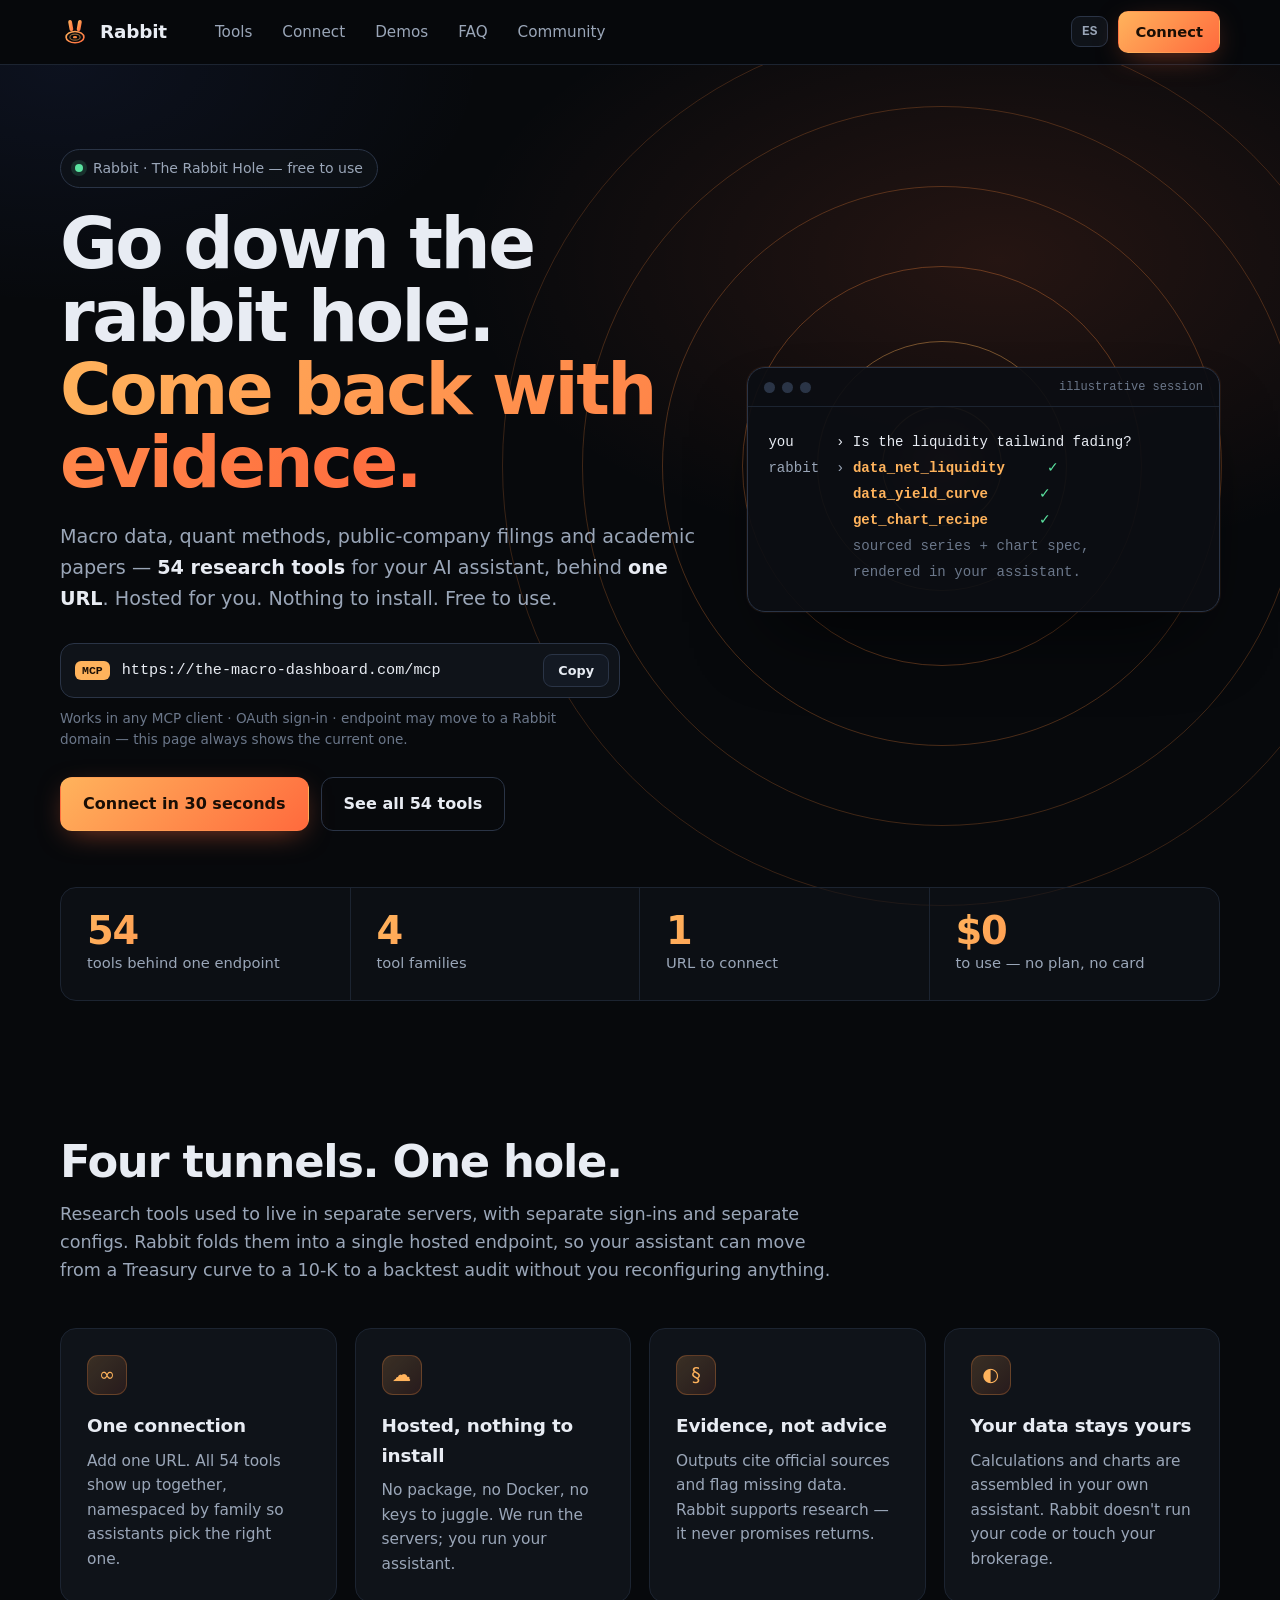
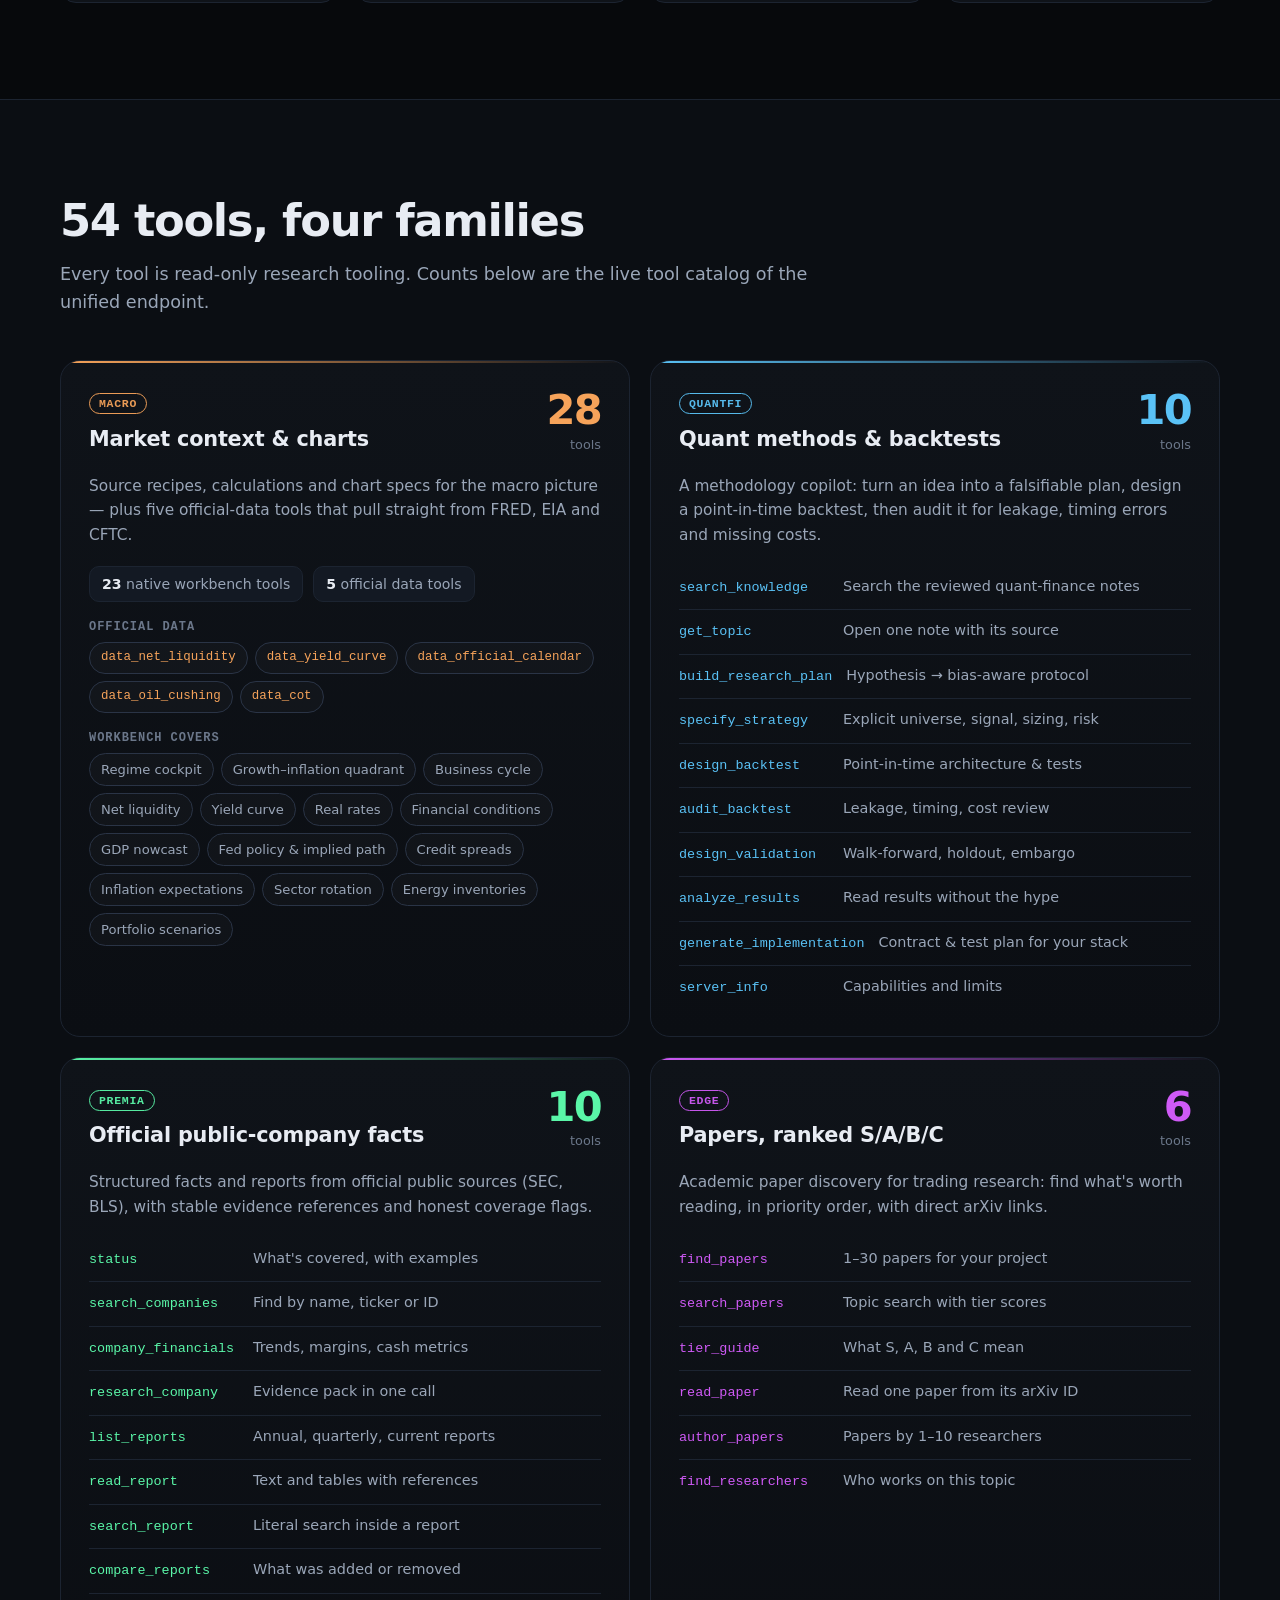
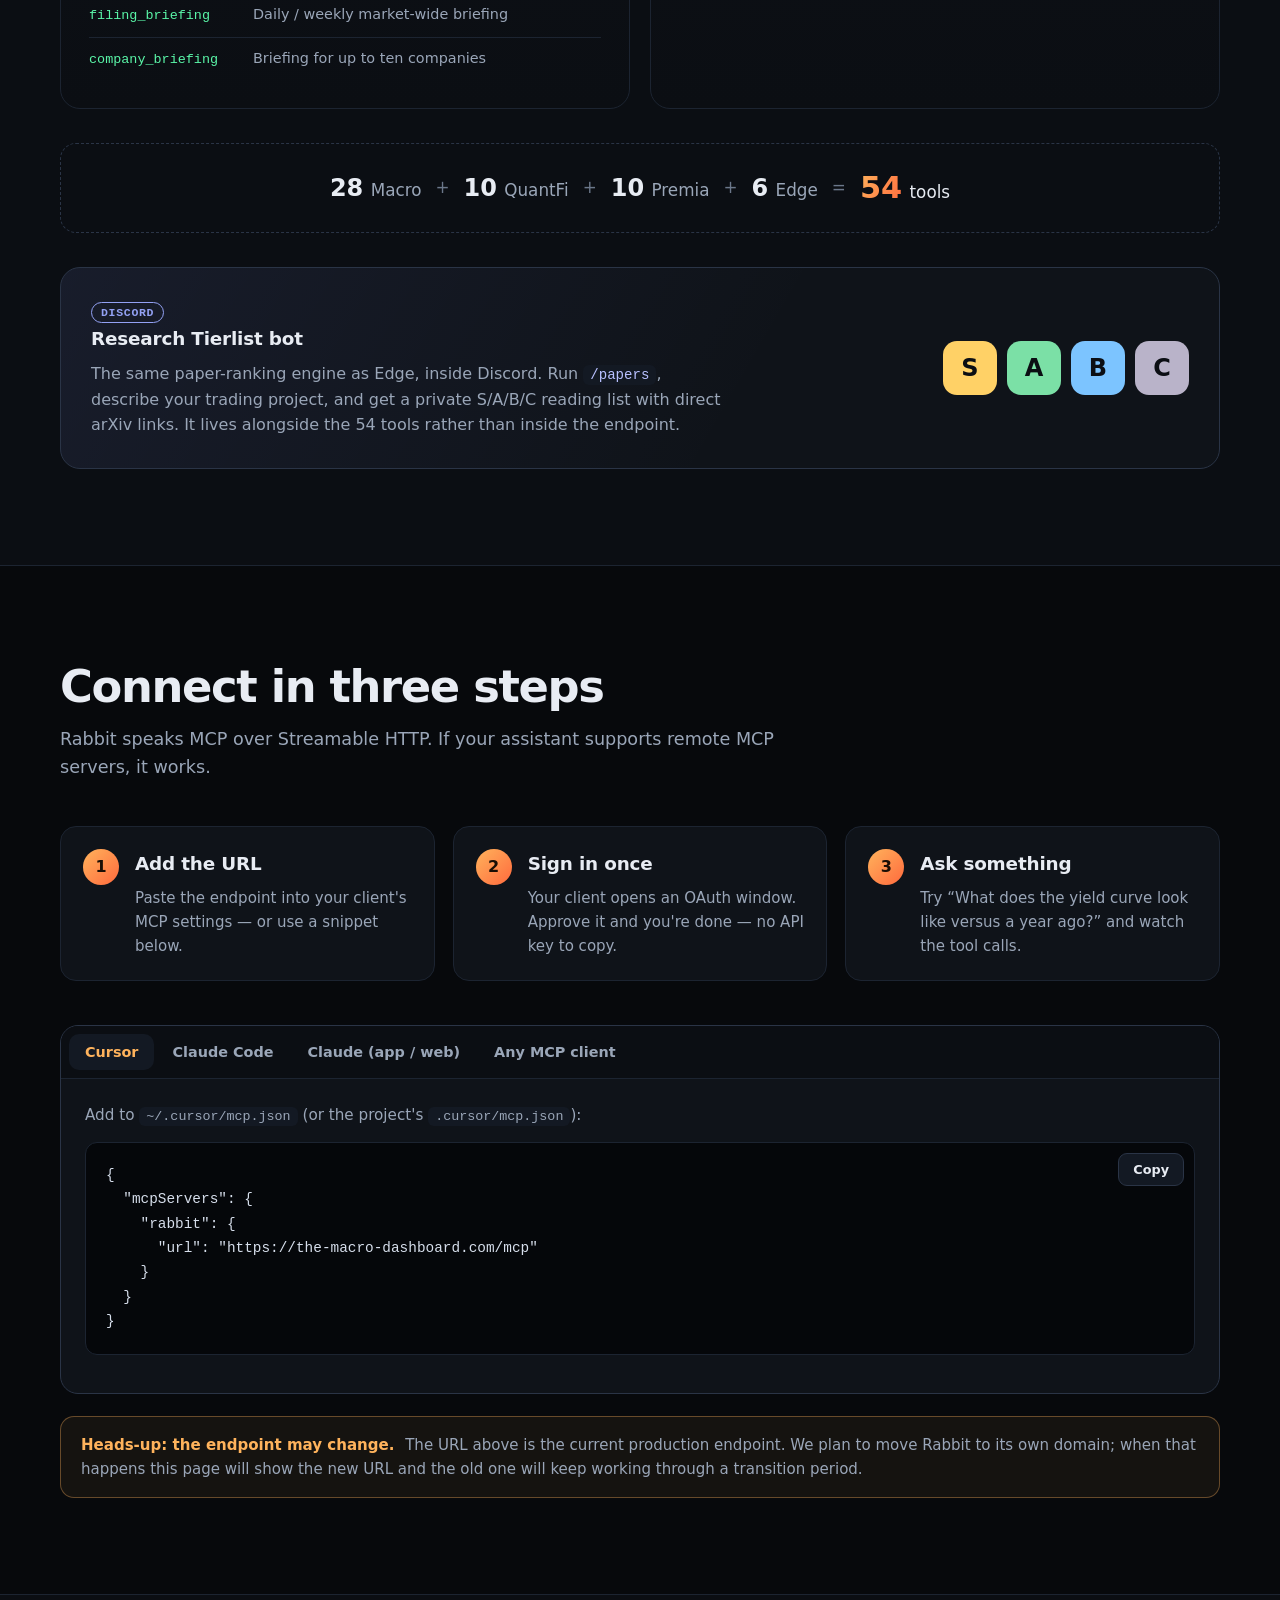
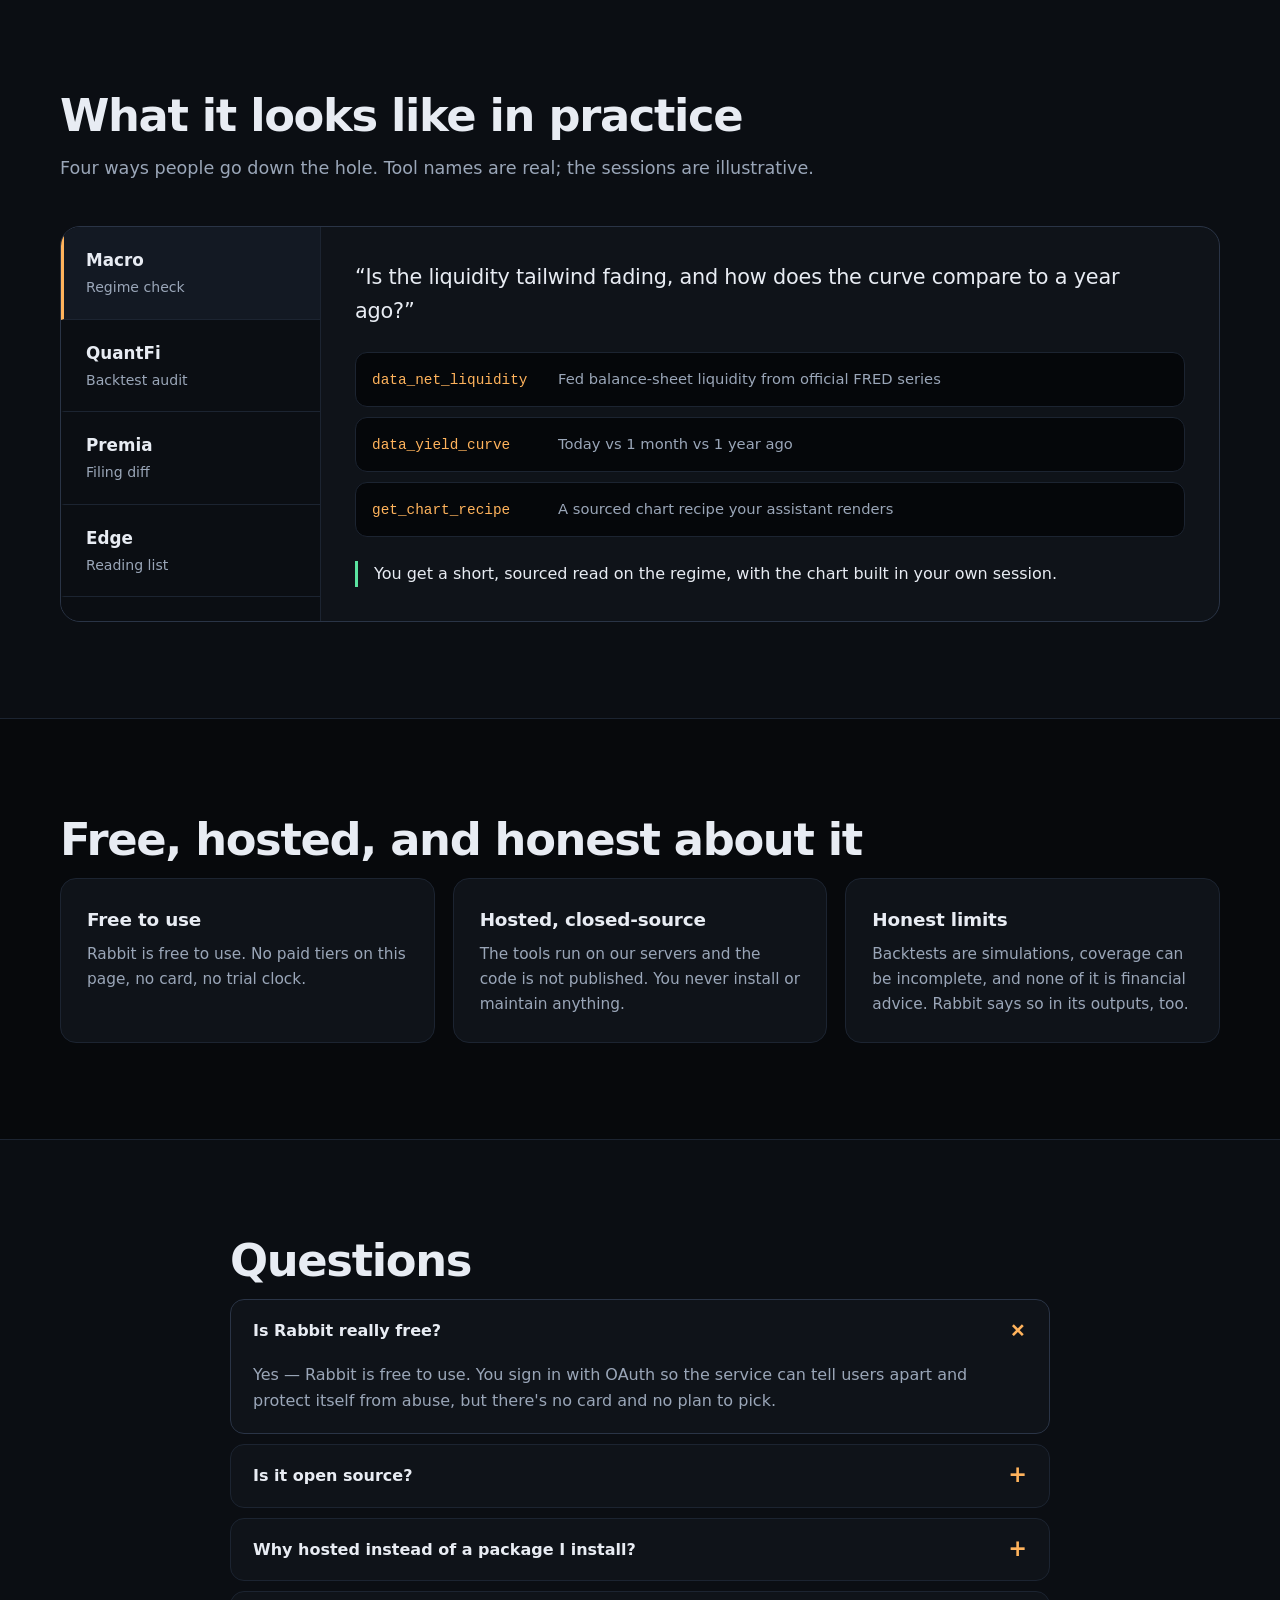
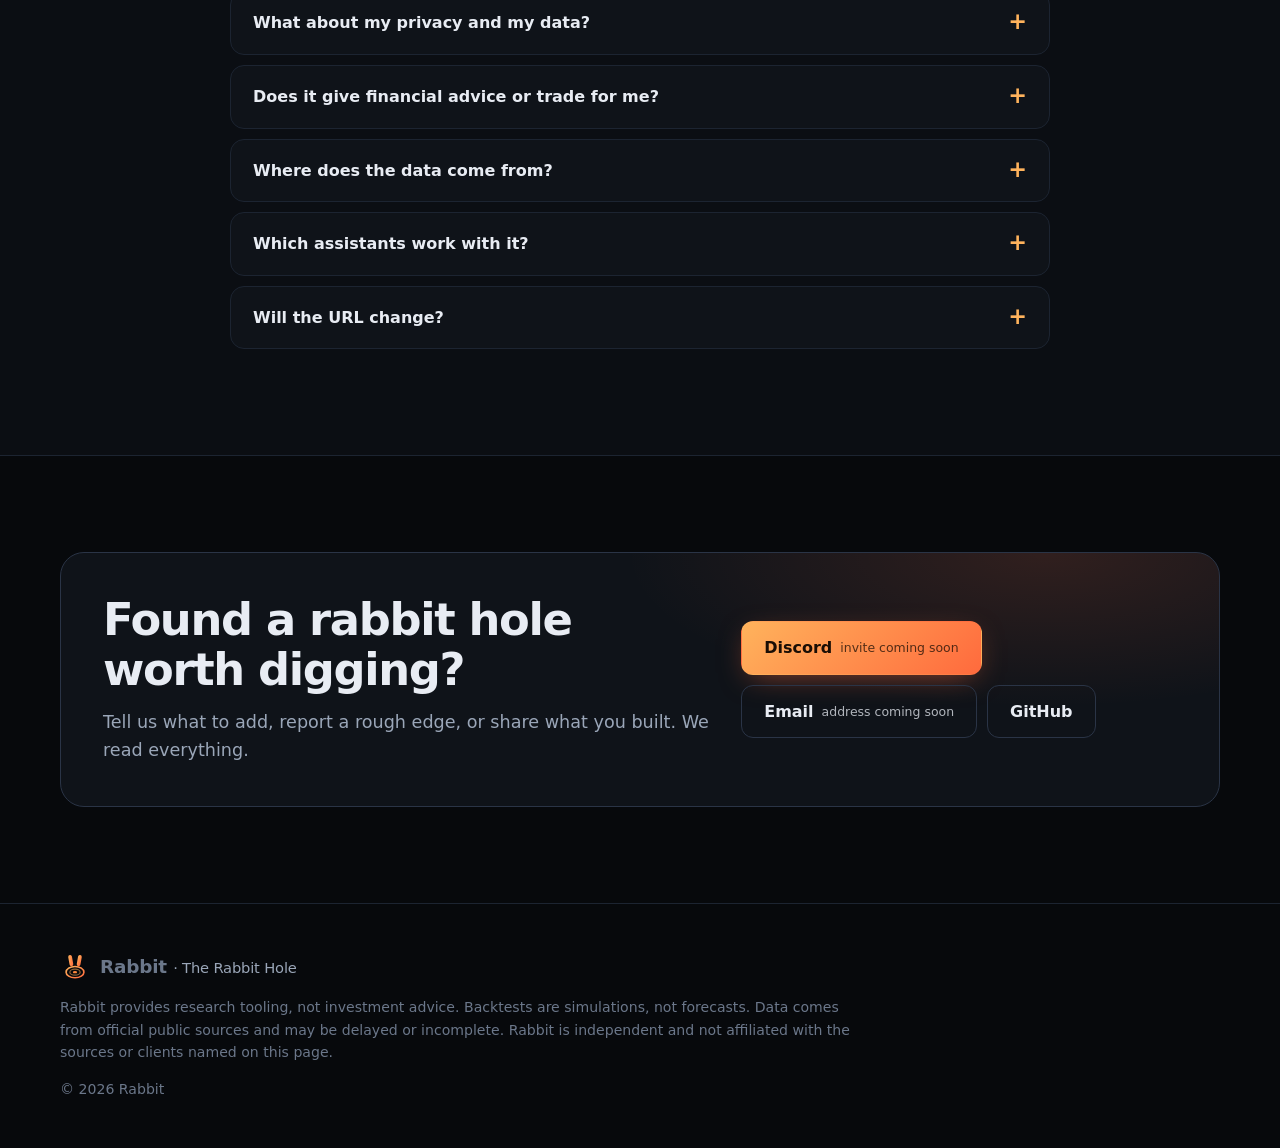
==== index.html @ e5136bd4 "Rabbit website" ====
<!doctype html>
<html lang="en">
<head>
<meta charset="utf-8">
<meta name="viewport" content="width=device-width, initial-scale=1">
<title>Rabbit — The Rabbit Hole · 54 free research tools for AI assistants</title>
<meta name="description" content="Rabbit (The Rabbit Hole) puts macro data, quant methods, public-company filings and academic papers behind one MCP URL. 54 tools. Free to use. Hosted — nothing to install.">
<meta name="theme-color" content="#07090c">
<meta property="og:title" content="Rabbit — The Rabbit Hole">
<meta property="og:description" content="54 research tools for AI assistants behind one MCP URL. Free to use. Hosted. Nothing to install.">
<meta property="og:type" content="website">
<meta name="twitter:card" content="summary">
<link rel="icon" href="assets/favicon.svg" type="image/svg+xml">
<link rel="stylesheet" href="assets/style.css">
</head>
<body>
<a class="skip" href="#main">Skip to content</a>

<header class="nav" id="top">
  <div class="wrap nav-in">
    <a class="brand" href="#top" aria-label="Rabbit — home">
      <svg class="mark" viewBox="0 0 64 64" aria-hidden="true"><use href="#rabbit-mark"/></svg>
      <span>Rabbit</span>
    </a>
    <nav class="links" aria-label="Primary">
      <a href="#tools" data-i18n="nav.tools">Tools</a>
      <a href="#connect" data-i18n="nav.connect">Connect</a>
      <a href="#demos" data-i18n="nav.demos">Demos</a>
      <a href="#faq" data-i18n="nav.faq">FAQ</a>
      <a href="#community" data-i18n="nav.community">Community</a>
    </nav>
    <div class="nav-right">
      <button class="lang" id="lang" type="button" aria-label="Switch language / Cambiar idioma">ES</button>
      <a class="btn btn-sm" href="#connect" data-i18n="nav.cta">Connect</a>
    </div>
  </div>
</header>

<main id="main">

<!-- HERO -->
<section class="hero">
  <div class="burrow" aria-hidden="true"><i></i><i></i><i></i><i></i><i></i><i></i></div>
  <div class="wrap hero-grid">
    <div class="hero-copy">
      <p class="eyebrow"><span class="dot"></span><span data-i18n="hero.eyebrow">Rabbit · The Rabbit Hole — free to use</span></p>
      <h1 data-i18n="hero.h1">Go down the rabbit hole.<br><em>Come back with evidence.</em></h1>
      <p class="lead" data-i18n="hero.lead">Macro data, quant methods, public-company filings and academic papers — <strong>54 research tools</strong> for your AI assistant, behind <strong>one URL</strong>. Hosted for you. Nothing to install. Free to use.</p>

      <div class="codebar" role="group" aria-label="MCP endpoint">
        <span class="codebar-label">MCP</span>
        <code id="endpoint">https://the-macro-dashboard.com/mcp</code>
        <button class="copy" type="button" data-copy="https://the-macro-dashboard.com/mcp" data-i18n="copy">Copy</button>
      </div>
      <p class="fine" data-i18n="hero.fine">Works in any MCP client · OAuth sign-in · endpoint may move to a Rabbit domain — this page always shows the current one.</p>

      <div class="cta-row">
        <a class="btn" href="#connect" data-i18n="hero.cta1">Connect in 30 seconds</a>
        <a class="btn btn-ghost" href="#tools" data-i18n="hero.cta2">See all 54 tools</a>
      </div>
    </div>

    <div class="hero-card" aria-label="Illustrative example of an assistant using Rabbit">
      <div class="term">
        <div class="term-bar"><span></span><span></span><span></span><b data-i18n="hero.term">illustrative session</b></div>
        <pre class="term-body" id="term"><span class="l you">you     › Is the liquidity tailwind fading?</span>
<span class="l">rabbit  › <b>data_net_liquidity</b>     <i class="ok">✓</i></span>
<span class="l">          <b>data_yield_curve</b>      <i class="ok">✓</i></span>
<span class="l">          <b>get_chart_recipe</b>      <i class="ok">✓</i></span>
<span class="l dim">          sourced series + chart spec,</span>
<span class="l dim">          rendered in your assistant.</span></pre>
      </div>
    </div>
  </div>

  <div class="wrap">
    <ul class="stats" aria-label="Rabbit at a glance">
      <li><b data-count="54">54</b><span data-i18n="stats.tools">tools behind one endpoint</span></li>
      <li><b data-count="4">4</b><span data-i18n="stats.fam">tool families</span></li>
      <li><b>1</b><span data-i18n="stats.url">URL to connect</span></li>
      <li><b>$0</b><span data-i18n="stats.free">to use — no plan, no card</span></li>
    </ul>
  </div>
</section>

<!-- WHY -->
<section class="section" id="why">
  <div class="wrap">
    <h2 data-i18n="why.h2">Four tunnels. One hole.</h2>
    <p class="sub" data-i18n="why.sub">Research tools used to live in separate servers, with separate sign-ins and separate configs. Rabbit folds them into a single hosted endpoint, so your assistant can move from a Treasury curve to a 10-K to a backtest audit without you reconfiguring anything.</p>
    <div class="grid g4">
      <article class="card reveal">
        <div class="ico">∞</div>
        <h3 data-i18n="why.c1h">One connection</h3>
        <p data-i18n="why.c1p">Add one URL. All 54 tools show up together, namespaced by family so assistants pick the right one.</p>
      </article>
      <article class="card reveal">
        <div class="ico">☁</div>
        <h3 data-i18n="why.c2h">Hosted, nothing to install</h3>
        <p data-i18n="why.c2p">No package, no Docker, no keys to juggle. We run the servers; you run your assistant.</p>
      </article>
      <article class="card reveal">
        <div class="ico">§</div>
        <h3 data-i18n="why.c3h">Evidence, not advice</h3>
        <p data-i18n="why.c3p">Outputs cite official sources and flag missing data. Rabbit supports research — it never promises returns.</p>
      </article>
      <article class="card reveal">
        <div class="ico">◐</div>
        <h3 data-i18n="why.c4h">Your data stays yours</h3>
        <p data-i18n="why.c4p">Calculations and charts are assembled in your own assistant. Rabbit doesn't run your code or touch your brokerage.</p>
      </article>
    </div>
  </div>
</section>

<!-- TOOLS -->
<section class="section alt" id="tools">
  <div class="wrap">
    <h2 data-i18n="tools.h2">54 tools, four families</h2>
    <p class="sub" data-i18n="tools.sub">Every tool is read-only research tooling. Counts below are the live tool catalog of the unified endpoint.</p>

    <div class="families">

      <article class="family reveal" style="--hue:28">
        <header>
          <div><span class="tag">Macro</span><h3 data-i18n="f.macro.h">Market context &amp; charts</h3></div>
          <div class="count"><b>28</b><span data-i18n="tools.word">tools</span></div>
        </header>
        <p data-i18n="f.macro.p">Source recipes, calculations and chart specs for the macro picture — plus five official-data tools that pull straight from FRED, EIA and CFTC.</p>
        <div class="split">
          <div><b>23</b> <span data-i18n="f.macro.native">native workbench tools</span></div>
          <div><b>5</b> <span data-i18n="f.macro.data">official data tools</span></div>
        </div>
        <h4 data-i18n="f.macro.data.h">Official data</h4>
        <ul class="chips mono">
          <li>data_net_liquidity</li><li>data_yield_curve</li><li>data_official_calendar</li><li>data_oil_cushing</li><li>data_cot</li>
        </ul>
        <h4 data-i18n="f.macro.cov">Workbench covers</h4>
        <ul class="chips">
          <li>Regime cockpit</li><li>Growth–inflation quadrant</li><li>Business cycle</li><li>Net liquidity</li><li>Yield curve</li><li>Real rates</li><li>Financial conditions</li><li>GDP nowcast</li><li>Fed policy &amp; implied path</li><li>Credit spreads</li><li>Inflation expectations</li><li>Sector rotation</li><li>Energy inventories</li><li>Portfolio scenarios</li>
        </ul>
      </article>

      <article class="family reveal" style="--hue:200">
        <header>
          <div><span class="tag">QuantFi</span><h3 data-i18n="f.qf.h">Quant methods &amp; backtests</h3></div>
          <div class="count"><b>10</b><span data-i18n="tools.word">tools</span></div>
        </header>
        <p data-i18n="f.qf.p">A methodology copilot: turn an idea into a falsifiable plan, design a point-in-time backtest, then audit it for leakage, timing errors and missing costs.</p>
        <ul class="toollist">
          <li><code>search_knowledge</code><span data-i18n="t.qf1">Search the reviewed quant-finance notes</span></li>
          <li><code>get_topic</code><span data-i18n="t.qf2">Open one note with its source</span></li>
          <li><code>build_research_plan</code><span data-i18n="t.qf3">Hypothesis → bias-aware protocol</span></li>
          <li><code>specify_strategy</code><span data-i18n="t.qf4">Explicit universe, signal, sizing, risk</span></li>
          <li><code>design_backtest</code><span data-i18n="t.qf5">Point-in-time architecture &amp; tests</span></li>
          <li><code>audit_backtest</code><span data-i18n="t.qf6">Leakage, timing, cost review</span></li>
          <li><code>design_validation</code><span data-i18n="t.qf7">Walk-forward, holdout, embargo</span></li>
          <li><code>analyze_results</code><span data-i18n="t.qf8">Read results without the hype</span></li>
          <li><code>generate_implementation</code><span data-i18n="t.qf9">Contract &amp; test plan for your stack</span></li>
          <li><code>server_info</code><span data-i18n="t.qf10">Capabilities and limits</span></li>
        </ul>
      </article>

      <article class="family reveal" style="--hue:150">
        <header>
          <div><span class="tag">Premia</span><h3 data-i18n="f.pr.h">Official public-company facts</h3></div>
          <div class="count"><b>10</b><span data-i18n="tools.word">tools</span></div>
        </header>
        <p data-i18n="f.pr.p">Structured facts and reports from official public sources (SEC, BLS), with stable evidence references and honest coverage flags.</p>
        <ul class="toollist">
          <li><code>status</code><span data-i18n="t.pr1">What's covered, with examples</span></li>
          <li><code>search_companies</code><span data-i18n="t.pr2">Find by name, ticker or ID</span></li>
          <li><code>company_financials</code><span data-i18n="t.pr3">Trends, margins, cash metrics</span></li>
          <li><code>research_company</code><span data-i18n="t.pr4">Evidence pack in one call</span></li>
          <li><code>list_reports</code><span data-i18n="t.pr5">Annual, quarterly, current reports</span></li>
          <li><code>read_report</code><span data-i18n="t.pr6">Text and tables with references</span></li>
          <li><code>search_report</code><span data-i18n="t.pr7">Literal search inside a report</span></li>
          <li><code>compare_reports</code><span data-i18n="t.pr8">What was added or removed</span></li>
          <li><code>filing_briefing</code><span data-i18n="t.pr9">Daily / weekly market-wide briefing</span></li>
          <li><code>company_briefing</code><span data-i18n="t.pr10">Briefing for up to ten companies</span></li>
        </ul>
      </article>

      <article class="family reveal" style="--hue:285">
        <header>
          <div><span class="tag">Edge</span><h3 data-i18n="f.ed.h">Papers, ranked S/A/B/C</h3></div>
          <div class="count"><b>6</b><span data-i18n="tools.word">tools</span></div>
        </header>
        <p data-i18n="f.ed.p">Academic paper discovery for trading research: find what's worth reading, in priority order, with direct arXiv links.</p>
        <ul class="toollist">
          <li><code>find_papers</code><span data-i18n="t.ed1">1–30 papers for your project</span></li>
          <li><code>search_papers</code><span data-i18n="t.ed2">Topic search with tier scores</span></li>
          <li><code>tier_guide</code><span data-i18n="t.ed3">What S, A, B and C mean</span></li>
          <li><code>read_paper</code><span data-i18n="t.ed4">Read one paper from its arXiv ID</span></li>
          <li><code>author_papers</code><span data-i18n="t.ed5">Papers by 1–10 researchers</span></li>
          <li><code>find_researchers</code><span data-i18n="t.ed6">Who works on this topic</span></li>
        </ul>
      </article>
    </div>

    <div class="sumrow reveal" aria-label="Tool count summary">
      <span><b>28</b> Macro</span><i>+</i><span><b>10</b> QuantFi</span><i>+</i><span><b>10</b> Premia</span><i>+</i><span><b>6</b> Edge</span><i>=</i><span class="total"><b>54</b> <em data-i18n="tools.word">tools</em></span>
    </div>

    <article class="discord reveal">
      <div>
        <span class="tag">Discord</span>
        <h3 data-i18n="dc.h">Research Tierlist bot</h3>
        <p data-i18n="dc.p">The same paper-ranking engine as Edge, inside Discord. Run <code>/papers</code>, describe your trading project, and get a private S/A/B/C reading list with direct arXiv links. It lives alongside the 54 tools rather than inside the endpoint.</p>
      </div>
      <div class="tiers" aria-label="S, A, B and C tiers"><b class="s">S</b><b class="a">A</b><b class="b">B</b><b class="c">C</b></div>
    </article>
  </div>
</section>

<!-- CONNECT -->
<section class="section" id="connect">
  <div class="wrap">
    <h2 data-i18n="con.h2">Connect in three steps</h2>
    <p class="sub" data-i18n="con.sub">Rabbit speaks MCP over Streamable HTTP. If your assistant supports remote MCP servers, it works.</p>

    <ol class="steps">
      <li class="reveal"><span class="n">1</span><div><h3 data-i18n="con.s1h">Add the URL</h3><p data-i18n="con.s1p">Paste the endpoint into your client's MCP settings — or use a snippet below.</p></div></li>
      <li class="reveal"><span class="n">2</span><div><h3 data-i18n="con.s2h">Sign in once</h3><p data-i18n="con.s2p">Your client opens an OAuth window. Approve it and you're done — no API key to copy.</p></div></li>
      <li class="reveal"><span class="n">3</span><div><h3 data-i18n="con.s3h">Ask something</h3><p data-i18n="con.s3p">Try “What does the yield curve look like versus a year ago?” and watch the tool calls.</p></div></li>
    </ol>

    <div class="tabs" data-tabs>
      <div class="tablist" role="tablist" aria-label="Client">
        <button role="tab" aria-selected="true" data-tab="cursor">Cursor</button>
        <button role="tab" aria-selected="false" data-tab="claude-code">Claude Code</button>
        <button role="tab" aria-selected="false" data-tab="claude-desktop">Claude (app / web)</button>
        <button role="tab" aria-selected="false" data-tab="generic" data-i18n="con.any">Any MCP client</button>
      </div>

      <div class="tabpanel" data-panel="cursor">
        <p class="hint"><span data-i18n="con.cursor">Add to</span> <code>~/.cursor/mcp.json</code> <span data-i18n="con.cursor2">(or the project's</span> <code>.cursor/mcp.json</code>):</p>
        <div class="code"><button class="copy" type="button" data-copy-target="#c-cursor" data-i18n="copy">Copy</button>
<pre id="c-cursor">{
  "mcpServers": {
    "rabbit": {
      "url": "https://the-macro-dashboard.com/mcp"
    }
  }
}</pre></div>
      </div>

      <div class="tabpanel" data-panel="claude-code" hidden>
        <p class="hint" data-i18n="con.cc">Run once in your terminal:</p>
        <div class="code"><button class="copy" type="button" data-copy-target="#c-cc" data-i18n="copy">Copy</button>
<pre id="c-cc">claude mcp add --transport http rabbit https://the-macro-dashboard.com/mcp</pre></div>
        <p class="hint" data-i18n="con.cc2">Then run <code>/mcp</code> inside Claude Code and choose “Authenticate” for rabbit.</p>
      </div>

      <div class="tabpanel" data-panel="claude-desktop" hidden>
        <p class="hint" data-i18n="con.cd">In Settings → Connectors, choose “Add custom connector”, then enter:</p>
        <div class="code"><button class="copy" type="button" data-copy-target="#c-cd" data-i18n="copy">Copy</button>
<pre id="c-cd">Name: Rabbit
URL:  https://the-macro-dashboard.com/mcp</pre></div>
        <p class="hint" data-i18n="con.cd2">Menu names vary by plan and version. Any client with remote-MCP support follows the same pattern.</p>
      </div>

      <div class="tabpanel" data-panel="generic" hidden>
        <p class="hint" data-i18n="con.gen">Point any Streamable-HTTP MCP client at the endpoint. To poke around first, use the MCP Inspector:</p>
        <div class="code"><button class="copy" type="button" data-copy-target="#c-gen" data-i18n="copy">Copy</button>
<pre id="c-gen">npx @modelcontextprotocol/inspector@latest
# transport: Streamable HTTP
# URL: https://the-macro-dashboard.com/mcp</pre></div>
      </div>
    </div>

    <div class="notice reveal">
      <b data-i18n="con.noteh">Heads-up: the endpoint may change.</b>
      <span data-i18n="con.note">The URL above is the current production endpoint. We plan to move Rabbit to its own domain; when that happens this page will show the new URL and the old one will keep working through a transition period.</span>
    </div>
  </div>
</section>

<!-- DEMOS -->
<section class="section alt" id="demos">
  <div class="wrap">
    <h2 data-i18n="demo.h2">What it looks like in practice</h2>
    <p class="sub" data-i18n="demo.sub">Four ways people go down the hole. Tool names are real; the sessions are illustrative.</p>

    <div class="demo" data-demo>
      <div class="demo-tabs" role="tablist" aria-label="Demos">
        <button role="tab" aria-selected="true" data-d="0"><b>Macro</b><span data-i18n="demo.t0">Regime check</span></button>
        <button role="tab" aria-selected="false" data-d="1"><b>QuantFi</b><span data-i18n="demo.t1">Backtest audit</span></button>
        <button role="tab" aria-selected="false" data-d="2"><b>Premia</b><span data-i18n="demo.t2">Filing diff</span></button>
        <button role="tab" aria-selected="false" data-d="3"><b>Edge</b><span data-i18n="demo.t3">Reading list</span></button>
      </div>

      <div class="demo-body">
        <div class="demo-pane" data-p="0">
          <p class="ask" data-i18n="demo.a0">“Is the liquidity tailwind fading, and how does the curve compare to a year ago?”</p>
          <ol class="calls">
            <li><code>data_net_liquidity</code><span data-i18n="demo.c00">Fed balance-sheet liquidity from official FRED series</span></li>
            <li><code>data_yield_curve</code><span data-i18n="demo.c01">Today vs 1 month vs 1 year ago</span></li>
            <li><code>get_chart_recipe</code><span data-i18n="demo.c02">A sourced chart recipe your assistant renders</span></li>
          </ol>
          <p class="out" data-i18n="demo.o0">You get a short, sourced read on the regime, with the chart built in your own session.</p>
        </div>
        <div class="demo-pane" data-p="1" hidden>
          <p class="ask" data-i18n="demo.a1">“Here's my momentum backtest. Is it lying to me?”</p>
          <ol class="calls">
            <li><code>audit_backtest</code><span data-i18n="demo.c10">Static review for look-ahead, leakage and timing errors</span></li>
            <li><code>design_validation</code><span data-i18n="demo.c11">Walk-forward, purging and embargo plan</span></li>
            <li><code>analyze_results</code><span data-i18n="demo.c12">Reads your numbers and lists the missing evidence</span></li>
          </ol>
          <p class="out" data-i18n="demo.o1">You get findings and evidence gaps — never a profitability promise.</p>
        </div>
        <div class="demo-pane" data-p="2" hidden>
          <p class="ask" data-i18n="demo.a2">“What changed between this company's last two annual reports?”</p>
          <ol class="calls">
            <li><code>search_companies</code><span data-i18n="demo.c20">Resolve the company</span></li>
            <li><code>list_reports</code><span data-i18n="demo.c21">Find the two filings</span></li>
            <li><code>compare_reports</code><span data-i18n="demo.c22">Additions and removals in business, results, outlook</span></li>
          </ol>
          <p class="out" data-i18n="demo.o2">You get a diff with evidence references back to the source filing.</p>
        </div>
        <div class="demo-pane" data-p="3" hidden>
          <p class="ask" data-i18n="demo.a3">“I'm building a pairs-trading strategy. What should I read first?”</p>
          <ol class="calls">
            <li><code>find_papers</code><span data-i18n="demo.c30">Ranks relevant papers into S/A/B/C tiers</span></li>
            <li><code>tier_guide</code><span data-i18n="demo.c31">Explains what each tier means — and its limits</span></li>
            <li><code>read_paper</code><span data-i18n="demo.c32">Reads the top pick from its arXiv ID</span></li>
          </ol>
          <p class="out" data-i18n="demo.o3">You get a prioritized reading list with direct links and a summary of the first paper.</p>
        </div>
      </div>
    </div>
  </div>
</section>

<!-- PRINCIPLES -->
<section class="section" id="principles">
  <div class="wrap">
    <h2 data-i18n="pr.h2">Free, hosted, and honest about it</h2>
    <div class="grid g3">
      <article class="card reveal"><h3 data-i18n="pr.c1h">Free to use</h3><p data-i18n="pr.c1p">Rabbit is free to use. No paid tiers on this page, no card, no trial clock.</p></article>
      <article class="card reveal"><h3 data-i18n="pr.c2h">Hosted, closed-source</h3><p data-i18n="pr.c2p">The tools run on our servers and the code is not published. You never install or maintain anything.</p></article>
      <article class="card reveal"><h3 data-i18n="pr.c3h">Honest limits</h3><p data-i18n="pr.c3p">Backtests are simulations, coverage can be incomplete, and none of it is financial advice. Rabbit says so in its outputs, too.</p></article>
    </div>
  </div>
</section>

<!-- FAQ -->
<section class="section alt" id="faq">
  <div class="wrap narrow">
    <h2 data-i18n="faq.h2">Questions</h2>

    <details class="reveal" open>
      <summary data-i18n="faq.q1">Is Rabbit really free?</summary>
      <p data-i18n="faq.a1">Yes — Rabbit is free to use. You sign in with OAuth so the service can tell users apart and protect itself from abuse, but there's no card and no plan to pick.</p>
    </details>
    <details class="reveal">
      <summary data-i18n="faq.q2">Is it open source?</summary>
      <p data-i18n="faq.a2">No. Rabbit is a free, hosted service and its code is closed. This website's repository contains only the static pages you're reading — no server code.</p>
    </details>
    <details class="reveal">
      <summary data-i18n="faq.q3">Why hosted instead of a package I install?</summary>
      <p data-i18n="faq.a3">Because the tools lean on live official data and curated knowledge that would be painful to run yourself. One URL means no dependencies, no updates to chase, and every client gets the same catalog.</p>
    </details>
    <details class="reveal">
      <summary data-i18n="faq.q4">What about my privacy and my data?</summary>
      <p data-i18n="faq.a4">Rabbit doesn't ask for brokerage credentials, doesn't place orders and doesn't execute your code. Charts and calculations are assembled in your own assistant. Like any hosted service it handles operational basics (who is signed in, which tool ran, how long it took). Don't paste secrets into prompts.</p>
    </details>
    <details class="reveal">
      <summary data-i18n="faq.q5">Does it give financial advice or trade for me?</summary>
      <p data-i18n="faq.a5">No. Rabbit is research tooling: it surfaces data, methods and evidence. Decisions — and risk — stay with you.</p>
    </details>
    <details class="reveal">
      <summary data-i18n="faq.q6">Where does the data come from?</summary>
      <p data-i18n="faq.a6">Official and primary sources: FRED, EIA and CFTC for macro series; SEC and BLS for public-company and labor facts; arXiv for papers. Attribution and coverage caveats are preserved in outputs.</p>
    </details>
    <details class="reveal">
      <summary data-i18n="faq.q7">Which assistants work with it?</summary>
      <p data-i18n="faq.a7">Anything that supports remote MCP over Streamable HTTP with OAuth — Cursor, Claude Code, Claude's app and web, and other MCP clients.</p>
    </details>
    <details class="reveal">
      <summary data-i18n="faq.q8">Will the URL change?</summary>
      <p data-i18n="faq.a8">Possibly. We intend to move to a dedicated Rabbit domain. This site will always list the current endpoint, and we'll keep the old one alive during the transition.</p>
    </details>
  </div>
</section>

<!-- COMMUNITY -->
<section class="section" id="community">
  <div class="wrap">
    <div class="community reveal">
      <div>
        <h2 data-i18n="com.h2">Found a rabbit hole worth digging?</h2>
        <p class="sub" data-i18n="com.sub">Tell us what to add, report a rough edge, or share what you built. We read everything.</p>
      </div>
      <div class="com-links">
        <a class="btn" href="#" aria-disabled="true" data-placeholder="discord">Discord <small data-i18n="com.soon">invite coming soon</small></a>
        <a class="btn btn-ghost" href="#" aria-disabled="true" data-placeholder="email">Email <small data-i18n="com.soon2">address coming soon</small></a>
        <a class="btn btn-ghost" href="https://github.com/nqmaikel" rel="noopener">GitHub</a>
      </div>
    </div>
  </div>
</section>

</main>

<footer class="footer">
  <div class="wrap foot-in">
    <div class="brand"><svg class="mark" viewBox="0 0 64 64" aria-hidden="true"><use href="#rabbit-mark"/></svg><span>Rabbit <small>· The Rabbit Hole</small></span></div>
    <p class="legal" data-i18n="foot.legal">Rabbit provides research tooling, not investment advice. Backtests are simulations, not forecasts. Data comes from official public sources and may be delayed or incomplete. Rabbit is independent and not affiliated with the sources or clients named on this page.</p>
    <p class="legal">© <span id="year">2026</span> Rabbit</p>
  </div>
</footer>

<svg width="0" height="0" style="position:absolute" aria-hidden="true">
  <defs>
    <linearGradient id="rg" x1="0" y1="0" x2="1" y2="1"><stop offset="0" stop-color="#ffb35c"/><stop offset="1" stop-color="#ff6a3d"/></linearGradient>
    <symbol id="rabbit-mark" viewBox="0 0 64 64">
      <rect x="21" y="6" width="8" height="24" rx="4" fill="url(#rg)" transform="rotate(-10 25 30)"/>
      <rect x="35" y="6" width="8" height="24" rx="4" fill="url(#rg)" transform="rotate(10 39 30)"/>
      <ellipse cx="32" cy="43" rx="19" ry="12" fill="none" stroke="url(#rg)" stroke-width="3.5"/>
      <ellipse cx="32" cy="43" rx="11" ry="6.5" fill="none" stroke="#ffb35c" stroke-opacity=".55" stroke-width="2.5"/>
      <ellipse cx="32" cy="43" rx="4.5" ry="2.5" fill="#ff8a3d"/>
    </symbol>
  </defs>
</svg>

<script src="assets/app.js"></script>
</body>
</html>
---- assets/style.css ----
:root{
  --bg:#07090c; --bg2:#0b0e13; --panel:#0f1319; --panel2:#131923; --line:#1c2431; --line2:#2a3446;
  --text:#e8ecf3; --mut:#9aa6b8; --dim:#6b778a;
  --a1:#ffb35c; --a2:#ff6a3d; --ok:#5be3a0;
  --r:16px; --mono:ui-monospace,SFMono-Regular,Menlo,Consolas,"Liberation Mono",monospace;
  --sans:ui-sans-serif,system-ui,-apple-system,"Segoe UI",Roboto,"Helvetica Neue",Arial,sans-serif;
}
*{box-sizing:border-box}
html{scroll-behavior:smooth;scroll-padding-top:76px}
body{margin:0;background:var(--bg);color:var(--text);font:16px/1.6 var(--sans);-webkit-font-smoothing:antialiased}
a{color:inherit;text-decoration:none}
code,pre{font-family:var(--mono)}
.wrap{width:min(1160px,100% - 40px);margin-inline:auto}
.narrow{width:min(820px,100% - 40px)}
.skip{position:absolute;left:-999px}.skip:focus{left:12px;top:12px;background:#fff;color:#000;padding:8px 12px;border-radius:8px;z-index:99}

/* nav */
.nav{position:sticky;top:0;z-index:50;background:rgba(7,9,12,.72);backdrop-filter:blur(14px);border-bottom:1px solid var(--line)}
.nav-in{display:flex;align-items:center;gap:24px;height:64px}
.brand{display:flex;align-items:center;gap:10px;font-weight:700;letter-spacing:-.01em;font-size:1.15rem}
.brand small{color:var(--mut);font-weight:500;font-size:.8em}
.mark{width:30px;height:30px}
.links{display:flex;gap:6px;margin-left:12px}
.links a{padding:8px 12px;border-radius:10px;color:var(--mut);font-size:.95rem;transition:.15s}
.links a:hover{color:var(--text);background:var(--panel)}
.nav-right{margin-left:auto;display:flex;gap:10px;align-items:center}
.lang{font:600 .8rem var(--mono);background:var(--panel);color:var(--mut);border:1px solid var(--line2);padding:7px 10px;border-radius:9px;cursor:pointer}
.lang:hover{color:var(--text);border-color:var(--a1)}

/* buttons */
.btn{display:inline-flex;align-items:center;gap:8px;padding:13px 22px;border-radius:12px;font-weight:600;background:linear-gradient(135deg,var(--a1),var(--a2));color:#1a0e05;border:1px solid transparent;cursor:pointer;transition:transform .15s,box-shadow .15s;box-shadow:0 8px 30px -10px rgba(255,106,61,.6)}
.btn:hover{transform:translateY(-2px);box-shadow:0 12px 34px -10px rgba(255,106,61,.8)}
.btn small{font-weight:500;opacity:.75;font-size:.78em}
.btn-sm{padding:8px 16px;font-size:.92rem;border-radius:10px}
.btn-ghost{background:transparent;color:var(--text);border-color:var(--line2);box-shadow:none}
.btn-ghost:hover{border-color:var(--a1);box-shadow:none}
.btn[aria-disabled=true]{cursor:not-allowed}

/* hero */
.hero{position:relative;overflow:hidden;padding:84px 0 40px;isolation:isolate}
.burrow{position:absolute;right:-8%;top:-4%;width:880px;height:880px;z-index:-1;pointer-events:none;opacity:.9}
.burrow i{position:absolute;inset:0;margin:auto;border-radius:50%;border:1px solid rgba(255,138,61,.22);animation:pulse 9s ease-in-out infinite}
.burrow i:nth-child(1){width:880px;height:880px;animation-delay:0s}
.burrow i:nth-child(2){width:720px;height:720px;animation-delay:-1.5s;border-color:rgba(255,138,61,.26)}
.burrow i:nth-child(3){width:560px;height:560px;animation-delay:-3s;border-color:rgba(255,138,61,.3)}
.burrow i:nth-child(4){width:400px;height:400px;animation-delay:-4.5s;border-color:rgba(255,138,61,.36)}
.burrow i:nth-child(5){width:250px;height:250px;animation-delay:-6s;border-color:rgba(255,179,92,.45)}
.burrow i:nth-child(6){width:120px;height:120px;animation-delay:-7.5s;border-color:rgba(255,179,92,.6);background:radial-gradient(circle,rgba(255,106,61,.28),transparent 70%)}
@keyframes pulse{0%,100%{transform:scale(1);opacity:1}50%{transform:scale(.94);opacity:.55}}
.hero::before{content:"";position:absolute;inset:0;z-index:-2;background:radial-gradient(900px 500px at 78% 20%,rgba(255,106,61,.12),transparent 60%),radial-gradient(700px 400px at 5% 0%,rgba(80,120,255,.08),transparent 60%)}
.hero-copy,.hero-card{min-width:0}
.hero-grid{display:grid;grid-template-columns:minmax(0,1.15fr) minmax(0,.85fr);gap:48px;align-items:center}
.eyebrow{display:inline-flex;align-items:center;gap:10px;margin:0 0 20px;padding:7px 14px;border:1px solid var(--line2);border-radius:99px;background:rgba(15,19,25,.7);color:var(--mut);font-size:.88rem}
.dot{width:8px;height:8px;border-radius:50%;background:var(--ok);box-shadow:0 0 0 4px rgba(91,227,160,.15)}
h1{font-size:clamp(2.4rem,5.6vw,4.4rem);line-height:1.04;letter-spacing:-.035em;margin:0 0 22px;font-weight:750}
h1 em{font-style:normal;background:linear-gradient(120deg,var(--a1),var(--a2));-webkit-background-clip:text;background-clip:text;color:transparent}
.lead{font-size:1.2rem;color:var(--mut);max-width:60ch;margin:0 0 28px}
.lead strong{color:var(--text);font-weight:600}
.codebar{display:flex;align-items:center;gap:12px;max-width:560px;padding:10px 10px 10px 14px;background:var(--panel);border:1px solid var(--line2);border-radius:14px}
.codebar-label{font:700 .72rem var(--mono);color:#1a0e05;background:var(--a1);padding:3px 7px;border-radius:6px}
.codebar code{flex:1;overflow-x:auto;white-space:nowrap;font-size:.95rem;color:var(--text);scrollbar-width:none}
.copy{font:600 .8rem var(--sans);background:var(--panel2);color:var(--text);border:1px solid var(--line2);padding:8px 14px;border-radius:9px;cursor:pointer;transition:.15s}
.copy:hover{border-color:var(--a1)}
.copy.done{background:var(--ok);color:#04230f;border-color:var(--ok)}
.fine{color:var(--dim);font-size:.85rem;margin:10px 0 26px;max-width:60ch}
.cta-row{display:flex;gap:12px;flex-wrap:wrap}

.term{background:rgba(11,14,19,.92);border:1px solid var(--line2);border-radius:18px;overflow:hidden;box-shadow:0 40px 80px -30px rgba(0,0,0,.8),0 0 0 1px rgba(255,138,61,.08)}
.term-bar{display:flex;align-items:center;gap:7px;padding:12px 16px;border-bottom:1px solid var(--line)}
.term-bar span{width:11px;height:11px;border-radius:50%;background:#2a3446}
.term-bar b{margin-left:auto;font:500 .75rem var(--mono);color:var(--dim)}
.term-body{white-space:normal;margin:0;padding:22px 20px 26px;font-size:.88rem;line-height:1.85;color:var(--mut);overflow-x:auto}
.term-body .l{white-space:pre;display:block;opacity:0;transform:translateY(4px);animation:line .5s forwards}
.term-body .l:nth-child(1){animation-delay:.3s}.term-body .l:nth-child(2){animation-delay:1s}.term-body .l:nth-child(3){animation-delay:1.5s}.term-body .l:nth-child(4){animation-delay:2s}.term-body .l:nth-child(5){animation-delay:2.7s}.term-body .l:nth-child(6){animation-delay:3s}
@keyframes line{to{opacity:1;transform:none}}
.term-body .you{color:var(--text)}.term-body b{color:var(--a1);font-weight:600}.term-body .ok{color:var(--ok);font-style:normal}.term-body .dim{color:var(--dim)}

.stats{list-style:none;margin:56px 0 0;padding:0;display:grid;grid-template-columns:repeat(4,1fr);border:1px solid var(--line);border-radius:var(--r);background:rgba(15,19,25,.6);overflow:hidden}
.stats li{padding:24px 26px;border-right:1px solid var(--line)}
.stats li:last-child{border:0}
.stats b{display:block;font-size:2.4rem;line-height:1;letter-spacing:-.03em;background:linear-gradient(120deg,var(--a1),var(--a2));-webkit-background-clip:text;background-clip:text;color:transparent}
.stats span{color:var(--mut);font-size:.92rem}

/* sections */
.section{padding:96px 0}
.section.alt{background:var(--bg2);border-block:1px solid var(--line)}
h2{font-size:clamp(1.9rem,3.6vw,2.8rem);letter-spacing:-.03em;line-height:1.1;margin:0 0 14px}
.sub{color:var(--mut);font-size:1.1rem;max-width:70ch;margin:0 0 44px}
h3{margin:0 0 8px;font-size:1.15rem;letter-spacing:-.01em}
.grid{display:grid;gap:18px}.g4{grid-template-columns:repeat(4,1fr)}.g3{grid-template-columns:repeat(3,1fr)}
.card{padding:26px;border:1px solid var(--line);border-radius:var(--r);background:var(--panel);transition:.2s}
.card:hover{border-color:var(--line2);transform:translateY(-3px)}
.card p{margin:0;color:var(--mut);font-size:.96rem}
.ico{width:40px;height:40px;display:grid;place-items:center;border-radius:11px;background:linear-gradient(135deg,rgba(255,179,92,.18),rgba(255,106,61,.1));color:var(--a1);font-size:1.2rem;margin-bottom:16px;border:1px solid rgba(255,138,61,.25)}

/* families */
.families{display:grid;grid-template-columns:1fr 1fr;gap:20px}
.family{--c:hsl(var(--hue) 90% 66%);padding:28px;border:1px solid var(--line);border-radius:20px;background:linear-gradient(180deg,var(--panel),var(--bg2));position:relative;overflow:hidden}
.family::before{content:"";position:absolute;inset:0 0 auto 0;height:2px;background:linear-gradient(90deg,var(--c),transparent)}
.family header{display:flex;justify-content:space-between;align-items:flex-start;gap:16px;margin-bottom:10px}
.family h3{font-size:1.3rem;margin-top:8px}
.tag{display:inline-block;font:700 .72rem var(--mono);letter-spacing:.06em;text-transform:uppercase;color:var(--c,var(--a1));padding:3px 9px;border:1px solid currentColor;border-radius:99px;opacity:.95}
.discord .tag{color:#9aa9ff}
.count{text-align:right}.count b{display:block;font-size:2.6rem;line-height:1;letter-spacing:-.04em;color:var(--c)}.count span{font-size:.8rem;color:var(--dim)}
.family>p{color:var(--mut);margin:0 0 18px;font-size:.96rem}
.split{display:flex;gap:10px;margin-bottom:6px;flex-wrap:wrap}
.split div{padding:6px 12px;border-radius:10px;background:var(--panel2);border:1px solid var(--line);font-size:.88rem;color:var(--mut)}.split b{color:var(--text)}
.family h4{margin:18px 0 8px;font:600 .75rem var(--mono);color:var(--dim);text-transform:uppercase;letter-spacing:.08em}
.chips{list-style:none;margin:0;padding:0;display:flex;flex-wrap:wrap;gap:7px}
.chips li{padding:5px 11px;font-size:.82rem;border-radius:99px;border:1px solid var(--line2);color:var(--mut);background:rgba(255,255,255,.02)}
.chips.mono li{font-family:var(--mono);font-size:.78rem;color:var(--c)}
.toollist{list-style:none;margin:0;padding:0;display:grid;gap:2px}
.toollist li{display:grid;grid-template-columns:minmax(150px,auto) 1fr;gap:14px;padding:9px 0;border-top:1px solid var(--line);font-size:.9rem;align-items:baseline}
.toollist li:first-child{border-top:0}
.toollist code{color:var(--c);font-size:.84rem}
.toollist span{color:var(--mut)}
.sumrow{display:flex;flex-wrap:wrap;gap:14px;align-items:center;justify-content:center;margin:34px 0;padding:20px;border:1px dashed var(--line2);border-radius:var(--r);color:var(--mut);font-size:1.05rem}
.sumrow b{color:var(--text);font-size:1.5rem;margin-right:2px}.sumrow i{font-style:normal;color:var(--dim)}
.sumrow .total b{background:linear-gradient(120deg,var(--a1),var(--a2));-webkit-background-clip:text;background-clip:text;color:transparent;font-size:1.9rem}
.sumrow em{font-style:normal;color:var(--text)}
.discord{display:flex;gap:28px;justify-content:space-between;align-items:center;padding:30px;border:1px solid var(--line2);border-radius:20px;background:linear-gradient(120deg,rgba(130,140,255,.08),transparent 60%),var(--panel)}
.discord p{margin:8px 0 0;color:var(--mut);max-width:62ch}
.discord code{color:#b8c0ff}
.tiers{display:flex;gap:10px}
.tiers b{width:54px;height:54px;display:grid;place-items:center;border-radius:14px;font-size:1.5rem;color:#0b0e13}
.tiers .s{background:#ffd166}.tiers .a{background:#7be0a6}.tiers .b{background:#7cc4ff}.tiers .c{background:#b9b3c9}

/* connect */
.steps{list-style:none;margin:0 0 44px;padding:0;display:grid;grid-template-columns:repeat(3,1fr);gap:18px}
.steps li{display:flex;gap:16px;padding:22px;border:1px solid var(--line);border-radius:var(--r);background:var(--panel)}
.steps .n{flex:none;width:36px;height:36px;border-radius:50%;display:grid;place-items:center;font-weight:700;background:linear-gradient(135deg,var(--a1),var(--a2));color:#1a0e05}
.steps p{margin:0;color:var(--mut);font-size:.94rem}
.tabs{border:1px solid var(--line2);border-radius:18px;background:var(--panel);overflow:hidden}
.tablist{display:flex;gap:2px;padding:8px;border-bottom:1px solid var(--line);background:var(--bg2);overflow-x:auto}
.tablist button{font:600 .9rem var(--sans);color:var(--mut);background:none;border:0;padding:10px 16px;border-radius:10px;cursor:pointer;white-space:nowrap}
.tablist button:hover{color:var(--text)}
.tablist button[aria-selected=true]{background:var(--panel2);color:var(--a1)}
.tabpanel{padding:24px}
.hint{color:var(--mut);margin:0 0 14px;font-size:.95rem}
.hint code,.faq code,.discord code{background:var(--panel2);padding:2px 7px;border-radius:6px;font-size:.88em}
.code{position:relative;background:#05070a;border:1px solid var(--line);border-radius:12px;margin-bottom:14px}
.code pre{margin:0;padding:20px 100px 20px 20px;overflow-x:auto;font-size:.9rem;line-height:1.7;color:#d6deeb}
.code .copy{position:absolute;right:10px;top:10px}
.notice{margin-top:22px;padding:16px 20px;border-radius:14px;border:1px solid rgba(255,179,92,.35);background:rgba(255,179,92,.06);color:var(--mut);font-size:.94rem}
.notice b{color:var(--a1);margin-right:6px}

/* demos */
.demo{display:grid;grid-template-columns:260px 1fr;border:1px solid var(--line2);border-radius:20px;overflow:hidden;background:var(--panel)}
.demo-tabs{display:flex;flex-direction:column;background:var(--bg2);border-right:1px solid var(--line)}
.demo-tabs button{text-align:left;padding:20px 22px;background:none;border:0;border-bottom:1px solid var(--line);color:var(--mut);cursor:pointer;font:inherit;display:flex;flex-direction:column;gap:2px;border-left:3px solid transparent}
.demo-tabs button b{color:var(--text);font-size:1.05rem}
.demo-tabs button span{font-size:.88rem}
.demo-tabs button:hover{background:var(--panel)}
.demo-tabs button[aria-selected=true]{background:var(--panel2);border-left-color:var(--a1)}
.demo-body{padding:34px}
.ask{font-size:1.3rem;letter-spacing:-.01em;margin:0 0 24px;color:var(--text)}
.calls{list-style:none;margin:0 0 24px;padding:0;display:grid;gap:10px}
.calls li{display:grid;grid-template-columns:minmax(170px,auto) 1fr;gap:16px;align-items:baseline;padding:14px 16px;border-radius:12px;background:#05070a;border:1px solid var(--line);opacity:0;transform:translateY(6px);animation:line .5s forwards}
.calls li:nth-child(1){animation-delay:.1s}.calls li:nth-child(2){animation-delay:.45s}.calls li:nth-child(3){animation-delay:.8s}
.calls code{color:var(--a1);font-size:.9rem}.calls li span{color:var(--mut);font-size:.92rem}
.out{margin:0;padding-left:16px;border-left:3px solid var(--ok);color:var(--text)}

/* faq */
details{border:1px solid var(--line);border-radius:14px;background:var(--panel);margin-bottom:10px;transition:.2s}
details[open]{border-color:var(--line2)}
summary{cursor:pointer;padding:18px 22px;font-weight:600;list-style:none;display:flex;justify-content:space-between;gap:14px}
summary::-webkit-details-marker{display:none}
summary::after{content:"+";color:var(--a1);font-size:1.4rem;line-height:1;transition:.2s}
details[open] summary::after{transform:rotate(45deg)}
details p{margin:0;padding:0 22px 20px;color:var(--mut)}

/* community */
.community{display:flex;justify-content:space-between;gap:30px;align-items:center;padding:42px;border-radius:24px;border:1px solid var(--line2);background:radial-gradient(600px 220px at 85% 0%,rgba(255,106,61,.14),transparent 70%),var(--panel)}
.community .sub{margin:0}
.com-links{display:flex;gap:10px;flex-wrap:wrap}

.footer{padding:48px 0;border-top:1px solid var(--line);color:var(--dim);font-size:.88rem}
.foot-in{display:grid;gap:14px}
.legal{margin:0;max-width:90ch}

/* reveal */
.reveal{opacity:0;transform:translateY(16px);transition:opacity .6s,transform .6s}
.reveal.in{opacity:1;transform:none}
.no-js .reveal{opacity:1;transform:none}

@media (max-width:980px){
  .hero-grid{grid-template-columns:minmax(0,1fr)}.burrow{right:-40%;opacity:.6}
  .g4{grid-template-columns:1fr 1fr}.g3{grid-template-columns:1fr}.families{grid-template-columns:1fr}
  .steps{grid-template-columns:1fr}.demo{grid-template-columns:1fr}.demo-tabs{flex-direction:row;overflow-x:auto;border-right:0;border-bottom:1px solid var(--line)}
  .demo-tabs button{border-bottom:0;border-left:0;border-bottom:3px solid transparent;min-width:150px}.demo-tabs button[aria-selected=true]{border-bottom-color:var(--a1)}
  .links{display:none}.community,.discord{flex-direction:column;align-items:flex-start}
  .stats{grid-template-columns:1fr 1fr}.stats li:nth-child(2){border-right:0}.stats li:nth-child(-n+2){border-bottom:1px solid var(--line)}
}
@media (max-width:560px){
  .hero{padding-top:48px}.g4{grid-template-columns:1fr}.toollist li,.calls li{grid-template-columns:1fr;gap:2px}
  .demo-body{padding:22px}.community{padding:26px}.codebar{flex-wrap:wrap}.section{padding:64px 0}
}
@media (prefers-reduced-motion:reduce){*{animation:none!important;transition:none!important}.reveal,.term-body .l,.calls li{opacity:1;transform:none}}
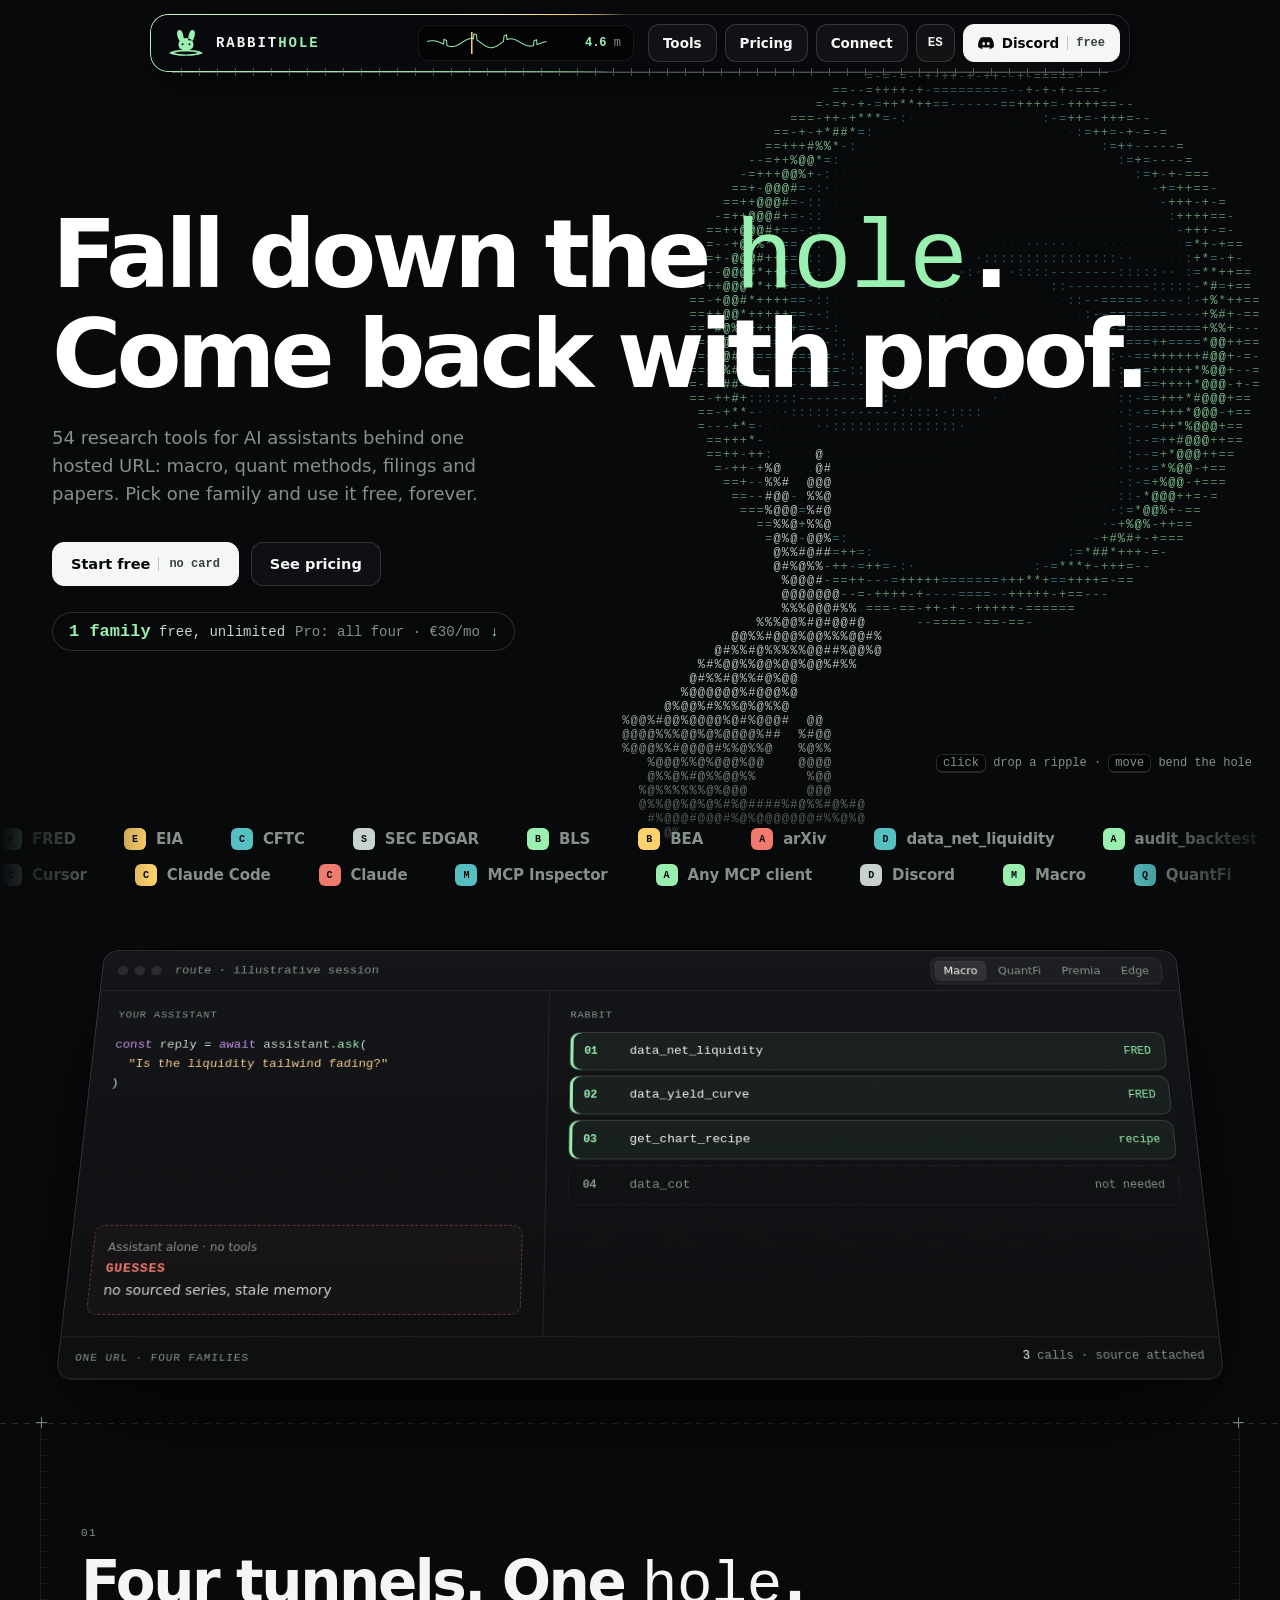
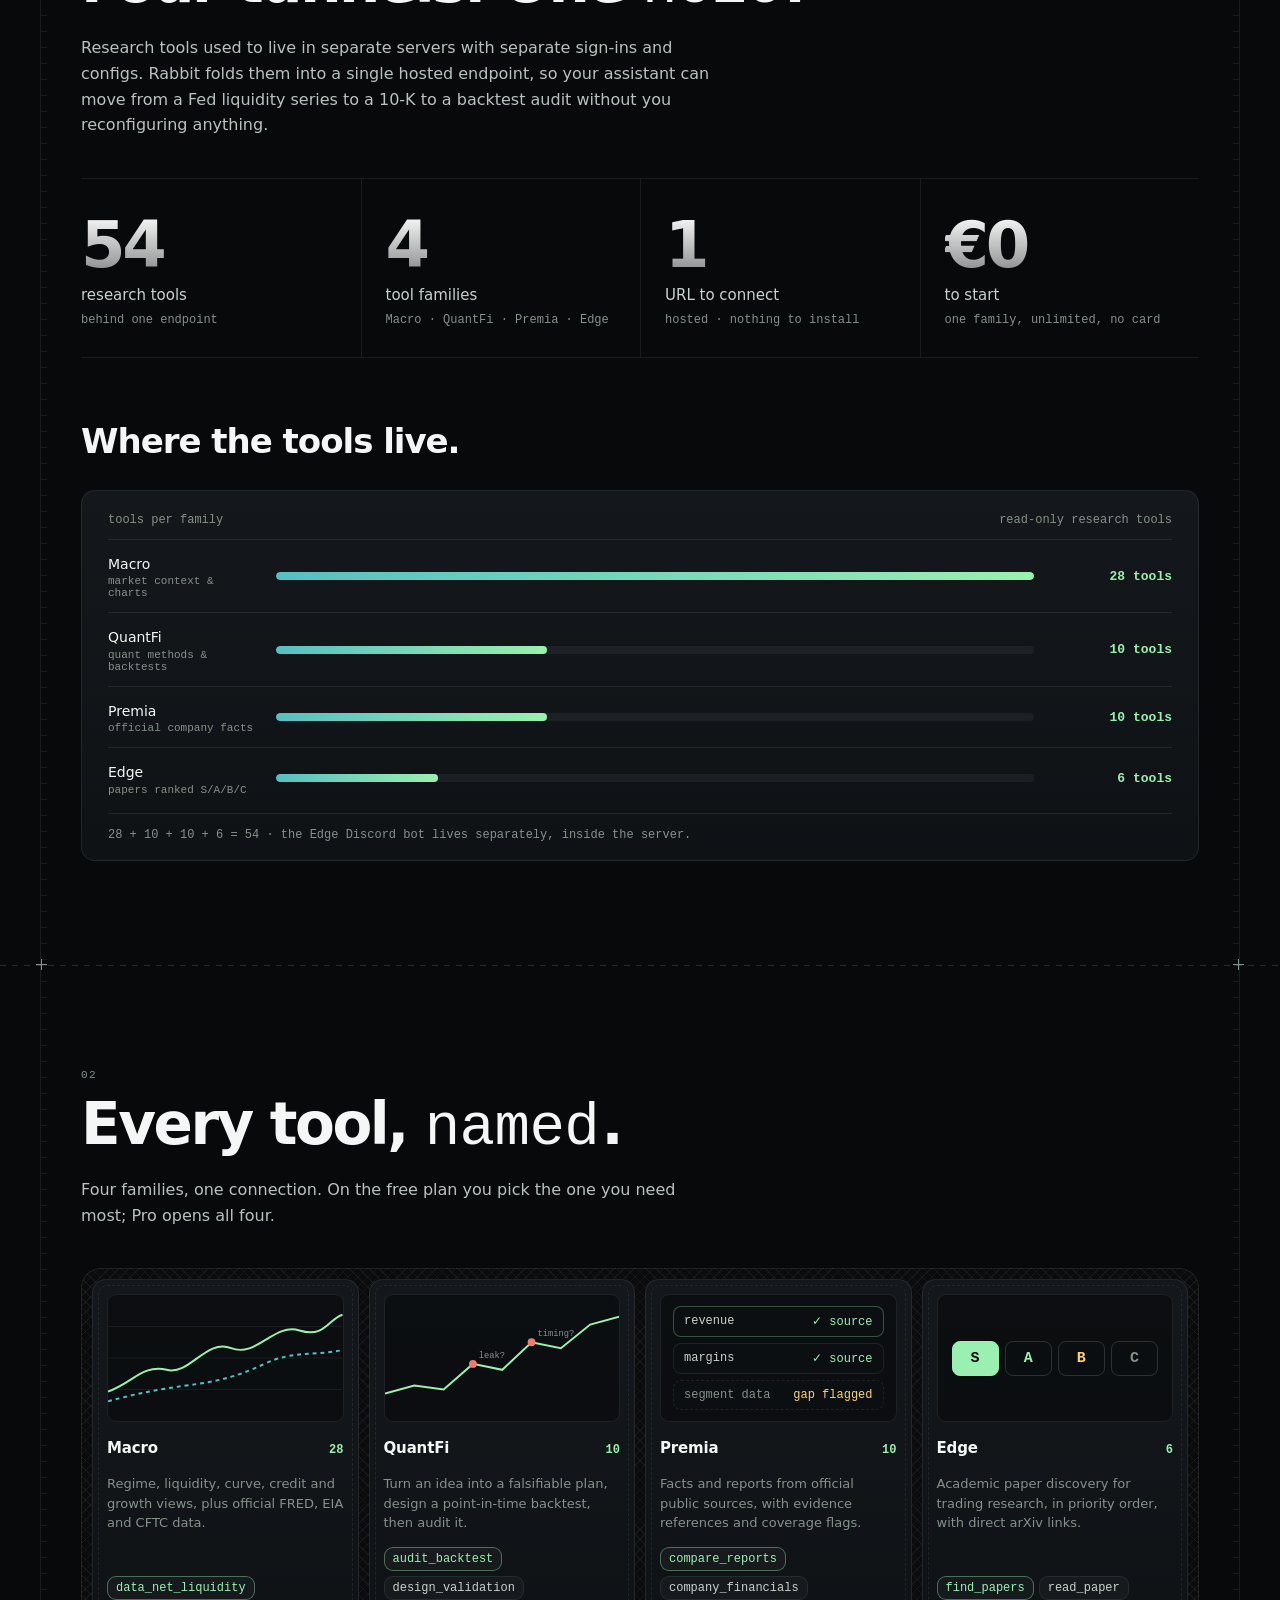
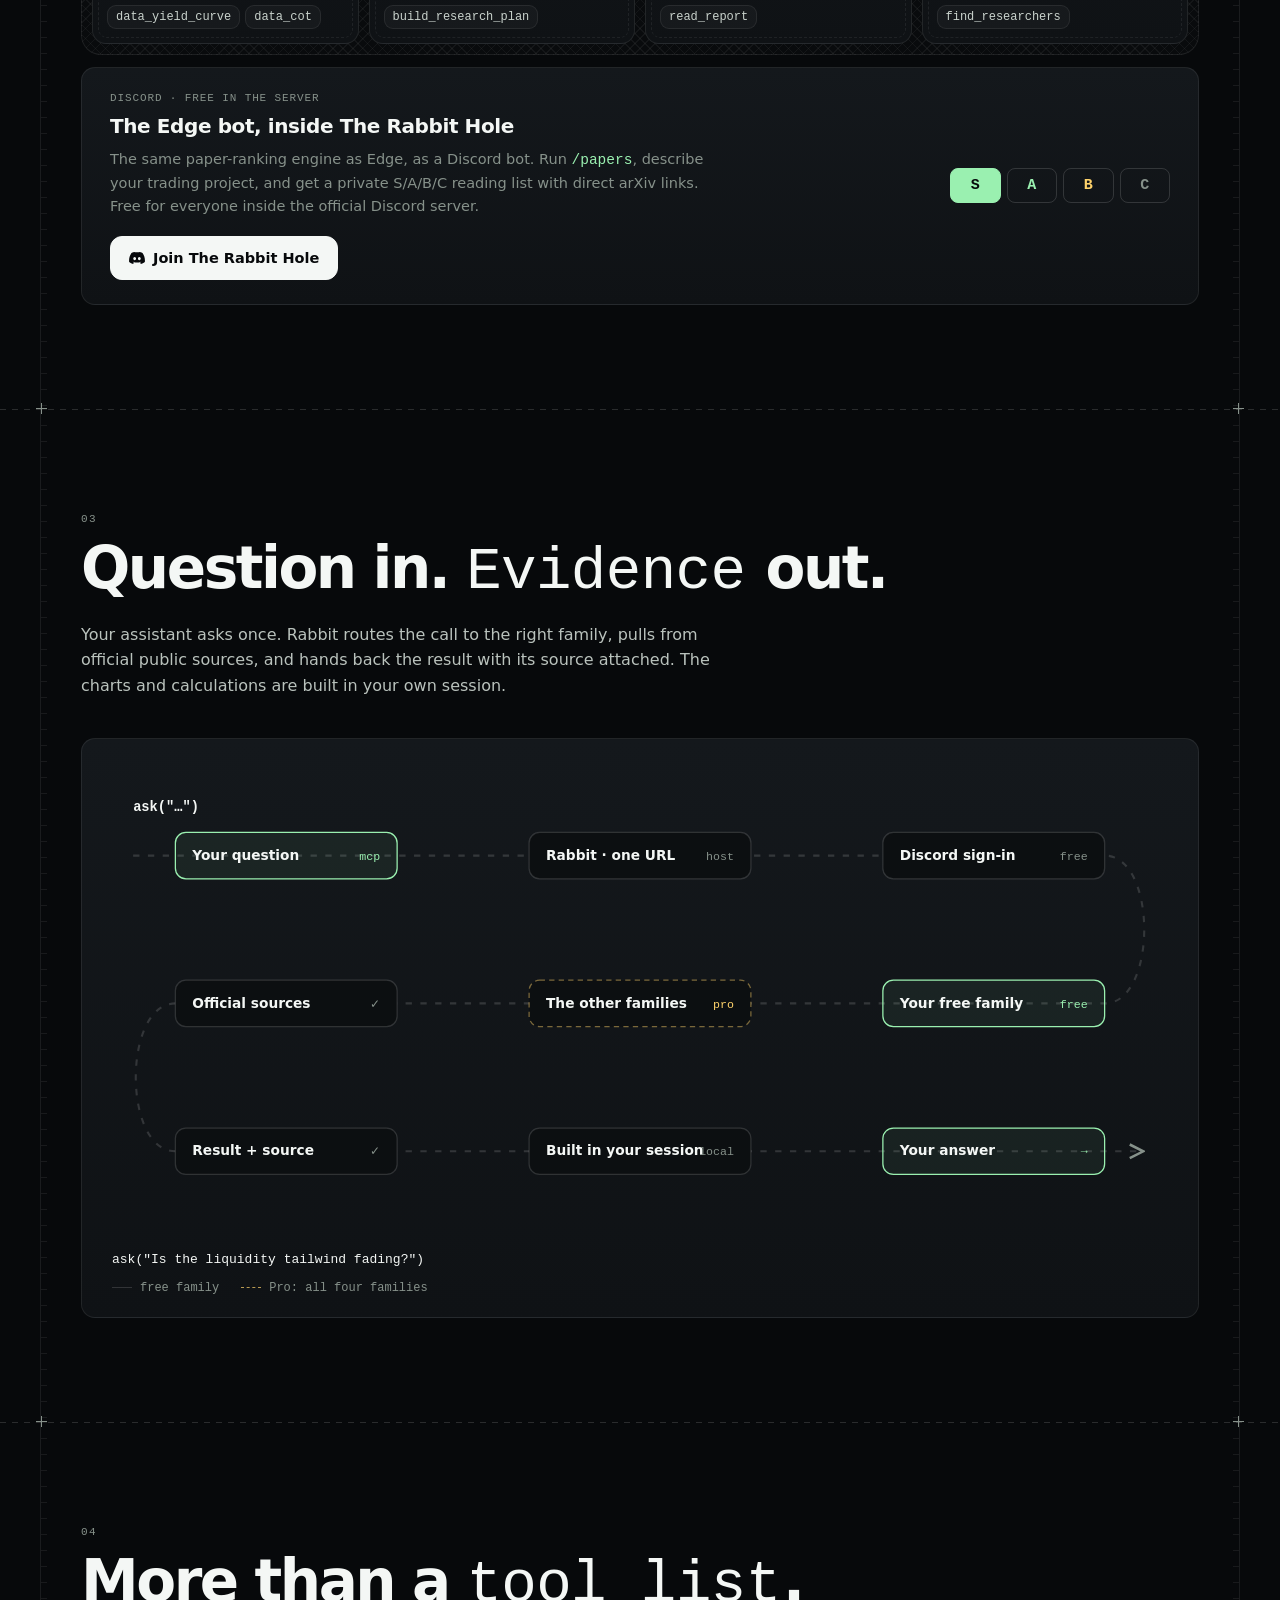
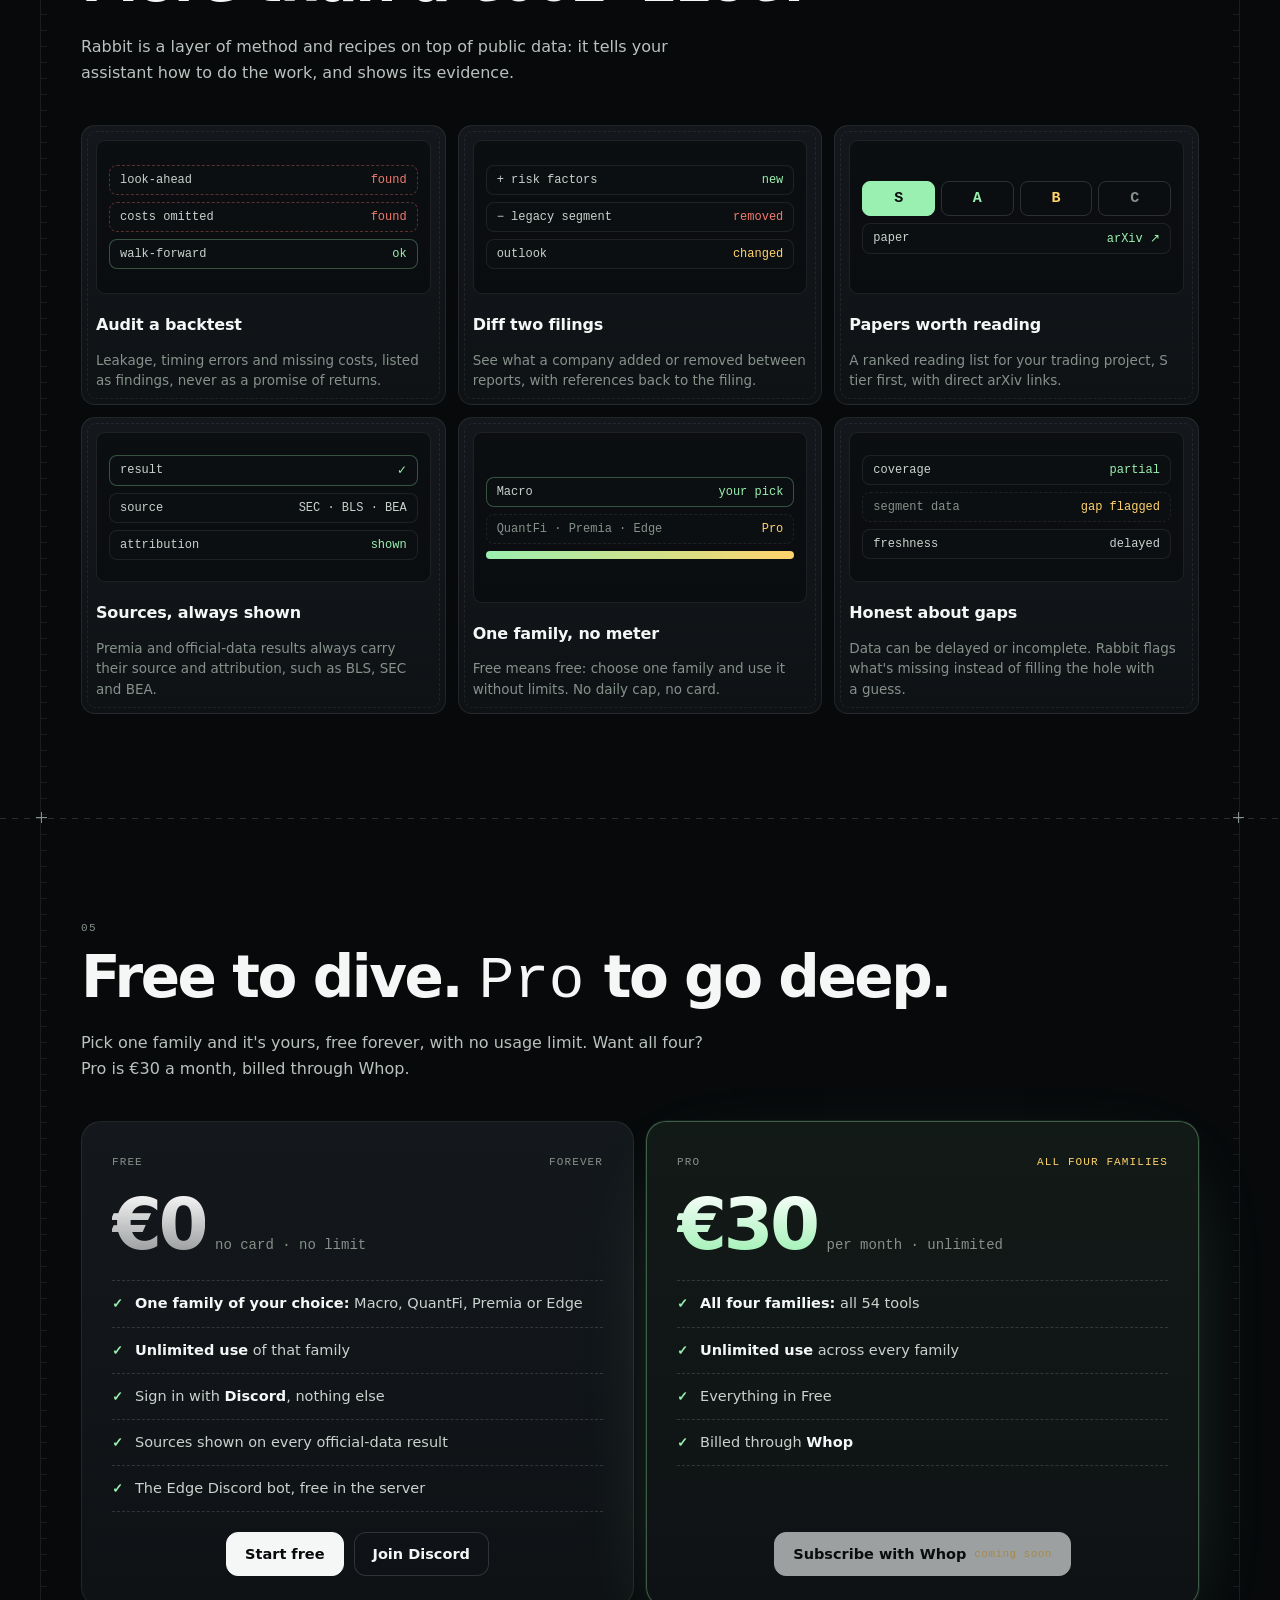
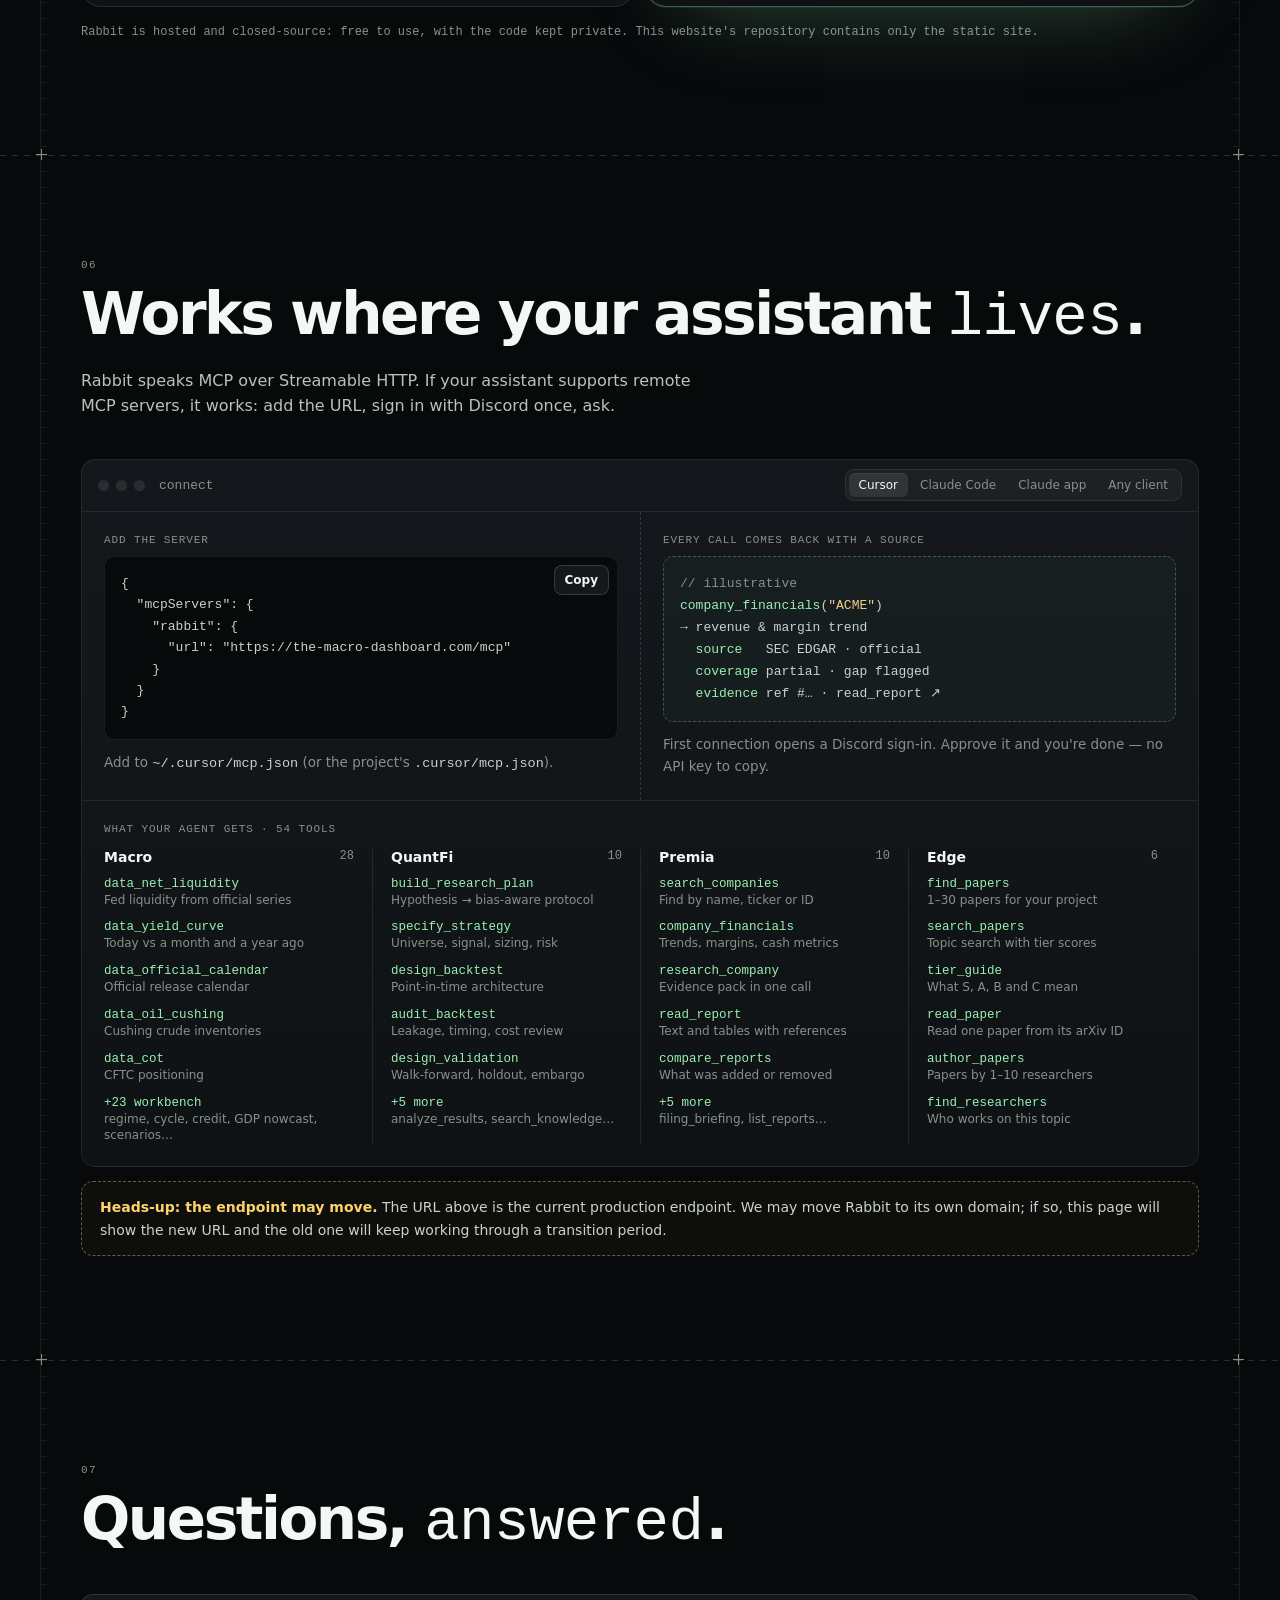
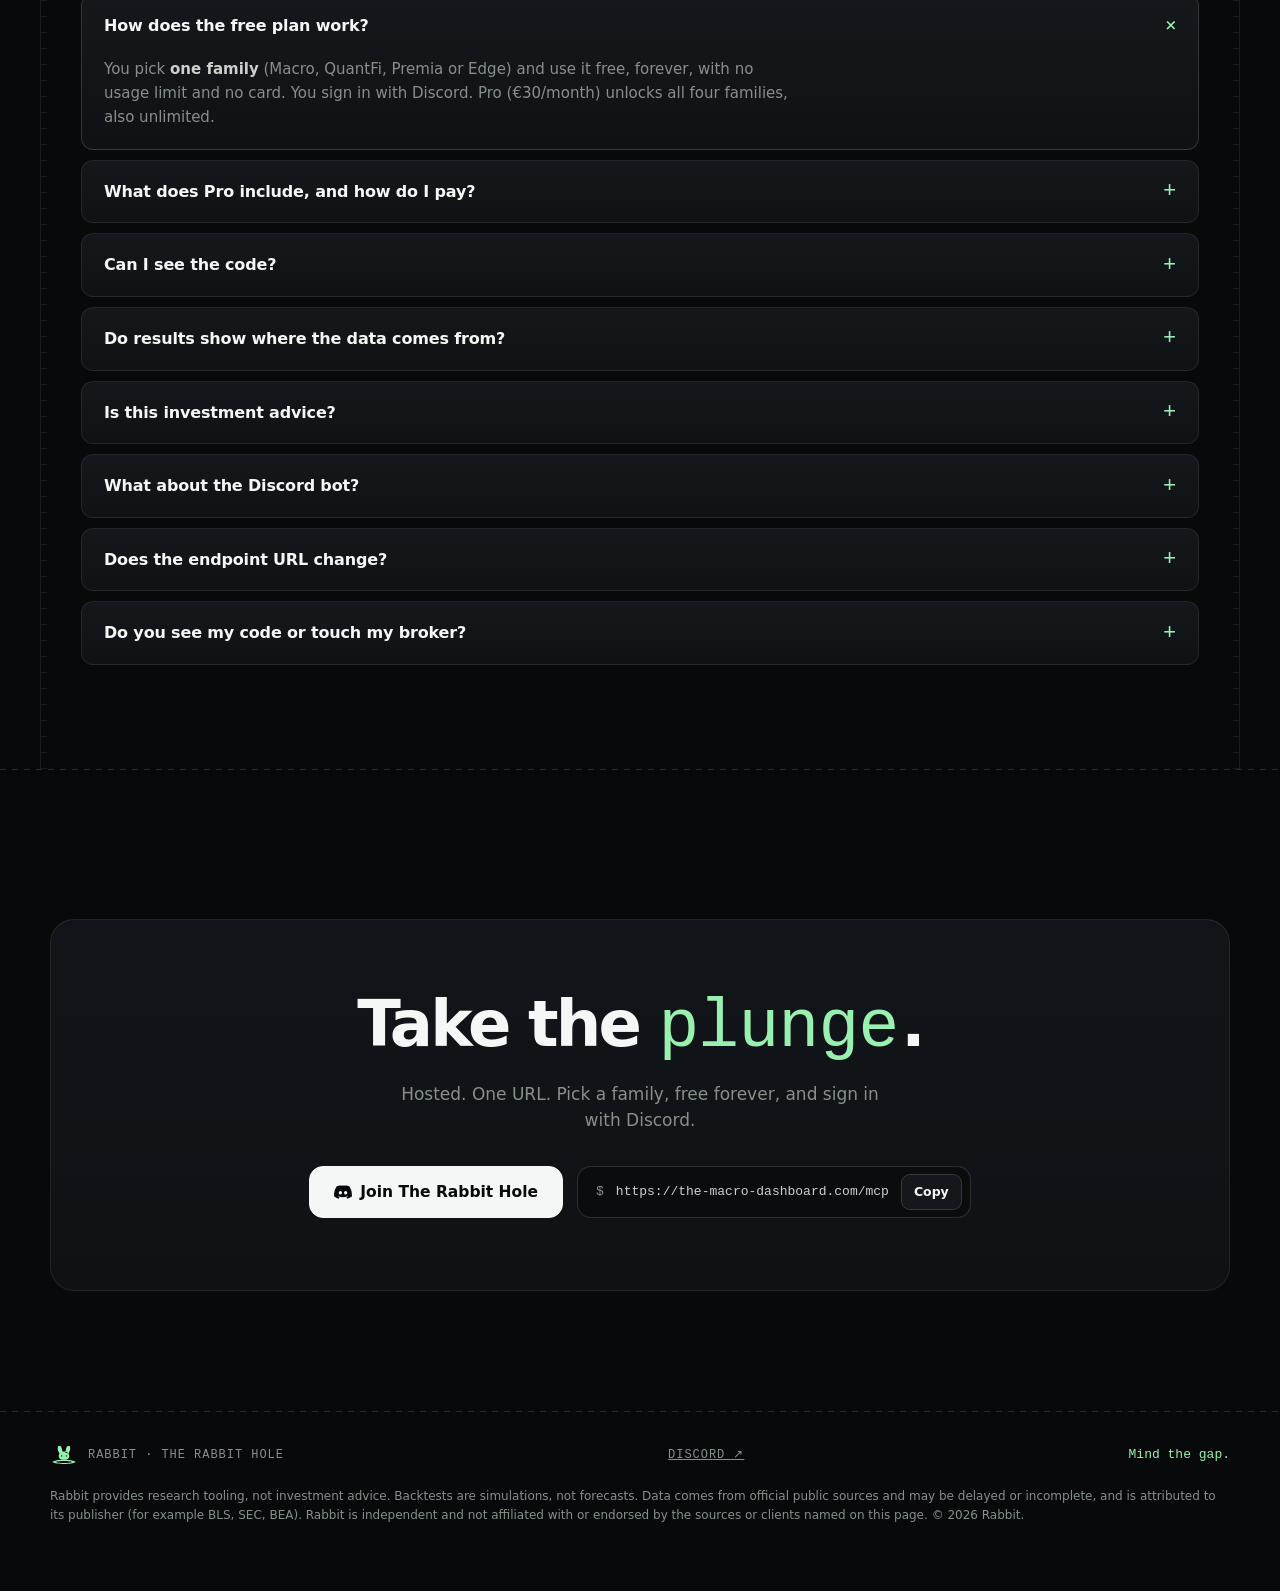
==== commit 19190aa4: "Redesign site in FrankenSurf-inspired style; freemium pricing, Whop, Discord invite" ====
--- a/index.html
+++ b/index.html
@@ -3,427 +3,362 @@
 <head>
 <meta charset="utf-8">
 <meta name="viewport" content="width=device-width, initial-scale=1">
-<title>Rabbit — The Rabbit Hole · 54 free research tools for AI assistants</title>
-<meta name="description" content="Rabbit (The Rabbit Hole) puts macro data, quant methods, public-company filings and academic papers behind one MCP URL. 54 tools. Free to use. Hosted — nothing to install.">
-<meta name="theme-color" content="#07090c">
+<title>Rabbit — The Rabbit Hole · 54 research tools for AI assistants, one free family forever</title>
+<meta name="description" content="Rabbit (The Rabbit Hole): macro data, quant methods, public-company filings and academic papers — 54 hosted tools behind one MCP URL. Pick one family free forever, or go Pro for €30/month.">
+<meta name="theme-color" content="#07090b">
 <meta property="og:title" content="Rabbit — The Rabbit Hole">
-<meta property="og:description" content="54 research tools for AI assistants behind one MCP URL. Free to use. Hosted. Nothing to install.">
+<meta property="og:description" content="54 research tools for AI assistants behind one MCP URL. One family free forever. Hosted — nothing to install.">
 <meta property="og:type" content="website">
-<meta name="twitter:card" content="summary">
+<meta property="og:image" content="https://nqmaikel.github.io/assets/og.png">
+<meta name="twitter:card" content="summary_large_image">
 <link rel="icon" href="assets/favicon.svg" type="image/svg+xml">
+<link rel="preload" href="assets/fonts/geist-latin-wght-normal.woff2" as="font" type="font/woff2" crossorigin>
 <link rel="stylesheet" href="assets/style.css">
+<script>document.documentElement.classList.add('js')</script>
 </head>
 <body>
-<a class="skip" href="#main">Skip to content</a>
-
-<header class="nav" id="top">
-  <div class="wrap nav-in">
+<a class="skip-link" href="#main">Skip to content</a>
+
+<svg width="0" height="0" style="position:absolute" aria-hidden="true"><defs>
+  <symbol id="rabbit-mark" viewBox="0 0 64 44">
+    <mask id="rm"><rect width="64" height="44" fill="#fff"/><circle cx="26.5" cy="24" r="1.6" fill="#000"/><circle cx="37.5" cy="24" r="1.6" fill="#000"/></mask>
+    <g fill="currentColor"><path mask="url(#rm)" d="M21 18C16 8 17 1 21.5 1 26 1 28.5 9 28.5 17.5ZM43 18C48 8 47 1 42.5 1 38 1 35.5 9 35.5 17.5ZM32 14c8 0 12 5 12 11 0 4-3 7-7 8H27c-4-1-7-4-7-8 0-6 4-11 12-11Z"/><path d="M5 38c9-7 45-7 54 0-9 6-45 6-54 0Zm8 0c7 3 31 3 38 0-7-3-31-3-38 0Z" fill-rule="evenodd"/></g>
+  </symbol>
+  <symbol id="discord" viewBox="0 0 24 24"><path d="M20.3 4.4A19.8 19.8 0 0 0 15.4 3l-.2.5a18.300 18.300 0 0 0-6.400 0L8.600 3a19.700 19.700 0 0 0-4.900 1.400C.600 9 -.200 13.500.200 18a19.900 19.900 0 0 0 6 3l1.300-2.100a12.900 12.900 0 0 1-2-1l.5-.4a14.200 14.200 0 0 0 12 0l.5.4c-.6.400-1.300.7-2 1L17.800 21a19.800 19.800 0 0 0 6-3c.5-5.200-.8-9.700-3.500-13.600ZM8.500 15.300c-1.200 0-2.100-1.100-2.100-2.400s.9-2.400 2.100-2.400 2.100 1.100 2.100 2.400-.9 2.400-2.100 2.400Zm7 0c-1.200 0-2.100-1.100-2.100-2.400s.9-2.400 2.100-2.400 2.100 1.100 2.100 2.400-.9 2.400-2.100 2.400Z"/></symbol>
+</defs></svg>
+
+<header class="nav" id="nav">
+  <div class="nav-shell">
     <a class="brand" href="#top" aria-label="Rabbit — home">
-      <svg class="mark" viewBox="0 0 64 64" aria-hidden="true"><use href="#rabbit-mark"/></svg>
-      <span>Rabbit</span>
+      <svg class="brand-mark" viewBox="0 0 64 44" aria-hidden="true"><use href="#rabbit-mark"/></svg>
+      <span class="brand-word">RABBIT<span>HOLE</span></span>
     </a>
-    <nav class="links" aria-label="Primary">
-      <a href="#tools" data-i18n="nav.tools">Tools</a>
-      <a href="#connect" data-i18n="nav.connect">Connect</a>
-      <a href="#demos" data-i18n="nav.demos">Demos</a>
-      <a href="#faq" data-i18n="nav.faq">FAQ</a>
-      <a href="#community" data-i18n="nav.community">Community</a>
+    <div class="depth" aria-label="Scroll depth"><canvas id="ekg" width="240" height="56" aria-hidden="true"></canvas><span class="depth-read"><b id="depth">0.0</b> m</span></div>
+    <nav class="nav-actions" aria-label="Primary">
+      <a class="nl" href="#tools" data-i18n="nav.tools">Tools</a>
+      <a class="nl hide-s" href="#pricing" data-i18n="nav.pricing">Pricing</a>
+      <a class="nl hide-s" href="#connect" data-i18n="nav.connect">Connect</a>
+      <button class="nl lang" id="lang" type="button" aria-label="Switch language / Cambiar idioma">ES</button>
+      <a class="gh" href="https://discord.gg/rFHFdbQ2xA" data-discord rel="noopener" aria-label="Join the Discord server">
+        <svg width="16" height="16" fill="currentColor" aria-hidden="true"><use href="#discord"/></svg><span data-i18n="nav.discord">Discord</span><span class="badge" data-i18n="nav.free">free</span>
+      </a>
     </nav>
-    <div class="nav-right">
-      <button class="lang" id="lang" type="button" aria-label="Switch language / Cambiar idioma">ES</button>
-      <a class="btn btn-sm" href="#connect" data-i18n="nav.cta">Connect</a>
-    </div>
   </div>
 </header>
 
+<p class="sr-only" id="status" role="status"></p>
+
 <main id="main">
 
 <!-- HERO -->
-<section class="hero">
-  <div class="burrow" aria-hidden="true"><i></i><i></i><i></i><i></i><i></i><i></i></div>
-  <div class="wrap hero-grid">
-    <div class="hero-copy">
-      <p class="eyebrow"><span class="dot"></span><span data-i18n="hero.eyebrow">Rabbit · The Rabbit Hole — free to use</span></p>
-      <h1 data-i18n="hero.h1">Go down the rabbit hole.<br><em>Come back with evidence.</em></h1>
-      <p class="lead" data-i18n="hero.lead">Macro data, quant methods, public-company filings and academic papers — <strong>54 research tools</strong> for your AI assistant, behind <strong>one URL</strong>. Hosted for you. Nothing to install. Free to use.</p>
-
-      <div class="codebar" role="group" aria-label="MCP endpoint">
-        <span class="codebar-label">MCP</span>
-        <code id="endpoint">https://the-macro-dashboard.com/mcp</code>
-        <button class="copy" type="button" data-copy="https://the-macro-dashboard.com/mcp" data-i18n="copy">Copy</button>
-      </div>
-      <p class="fine" data-i18n="hero.fine">Works in any MCP client · OAuth sign-in · endpoint may move to a Rabbit domain — this page always shows the current one.</p>
-
+<section class="hero" id="top">
+  <canvas id="hole" aria-label="ASCII art: a rabbit sitting at the lip of a spiralling hole"></canvas>
+  <div class="hero-copy">
+    <h1 data-i18n="hero.h1">Fall down the <em class="horror">hole</em>.<br>Come back with proof.</h1>
+    <p class="sub" data-i18n="hero.sub">{total} research tools for AI assistants behind one hosted URL: macro, quant methods, filings and papers. Pick one family and use it free, forever.</p>
+    <div class="actions">
+      <a class="btn primary" href="#connect"><span data-i18n="hero.cta1">Start free</span><span class="stars" data-i18n="hero.cta1b">no card</span></a>
+      <a class="btn" href="#pricing" data-i18n="hero.cta2">See pricing</a>
+    </div>
+    <a class="proof" href="#pricing"><span class="claim" data-i18n="hero.proof1"><b>1 family</b> free, unlimited</span><span data-i18n="hero.proof2">Pro: all four · €{price}/mo</span><span class="arrow" aria-hidden="true">↓</span></a>
+  </div>
+  <p class="hint" aria-hidden="true"><kbd data-i18n="hero.k1">click</kbd> <span data-i18n="hero.h1t">drop a ripple</span> · <kbd data-i18n="hero.k2">move</kbd> <span data-i18n="hero.h2t">bend the hole</span></p>
+</section>
+
+<section class="marquee-sec" aria-label="Sources and clients">
+  <div class="marquee">
+    <div class="track" data-marq="FRED|#9af0b0,EIA|#ffd36b,CFTC|#56bfc2,SEC EDGAR|#c9d2cc,BLS|#9af0b0,BEA|#ffd36b,arXiv|#f07a6e,data_net_liquidity|#56bfc2,audit_backtest|#9af0b0,compare_reports|#ffd36b,find_papers|#c9d2cc,data_yield_curve|#9af0b0,company_financials|#56bfc2"></div>
+    <div class="track rev" data-marq="Cursor|#c9d2cc,Claude Code|#ffd36b,Claude|#f07a6e,MCP Inspector|#56bfc2,Any MCP client|#9af0b0,Discord|#c9d2cc,Macro|#9af0b0,QuantFi|#56bfc2,Premia|#ffd36b,Edge|#f07a6e,Streamable HTTP|#c9d2cc"></div>
+  </div>
+</section>
+
+<!-- WINDOW -->
+<div class="container">
+  <div class="window-wrap" id="demo">
+    <div class="window">
+      <div class="w-bar">
+        <div class="w-dots"><i></i><i></i><i></i></div>
+        <span class="w-title" data-i18n="win.title">route · illustrative session</span>
+        <div class="seg" id="scen" role="group" aria-label="Scenarios">
+          <button type="button" aria-pressed="true" data-s="0">Macro</button>
+          <button type="button" aria-pressed="false" data-s="1">QuantFi</button>
+          <button type="button" aria-pressed="false" data-s="2">Premia</button>
+          <button type="button" aria-pressed="false" data-s="3">Edge</button>
+        </div>
+      </div>
+      <div class="w-body">
+        <div class="w-left">
+          <div class="label" data-i18n="win.you">Your assistant</div>
+          <pre class="code" id="w-code"></pre>
+          <div class="native"><span class="n-label" id="w-nl"></span><span class="n-bad" id="w-nb"></span><span class="n-why" id="w-nw"></span></div>
+        </div>
+        <div class="w-right">
+          <div class="label">Rabbit</div>
+          <ol class="ladder" id="w-ladder"></ol>
+        </div>
+      </div>
+      <div class="w-foot"><div class="label" data-i18n="win.foot">One URL · four families</div><div class="summary" id="w-sum"></div></div>
+    </div>
+  </div>
+</div>
+
+<!-- 01 -->
+<section class="sec" id="why">
+  <div class="sec-head" data-reveal>
+    <h2 data-i18n="why.h2">Four tunnels. One <em class="horror">hole</em>.</h2>
+    <p class="lede" data-i18n="why.lede">Research tools used to live in separate servers with separate sign-ins and configs. Rabbit folds them into a single hosted endpoint, so your assistant can move from a Fed liquidity series to a 10-K to a backtest audit without you reconfiguring anything.</p>
+  </div>
+  <div class="stats" data-reveal>
+    <div class="stat"><span class="v" data-count="{total}">54</span><span class="l" data-i18n="st.1">research tools</span><span class="n" data-i18n="st.1n">behind one endpoint</span></div>
+    <div class="stat"><span class="v">4</span><span class="l" data-i18n="st.2">tool families</span><span class="n" data-i18n="st.2n">Macro · QuantFi · Premia · Edge</span></div>
+    <div class="stat"><span class="v">1</span><span class="l" data-i18n="st.3">URL to connect</span><span class="n" data-i18n="st.3n">hosted · nothing to install</span></div>
+    <div class="stat"><span class="v">€0</span><span class="l" data-i18n="st.4">to start</span><span class="n" data-i18n="st.4n">one family, unlimited, no card</span></div>
+  </div>
+  <h3 class="sec-h3" data-reveal data-i18n="why.h3">Where the tools live.</h3>
+  <div class="panel bars" data-reveal style="margin-top:22px">
+    <div class="bars-head"><span data-i18n="bars.l">tools per family</span><span data-i18n="bars.r">read-only research tools</span></div>
+    <div class="bar-row"><div class="nm">Macro<small data-i18n="bars.macro">market context &amp; charts</small></div><div class="tr"><i data-w="macro"></i></div><div class="ct"><span data-n="macro">28</span> <span data-i18n="bars.t">tools</span></div></div>
+    <div class="bar-row"><div class="nm">QuantFi<small data-i18n="bars.qf">quant methods &amp; backtests</small></div><div class="tr"><i data-w="quantfi"></i></div><div class="ct"><span data-n="quantfi">10</span> <span data-i18n="bars.t">tools</span></div></div>
+    <div class="bar-row"><div class="nm">Premia<small data-i18n="bars.pr">official company facts</small></div><div class="tr"><i data-w="premia"></i></div><div class="ct"><span data-n="premia">10</span> <span data-i18n="bars.t">tools</span></div></div>
+    <div class="bar-row"><div class="nm">Edge<small data-i18n="bars.ed">papers ranked S/A/B/C</small></div><div class="tr"><i data-w="edge"></i></div><div class="ct"><span data-n="edge">6</span> <span data-i18n="bars.t">tools</span></div></div>
+    <div class="bar-foot" data-i18n="bars.foot">28 + 10 + 10 + 6 = {total} · the Edge Discord bot lives separately, inside the server.</div>
+  </div>
+</section>
+
+<!-- 02 -->
+<section class="sec" id="tools">
+  <div class="sec-head" data-reveal>
+    <h2 data-i18n="tools.h2">Every tool, <em class="horror">named</em>.</h2>
+    <p class="lede" data-i18n="tools.lede">Four families, one connection. On the free plan you pick the one you need most; Pro opens all four.</p>
+  </div>
+  <div class="bento" data-reveal>
+    <article class="panel patch">
+      <div class="viz"><svg viewBox="0 0 240 128" preserveAspectRatio="none" aria-hidden="true"><g stroke="#ffffff10"><path d="M0 32H240M0 64H240M0 96H240"/></g><path d="M0 98C24 90 36 70 60 76S100 44 126 54 170 28 196 36 226 24 240 20" fill="none" stroke="#9af0b0" stroke-width="2"/><path d="M0 108C30 100 50 96 80 92S130 84 160 70 210 62 240 56" fill="none" stroke="#56bfc2" stroke-width="2" stroke-dasharray="4 4"/></svg></div>
+      <div class="fam"><h3>Macro</h3><b>28</b></div>
+      <p data-i18n="b.macro">Regime, liquidity, curve, credit and growth views, plus official FRED, EIA and CFTC data.</p>
+      <div class="chips"><span class="chip hl">data_net_liquidity</span><span class="chip">data_yield_curve</span><span class="chip">data_cot</span></div>
+    </article>
+    <article class="panel patch">
+      <div class="viz"><svg viewBox="0 0 240 128" preserveAspectRatio="none" aria-hidden="true"><path d="M0 100L30 92 60 96 90 70 120 76 150 48 180 54 210 30 240 22" fill="none" stroke="#9af0b0" stroke-width="2"/><g fill="#f07a6e"><circle cx="90" cy="70" r="4"/><circle cx="150" cy="48" r="4"/></g><g font-family="monospace" font-size="9" fill="#86918a"><text x="96" y="64">leak?</text><text x="156" y="42">timing?</text></g></svg></div>
+      <div class="fam"><h3>QuantFi</h3><b>10</b></div>
+      <p data-i18n="b.qf">Turn an idea into a falsifiable plan, design a point-in-time backtest, then audit it.</p>
+      <div class="chips"><span class="chip hl">audit_backtest</span><span class="chip">design_validation</span><span class="chip">build_research_plan</span></div>
+    </article>
+    <article class="panel patch">
+      <div class="viz" style="padding:12px;display:flex;flex-direction:column;gap:6px;justify-content:center"><div class="mini ok"><span>revenue</span><span class="g">✓ source</span></div><div class="mini"><span>margins</span><span class="g">✓ source</span></div><div class="mini miss"><span>segment data</span><span class="y">gap flagged</span></div></div>
+      <div class="fam"><h3>Premia</h3><b>10</b></div>
+      <p data-i18n="b.pr">Facts and reports from official public sources, with evidence references and coverage flags.</p>
+      <div class="chips"><span class="chip hl">compare_reports</span><span class="chip">company_financials</span><span class="chip">read_report</span></div>
+    </article>
+    <article class="panel patch">
+      <div class="viz" style="padding:14px;display:flex;align-items:center"><div class="tier" style="width:100%"><b class="s">S</b><b class="a">A</b><b class="b">B</b><b class="c">C</b></div></div>
+      <div class="fam"><h3>Edge</h3><b>6</b></div>
+      <p data-i18n="b.ed">Academic paper discovery for trading research, in priority order, with direct arXiv links.</p>
+      <div class="chips"><span class="chip hl">find_papers</span><span class="chip">read_paper</span><span class="chip">find_researchers</span></div>
+    </article>
+  </div>
+  <article class="panel bot" data-reveal>
+    <div>
+      <div class="label" data-i18n="bot.l">Discord · free in the server</div>
+      <h3 data-i18n="bot.h">The Edge bot, inside The Rabbit Hole</h3>
+      <p data-i18n="bot.p">The same paper-ranking engine as Edge, as a Discord bot. Run <code>/papers</code>, describe your trading project, and get a private S/A/B/C reading list with direct arXiv links. Free for everyone inside the official Discord server.</p>
+      <div class="actions" style="margin-top:18px"><a class="btn primary" href="https://discord.gg/rFHFdbQ2xA" data-discord rel="noopener"><svg width="16" height="16" fill="currentColor" aria-hidden="true"><use href="#discord"/></svg><span data-i18n="bot.cta">Join The Rabbit Hole</span></a></div>
+    </div>
+    <div class="tier" aria-label="S, A, B and C tiers"><b class="s">S</b><b class="a">A</b><b class="b">B</b><b class="c">C</b></div>
+  </article>
+</section>
+
+<!-- 03 -->
+<section class="sec" id="flow">
+  <div class="sec-head" data-reveal>
+    <h2 data-i18n="flow.h2">Question in. <em class="horror">Evidence</em> out.</h2>
+    <p class="lede" data-i18n="flow.lede">Your assistant asks once. Rabbit routes the call to the right family, pulls from official public sources, and hands back the result with its source attached. The charts and calculations are built in your own session.</p>
+  </div>
+  <div class="panel flow" data-reveal>
+    <svg viewBox="0 0 1000 440" role="img" aria-label="Flow from your question through Rabbit to sourced evidence">
+      <defs><marker id="arr" viewBox="0 0 10 10" refX="8" refY="5" markerWidth="8" markerHeight="8" orient="auto"><path d="M1 1L9 5 1 9" fill="none" stroke="#86918a" stroke-width="1.5"/></marker></defs>
+      <path class="path" marker-end="url(#arr)" d="M20 82H940C990 82 990 222 940 222H60C10 222 10 362 60 362H975"/>
+      <text x="20" y="40" font-family="Geist Mono,monospace" font-size="13" font-weight="600" fill="#f4f7f5">ask("…")</text>
+      <g class="fnode hot"><rect x="60" y="60" width="210" height="44" rx="10"/><text x="76" y="86" data-i18n="fl.1">Your question</text><text class="tg" x="254" y="86" text-anchor="end">mcp</text></g>
+      <g class="fnode"><rect x="395" y="60" width="210" height="44" rx="10"/><text x="411" y="86" data-i18n="fl.2">Rabbit · one URL</text><text class="tg" x="589" y="86" text-anchor="end">host</text></g>
+      <g class="fnode"><rect x="730" y="60" width="210" height="44" rx="10"/><text x="746" y="86" data-i18n="fl.3">Discord sign-in</text><text class="tg" x="924" y="86" text-anchor="end">free</text></g>
+      <g class="fnode hot"><rect x="730" y="200" width="210" height="44" rx="10"/><text x="746" y="226" data-i18n="fl.4">Your free family</text><text class="tg" x="924" y="226" text-anchor="end">free</text></g>
+      <g class="fnode dash"><rect x="395" y="200" width="210" height="44" rx="10"/><text x="411" y="226" data-i18n="fl.5">The other families</text><text class="tg" x="589" y="226" text-anchor="end">pro</text></g>
+      <g class="fnode"><rect x="60" y="200" width="210" height="44" rx="10"/><text x="76" y="226" data-i18n="fl.6">Official sources</text><text class="tg" x="254" y="226" text-anchor="end">✓</text></g>
+      <g class="fnode"><rect x="60" y="340" width="210" height="44" rx="10"/><text x="76" y="366" data-i18n="fl.7">Result + source</text><text class="tg" x="254" y="366" text-anchor="end">✓</text></g>
+      <g class="fnode"><rect x="395" y="340" width="210" height="44" rx="10"/><text x="411" y="366" data-i18n="fl.8">Built in your session</text><text class="tg" x="589" y="366" text-anchor="end">local</text></g>
+      <g class="fnode hot"><rect x="730" y="340" width="210" height="44" rx="10"/><text x="746" y="366" data-i18n="fl.9">Your answer</text><text class="tg" x="924" y="366" text-anchor="end">→</text></g>
+    </svg>
+    <div class="flow-code">ask("Is the liquidity tailwind fading?")</div>
+    <div class="flow-leg"><span data-i18n="leg.free">free family</span><span class="lg-cap" data-i18n="leg.pro">Pro: all four families</span></div>
+  </div>
+</section>
+
+<!-- 04 -->
+<section class="sec" id="more">
+  <div class="sec-head" data-reveal>
+    <h2 data-i18n="more.h2">More than a <em class="horror">tool list</em>.</h2>
+    <p class="lede" data-i18n="more.lede">Rabbit is a layer of method and recipes on top of public data: it tells your assistant how to do the work, and shows its evidence.</p>
+  </div>
+  <div class="cards" data-reveal>
+    <article class="panel patch card"><div class="viz"><div class="mini bad"><span>look-ahead</span><span class="r">found</span></div><div class="mini bad"><span>costs omitted</span><span class="r">found</span></div><div class="mini ok"><span>walk-forward</span><span class="g">ok</span></div></div><h3 data-i18n="m1.h">Audit a backtest</h3><p data-i18n="m1.p">Leakage, timing errors and missing costs, listed as findings, never as a promise of returns.</p></article>
+    <article class="panel patch card"><div class="viz"><div class="mini"><span>+ risk factors</span><span class="g">new</span></div><div class="mini"><span>− legacy segment</span><span class="r">removed</span></div><div class="mini"><span>outlook</span><span class="y">changed</span></div></div><h3 data-i18n="m2.h">Diff two filings</h3><p data-i18n="m2.p">See what a company added or removed between reports, with references back to the filing.</p></article>
+    <article class="panel patch card"><div class="viz"><div class="tier"><b class="s">S</b><b class="a">A</b><b class="b">B</b><b class="c">C</b></div><div class="mini"><span>paper</span><span class="g">arXiv ↗</span></div></div><h3 data-i18n="m3.h">Papers worth reading</h3><p data-i18n="m3.p">A ranked reading list for your trading project, S tier first, with direct arXiv links.</p></article>
+    <article class="panel patch card"><div class="viz"><div class="mini ok"><span>result</span><span class="g">✓</span></div><div class="mini"><span>source</span><span>SEC · BLS · BEA</span></div><div class="mini"><span>attribution</span><span class="g">shown</span></div></div><h3 data-i18n="m4.h">Sources, always shown</h3><p data-i18n="m4.p">Premia and official-data results always carry their source and attribution, such as BLS, SEC and BEA.</p></article>
+    <article class="panel patch card"><div class="viz"><div class="mini ok"><span>Macro</span><span class="g">your pick</span></div><div class="mini miss"><span>QuantFi · Premia · Edge</span><span class="y">Pro</span></div><div class="meter"><i style="width:100%"></i></div></div><h3 data-i18n="m5.h">One family, no meter</h3><p data-i18n="m5.p">Free means free: choose one family and use it without limits. No daily cap, no card.</p></article>
+    <article class="panel patch card"><div class="viz"><div class="mini"><span>coverage</span><span class="g">partial</span></div><div class="mini miss"><span>segment data</span><span class="y">gap flagged</span></div><div class="mini"><span>freshness</span><span>delayed</span></div></div><h3 data-i18n="m6.h">Honest about gaps</h3><p data-i18n="m6.p">Data can be delayed or incomplete. Rabbit flags what's missing instead of filling the hole with a guess.</p></article>
+  </div>
+</section>
+
+<!-- 05 -->
+<section class="sec" id="pricing">
+  <div class="sec-head" data-reveal>
+    <h2 data-i18n="pr.h2">Free to dive. <em class="horror">Pro</em> to go deep.</h2>
+    <p class="lede" data-i18n="pr.lede">Pick one family and it's yours, free forever, with no usage limit. Want all four? Pro is €{price} a month, billed through Whop.</p>
+  </div>
+  <div class="plans" data-reveal>
+    <article class="panel plan">
+      <div class="tag"><span data-i18n="pr.f.tag">Free</span><span data-i18n="pr.f.tag2">forever</span></div>
+      <p class="price"><b>€0</b><span data-i18n="pr.f.per">no card · no limit</span></p>
+      <ul>
+        <li data-i18n="pr.f.1"><span><b>One family of your choice:</b> Macro, QuantFi, Premia or Edge</span></li>
+        <li data-i18n="pr.f.2"><span><b>Unlimited use</b> of that family</span></li>
+        <li data-i18n="pr.f.3"><span>Sign in with <b>Discord</b>, nothing else</span></li>
+        <li data-i18n="pr.f.4"><span>Sources shown on every official-data result</span></li>
+        <li data-i18n="pr.f.5"><span>The Edge Discord bot, free in the server</span></li>
+      </ul>
       <div class="cta-row">
-        <a class="btn" href="#connect" data-i18n="hero.cta1">Connect in 30 seconds</a>
-        <a class="btn btn-ghost" href="#tools" data-i18n="hero.cta2">See all 54 tools</a>
-      </div>
-    </div>
-
-    <div class="hero-card" aria-label="Illustrative example of an assistant using Rabbit">
-      <div class="term">
-        <div class="term-bar"><span></span><span></span><span></span><b data-i18n="hero.term">illustrative session</b></div>
-        <pre class="term-body" id="term"><span class="l you">you     › Is the liquidity tailwind fading?</span>
-<span class="l">rabbit  › <b>data_net_liquidity</b>     <i class="ok">✓</i></span>
-<span class="l">          <b>data_yield_curve</b>      <i class="ok">✓</i></span>
-<span class="l">          <b>get_chart_recipe</b>      <i class="ok">✓</i></span>
-<span class="l dim">          sourced series + chart spec,</span>
-<span class="l dim">          rendered in your assistant.</span></pre>
-      </div>
-    </div>
-  </div>
-
-  <div class="wrap">
-    <ul class="stats" aria-label="Rabbit at a glance">
-      <li><b data-count="54">54</b><span data-i18n="stats.tools">tools behind one endpoint</span></li>
-      <li><b data-count="4">4</b><span data-i18n="stats.fam">tool families</span></li>
-      <li><b>1</b><span data-i18n="stats.url">URL to connect</span></li>
-      <li><b>$0</b><span data-i18n="stats.free">to use — no plan, no card</span></li>
-    </ul>
-  </div>
-</section>
-
-<!-- WHY -->
-<section class="section" id="why">
-  <div class="wrap">
-    <h2 data-i18n="why.h2">Four tunnels. One hole.</h2>
-    <p class="sub" data-i18n="why.sub">Research tools used to live in separate servers, with separate sign-ins and separate configs. Rabbit folds them into a single hosted endpoint, so your assistant can move from a Treasury curve to a 10-K to a backtest audit without you reconfiguring anything.</p>
-    <div class="grid g4">
-      <article class="card reveal">
-        <div class="ico">∞</div>
-        <h3 data-i18n="why.c1h">One connection</h3>
-        <p data-i18n="why.c1p">Add one URL. All 54 tools show up together, namespaced by family so assistants pick the right one.</p>
-      </article>
-      <article class="card reveal">
-        <div class="ico">☁</div>
-        <h3 data-i18n="why.c2h">Hosted, nothing to install</h3>
-        <p data-i18n="why.c2p">No package, no Docker, no keys to juggle. We run the servers; you run your assistant.</p>
-      </article>
-      <article class="card reveal">
-        <div class="ico">§</div>
-        <h3 data-i18n="why.c3h">Evidence, not advice</h3>
-        <p data-i18n="why.c3p">Outputs cite official sources and flag missing data. Rabbit supports research — it never promises returns.</p>
-      </article>
-      <article class="card reveal">
-        <div class="ico">◐</div>
-        <h3 data-i18n="why.c4h">Your data stays yours</h3>
-        <p data-i18n="why.c4p">Calculations and charts are assembled in your own assistant. Rabbit doesn't run your code or touch your brokerage.</p>
-      </article>
-    </div>
-  </div>
-</section>
-
-<!-- TOOLS -->
-<section class="section alt" id="tools">
-  <div class="wrap">
-    <h2 data-i18n="tools.h2">54 tools, four families</h2>
-    <p class="sub" data-i18n="tools.sub">Every tool is read-only research tooling. Counts below are the live tool catalog of the unified endpoint.</p>
-
-    <div class="families">
-
-      <article class="family reveal" style="--hue:28">
-        <header>
-          <div><span class="tag">Macro</span><h3 data-i18n="f.macro.h">Market context &amp; charts</h3></div>
-          <div class="count"><b>28</b><span data-i18n="tools.word">tools</span></div>
-        </header>
-        <p data-i18n="f.macro.p">Source recipes, calculations and chart specs for the macro picture — plus five official-data tools that pull straight from FRED, EIA and CFTC.</p>
-        <div class="split">
-          <div><b>23</b> <span data-i18n="f.macro.native">native workbench tools</span></div>
-          <div><b>5</b> <span data-i18n="f.macro.data">official data tools</span></div>
-        </div>
-        <h4 data-i18n="f.macro.data.h">Official data</h4>
-        <ul class="chips mono">
-          <li>data_net_liquidity</li><li>data_yield_curve</li><li>data_official_calendar</li><li>data_oil_cushing</li><li>data_cot</li>
-        </ul>
-        <h4 data-i18n="f.macro.cov">Workbench covers</h4>
-        <ul class="chips">
-          <li>Regime cockpit</li><li>Growth–inflation quadrant</li><li>Business cycle</li><li>Net liquidity</li><li>Yield curve</li><li>Real rates</li><li>Financial conditions</li><li>GDP nowcast</li><li>Fed policy &amp; implied path</li><li>Credit spreads</li><li>Inflation expectations</li><li>Sector rotation</li><li>Energy inventories</li><li>Portfolio scenarios</li>
-        </ul>
-      </article>
-
-      <article class="family reveal" style="--hue:200">
-        <header>
-          <div><span class="tag">QuantFi</span><h3 data-i18n="f.qf.h">Quant methods &amp; backtests</h3></div>
-          <div class="count"><b>10</b><span data-i18n="tools.word">tools</span></div>
-        </header>
-        <p data-i18n="f.qf.p">A methodology copilot: turn an idea into a falsifiable plan, design a point-in-time backtest, then audit it for leakage, timing errors and missing costs.</p>
-        <ul class="toollist">
-          <li><code>search_knowledge</code><span data-i18n="t.qf1">Search the reviewed quant-finance notes</span></li>
-          <li><code>get_topic</code><span data-i18n="t.qf2">Open one note with its source</span></li>
-          <li><code>build_research_plan</code><span data-i18n="t.qf3">Hypothesis → bias-aware protocol</span></li>
-          <li><code>specify_strategy</code><span data-i18n="t.qf4">Explicit universe, signal, sizing, risk</span></li>
-          <li><code>design_backtest</code><span data-i18n="t.qf5">Point-in-time architecture &amp; tests</span></li>
-          <li><code>audit_backtest</code><span data-i18n="t.qf6">Leakage, timing, cost review</span></li>
-          <li><code>design_validation</code><span data-i18n="t.qf7">Walk-forward, holdout, embargo</span></li>
-          <li><code>analyze_results</code><span data-i18n="t.qf8">Read results without the hype</span></li>
-          <li><code>generate_implementation</code><span data-i18n="t.qf9">Contract &amp; test plan for your stack</span></li>
-          <li><code>server_info</code><span data-i18n="t.qf10">Capabilities and limits</span></li>
-        </ul>
-      </article>
-
-      <article class="family reveal" style="--hue:150">
-        <header>
-          <div><span class="tag">Premia</span><h3 data-i18n="f.pr.h">Official public-company facts</h3></div>
-          <div class="count"><b>10</b><span data-i18n="tools.word">tools</span></div>
-        </header>
-        <p data-i18n="f.pr.p">Structured facts and reports from official public sources (SEC, BLS), with stable evidence references and honest coverage flags.</p>
-        <ul class="toollist">
-          <li><code>status</code><span data-i18n="t.pr1">What's covered, with examples</span></li>
-          <li><code>search_companies</code><span data-i18n="t.pr2">Find by name, ticker or ID</span></li>
-          <li><code>company_financials</code><span data-i18n="t.pr3">Trends, margins, cash metrics</span></li>
-          <li><code>research_company</code><span data-i18n="t.pr4">Evidence pack in one call</span></li>
-          <li><code>list_reports</code><span data-i18n="t.pr5">Annual, quarterly, current reports</span></li>
-          <li><code>read_report</code><span data-i18n="t.pr6">Text and tables with references</span></li>
-          <li><code>search_report</code><span data-i18n="t.pr7">Literal search inside a report</span></li>
-          <li><code>compare_reports</code><span data-i18n="t.pr8">What was added or removed</span></li>
-          <li><code>filing_briefing</code><span data-i18n="t.pr9">Daily / weekly market-wide briefing</span></li>
-          <li><code>company_briefing</code><span data-i18n="t.pr10">Briefing for up to ten companies</span></li>
-        </ul>
-      </article>
-
-      <article class="family reveal" style="--hue:285">
-        <header>
-          <div><span class="tag">Edge</span><h3 data-i18n="f.ed.h">Papers, ranked S/A/B/C</h3></div>
-          <div class="count"><b>6</b><span data-i18n="tools.word">tools</span></div>
-        </header>
-        <p data-i18n="f.ed.p">Academic paper discovery for trading research: find what's worth reading, in priority order, with direct arXiv links.</p>
-        <ul class="toollist">
-          <li><code>find_papers</code><span data-i18n="t.ed1">1–30 papers for your project</span></li>
-          <li><code>search_papers</code><span data-i18n="t.ed2">Topic search with tier scores</span></li>
-          <li><code>tier_guide</code><span data-i18n="t.ed3">What S, A, B and C mean</span></li>
-          <li><code>read_paper</code><span data-i18n="t.ed4">Read one paper from its arXiv ID</span></li>
-          <li><code>author_papers</code><span data-i18n="t.ed5">Papers by 1–10 researchers</span></li>
-          <li><code>find_researchers</code><span data-i18n="t.ed6">Who works on this topic</span></li>
-        </ul>
-      </article>
-    </div>
-
-    <div class="sumrow reveal" aria-label="Tool count summary">
-      <span><b>28</b> Macro</span><i>+</i><span><b>10</b> QuantFi</span><i>+</i><span><b>10</b> Premia</span><i>+</i><span><b>6</b> Edge</span><i>=</i><span class="total"><b>54</b> <em data-i18n="tools.word">tools</em></span>
-    </div>
-
-    <article class="discord reveal">
+        <a class="btn primary" href="#connect" data-i18n="pr.f.b1">Start free</a>
+        <a class="btn" href="https://discord.gg/rFHFdbQ2xA" data-discord rel="noopener" data-i18n="pr.f.b2">Join Discord</a>
+      </div>
+    </article>
+    <article class="panel plan pro">
+      <div class="tag"><span>Pro</span><span data-i18n="pr.p.tag2">all four families</span></div>
+      <p class="price"><b data-price-eur>€30</b><span data-i18n="pr.p.per">per month · unlimited</span></p>
+      <ul>
+        <li data-i18n="pr.p.1"><span><b>All four families:</b> all {total} tools</span></li>
+        <li data-i18n="pr.p.2"><span><b>Unlimited use</b> across every family</span></li>
+        <li data-i18n="pr.p.3"><span>Everything in Free</span></li>
+        <li data-i18n="pr.p.4"><span>Billed through <b>Whop</b></span></li>
+      </ul>
+      <div class="cta-row">
+        <a class="btn primary" href="#" id="whop" aria-disabled="true"><span data-i18n="pr.p.b1">Subscribe with Whop</span> <small data-i18n="soon">coming soon</small></a>
+      </div>
+    </article>
+  </div>
+  <p class="plan-note" data-i18n="pr.note">Rabbit is hosted and closed-source: free to use, with the code kept private. This website's repository contains only the static site.</p>
+</section>
+
+<!-- 06 -->
+<section class="sec" id="connect">
+  <div class="sec-head" data-reveal>
+    <h2 data-i18n="con.h2">Works where your assistant <em class="horror">lives</em>.</h2>
+    <p class="lede" data-i18n="con.lede">Rabbit speaks MCP over Streamable HTTP. If your assistant supports remote MCP servers, it works: add the URL, sign in with Discord once, ask.</p>
+  </div>
+  <div class="panel tabs-window" data-reveal>
+    <div class="w-bar"><div class="w-dots"><i></i><i></i><i></i></div><span class="w-title" data-i18n="con.title">connect</span>
+      <div class="seg" id="ctabs" role="tablist" aria-label="Client">
+        <button type="button" role="tab" aria-selected="true" data-c="cursor">Cursor</button>
+        <button type="button" role="tab" aria-selected="false" data-c="cc">Claude Code</button>
+        <button type="button" role="tab" aria-selected="false" data-c="cd">Claude app</button>
+        <button type="button" role="tab" aria-selected="false" data-c="gen" data-i18n="con.any">Any client</button>
+      </div>
+    </div>
+    <div class="conn">
       <div>
-        <span class="tag">Discord</span>
-        <h3 data-i18n="dc.h">Research Tierlist bot</h3>
-        <p data-i18n="dc.p">The same paper-ranking engine as Edge, inside Discord. Run <code>/papers</code>, describe your trading project, and get a private S/A/B/C reading list with direct arXiv links. It lives alongside the 54 tools rather than inside the endpoint.</p>
-      </div>
-      <div class="tiers" aria-label="S, A, B and C tiers"><b class="s">S</b><b class="a">A</b><b class="b">B</b><b class="c">C</b></div>
-    </article>
-  </div>
-</section>
-
-<!-- CONNECT -->
-<section class="section" id="connect">
-  <div class="wrap">
-    <h2 data-i18n="con.h2">Connect in three steps</h2>
-    <p class="sub" data-i18n="con.sub">Rabbit speaks MCP over Streamable HTTP. If your assistant supports remote MCP servers, it works.</p>
-
-    <ol class="steps">
-      <li class="reveal"><span class="n">1</span><div><h3 data-i18n="con.s1h">Add the URL</h3><p data-i18n="con.s1p">Paste the endpoint into your client's MCP settings — or use a snippet below.</p></div></li>
-      <li class="reveal"><span class="n">2</span><div><h3 data-i18n="con.s2h">Sign in once</h3><p data-i18n="con.s2p">Your client opens an OAuth window. Approve it and you're done — no API key to copy.</p></div></li>
-      <li class="reveal"><span class="n">3</span><div><h3 data-i18n="con.s3h">Ask something</h3><p data-i18n="con.s3p">Try “What does the yield curve look like versus a year ago?” and watch the tool calls.</p></div></li>
-    </ol>
-
-    <div class="tabs" data-tabs>
-      <div class="tablist" role="tablist" aria-label="Client">
-        <button role="tab" aria-selected="true" data-tab="cursor">Cursor</button>
-        <button role="tab" aria-selected="false" data-tab="claude-code">Claude Code</button>
-        <button role="tab" aria-selected="false" data-tab="claude-desktop">Claude (app / web)</button>
-        <button role="tab" aria-selected="false" data-tab="generic" data-i18n="con.any">Any MCP client</button>
-      </div>
-
-      <div class="tabpanel" data-panel="cursor">
-        <p class="hint"><span data-i18n="con.cursor">Add to</span> <code>~/.cursor/mcp.json</code> <span data-i18n="con.cursor2">(or the project's</span> <code>.cursor/mcp.json</code>):</p>
-        <div class="code"><button class="copy" type="button" data-copy-target="#c-cursor" data-i18n="copy">Copy</button>
-<pre id="c-cursor">{
-  "mcpServers": {
-    "rabbit": {
-      "url": "https://the-macro-dashboard.com/mcp"
-    }
-  }
-}</pre></div>
-      </div>
-
-      <div class="tabpanel" data-panel="claude-code" hidden>
-        <p class="hint" data-i18n="con.cc">Run once in your terminal:</p>
-        <div class="code"><button class="copy" type="button" data-copy-target="#c-cc" data-i18n="copy">Copy</button>
-<pre id="c-cc">claude mcp add --transport http rabbit https://the-macro-dashboard.com/mcp</pre></div>
-        <p class="hint" data-i18n="con.cc2">Then run <code>/mcp</code> inside Claude Code and choose “Authenticate” for rabbit.</p>
-      </div>
-
-      <div class="tabpanel" data-panel="claude-desktop" hidden>
-        <p class="hint" data-i18n="con.cd">In Settings → Connectors, choose “Add custom connector”, then enter:</p>
-        <div class="code"><button class="copy" type="button" data-copy-target="#c-cd" data-i18n="copy">Copy</button>
-<pre id="c-cd">Name: Rabbit
-URL:  https://the-macro-dashboard.com/mcp</pre></div>
-        <p class="hint" data-i18n="con.cd2">Menu names vary by plan and version. Any client with remote-MCP support follows the same pattern.</p>
-      </div>
-
-      <div class="tabpanel" data-panel="generic" hidden>
-        <p class="hint" data-i18n="con.gen">Point any Streamable-HTTP MCP client at the endpoint. To poke around first, use the MCP Inspector:</p>
-        <div class="code"><button class="copy" type="button" data-copy-target="#c-gen" data-i18n="copy">Copy</button>
-<pre id="c-gen">npx @modelcontextprotocol/inspector@latest
-# transport: Streamable HTTP
-# URL: https://the-macro-dashboard.com/mcp</pre></div>
-      </div>
-    </div>
-
-    <div class="notice reveal">
-      <b data-i18n="con.noteh">Heads-up: the endpoint may change.</b>
-      <span data-i18n="con.note">The URL above is the current production endpoint. We plan to move Rabbit to its own domain; when that happens this page will show the new URL and the old one will keep working through a transition period.</span>
-    </div>
-  </div>
-</section>
-
-<!-- DEMOS -->
-<section class="section alt" id="demos">
-  <div class="wrap">
-    <h2 data-i18n="demo.h2">What it looks like in practice</h2>
-    <p class="sub" data-i18n="demo.sub">Four ways people go down the hole. Tool names are real; the sessions are illustrative.</p>
-
-    <div class="demo" data-demo>
-      <div class="demo-tabs" role="tablist" aria-label="Demos">
-        <button role="tab" aria-selected="true" data-d="0"><b>Macro</b><span data-i18n="demo.t0">Regime check</span></button>
-        <button role="tab" aria-selected="false" data-d="1"><b>QuantFi</b><span data-i18n="demo.t1">Backtest audit</span></button>
-        <button role="tab" aria-selected="false" data-d="2"><b>Premia</b><span data-i18n="demo.t2">Filing diff</span></button>
-        <button role="tab" aria-selected="false" data-d="3"><b>Edge</b><span data-i18n="demo.t3">Reading list</span></button>
-      </div>
-
-      <div class="demo-body">
-        <div class="demo-pane" data-p="0">
-          <p class="ask" data-i18n="demo.a0">“Is the liquidity tailwind fading, and how does the curve compare to a year ago?”</p>
-          <ol class="calls">
-            <li><code>data_net_liquidity</code><span data-i18n="demo.c00">Fed balance-sheet liquidity from official FRED series</span></li>
-            <li><code>data_yield_curve</code><span data-i18n="demo.c01">Today vs 1 month vs 1 year ago</span></li>
-            <li><code>get_chart_recipe</code><span data-i18n="demo.c02">A sourced chart recipe your assistant renders</span></li>
-          </ol>
-          <p class="out" data-i18n="demo.o0">You get a short, sourced read on the regime, with the chart built in your own session.</p>
-        </div>
-        <div class="demo-pane" data-p="1" hidden>
-          <p class="ask" data-i18n="demo.a1">“Here's my momentum backtest. Is it lying to me?”</p>
-          <ol class="calls">
-            <li><code>audit_backtest</code><span data-i18n="demo.c10">Static review for look-ahead, leakage and timing errors</span></li>
-            <li><code>design_validation</code><span data-i18n="demo.c11">Walk-forward, purging and embargo plan</span></li>
-            <li><code>analyze_results</code><span data-i18n="demo.c12">Reads your numbers and lists the missing evidence</span></li>
-          </ol>
-          <p class="out" data-i18n="demo.o1">You get findings and evidence gaps — never a profitability promise.</p>
-        </div>
-        <div class="demo-pane" data-p="2" hidden>
-          <p class="ask" data-i18n="demo.a2">“What changed between this company's last two annual reports?”</p>
-          <ol class="calls">
-            <li><code>search_companies</code><span data-i18n="demo.c20">Resolve the company</span></li>
-            <li><code>list_reports</code><span data-i18n="demo.c21">Find the two filings</span></li>
-            <li><code>compare_reports</code><span data-i18n="demo.c22">Additions and removals in business, results, outlook</span></li>
-          </ol>
-          <p class="out" data-i18n="demo.o2">You get a diff with evidence references back to the source filing.</p>
-        </div>
-        <div class="demo-pane" data-p="3" hidden>
-          <p class="ask" data-i18n="demo.a3">“I'm building a pairs-trading strategy. What should I read first?”</p>
-          <ol class="calls">
-            <li><code>find_papers</code><span data-i18n="demo.c30">Ranks relevant papers into S/A/B/C tiers</span></li>
-            <li><code>tier_guide</code><span data-i18n="demo.c31">Explains what each tier means — and its limits</span></li>
-            <li><code>read_paper</code><span data-i18n="demo.c32">Reads the top pick from its arXiv ID</span></li>
-          </ol>
-          <p class="out" data-i18n="demo.o3">You get a prioritized reading list with direct links and a summary of the first paper.</p>
-        </div>
-      </div>
-    </div>
-  </div>
-</section>
-
-<!-- PRINCIPLES -->
-<section class="section" id="principles">
-  <div class="wrap">
-    <h2 data-i18n="pr.h2">Free, hosted, and honest about it</h2>
-    <div class="grid g3">
-      <article class="card reveal"><h3 data-i18n="pr.c1h">Free to use</h3><p data-i18n="pr.c1p">Rabbit is free to use. No paid tiers on this page, no card, no trial clock.</p></article>
-      <article class="card reveal"><h3 data-i18n="pr.c2h">Hosted, closed-source</h3><p data-i18n="pr.c2p">The tools run on our servers and the code is not published. You never install or maintain anything.</p></article>
-      <article class="card reveal"><h3 data-i18n="pr.c3h">Honest limits</h3><p data-i18n="pr.c3p">Backtests are simulations, coverage can be incomplete, and none of it is financial advice. Rabbit says so in its outputs, too.</p></article>
-    </div>
-  </div>
-</section>
-
-<!-- FAQ -->
-<section class="section alt" id="faq">
-  <div class="wrap narrow">
-    <h2 data-i18n="faq.h2">Questions</h2>
-
-    <details class="reveal" open>
-      <summary data-i18n="faq.q1">Is Rabbit really free?</summary>
-      <p data-i18n="faq.a1">Yes — Rabbit is free to use. You sign in with OAuth so the service can tell users apart and protect itself from abuse, but there's no card and no plan to pick.</p>
-    </details>
-    <details class="reveal">
-      <summary data-i18n="faq.q2">Is it open source?</summary>
-      <p data-i18n="faq.a2">No. Rabbit is a free, hosted service and its code is closed. This website's repository contains only the static pages you're reading — no server code.</p>
-    </details>
-    <details class="reveal">
-      <summary data-i18n="faq.q3">Why hosted instead of a package I install?</summary>
-      <p data-i18n="faq.a3">Because the tools lean on live official data and curated knowledge that would be painful to run yourself. One URL means no dependencies, no updates to chase, and every client gets the same catalog.</p>
-    </details>
-    <details class="reveal">
-      <summary data-i18n="faq.q4">What about my privacy and my data?</summary>
-      <p data-i18n="faq.a4">Rabbit doesn't ask for brokerage credentials, doesn't place orders and doesn't execute your code. Charts and calculations are assembled in your own assistant. Like any hosted service it handles operational basics (who is signed in, which tool ran, how long it took). Don't paste secrets into prompts.</p>
-    </details>
-    <details class="reveal">
-      <summary data-i18n="faq.q5">Does it give financial advice or trade for me?</summary>
-      <p data-i18n="faq.a5">No. Rabbit is research tooling: it surfaces data, methods and evidence. Decisions — and risk — stay with you.</p>
-    </details>
-    <details class="reveal">
-      <summary data-i18n="faq.q6">Where does the data come from?</summary>
-      <p data-i18n="faq.a6">Official and primary sources: FRED, EIA and CFTC for macro series; SEC and BLS for public-company and labor facts; arXiv for papers. Attribution and coverage caveats are preserved in outputs.</p>
-    </details>
-    <details class="reveal">
-      <summary data-i18n="faq.q7">Which assistants work with it?</summary>
-      <p data-i18n="faq.a7">Anything that supports remote MCP over Streamable HTTP with OAuth — Cursor, Claude Code, Claude's app and web, and other MCP clients.</p>
-    </details>
-    <details class="reveal">
-      <summary data-i18n="faq.q8">Will the URL change?</summary>
-      <p data-i18n="faq.a8">Possibly. We intend to move to a dedicated Rabbit domain. This site will always list the current endpoint, and we'll keep the old one alive during the transition.</p>
-    </details>
-  </div>
-</section>
-
-<!-- COMMUNITY -->
-<section class="section" id="community">
-  <div class="wrap">
-    <div class="community reveal">
+        <div class="label" data-i18n="con.plugin">Add the server</div>
+        <div class="codeblk"><button class="copy" type="button" id="ccopy" data-i18n="copy">Copy</button><pre id="cpre"></pre></div>
+        <p class="hintp" id="chint"></p>
+      </div>
       <div>
-        <h2 data-i18n="com.h2">Found a rabbit hole worth digging?</h2>
-        <p class="sub" data-i18n="com.sub">Tell us what to add, report a rough edge, or share what you built. We read everything.</p>
-      </div>
-      <div class="com-links">
-        <a class="btn" href="#" aria-disabled="true" data-placeholder="discord">Discord <small data-i18n="com.soon">invite coming soon</small></a>
-        <a class="btn btn-ghost" href="#" aria-disabled="true" data-placeholder="email">Email <small data-i18n="com.soon2">address coming soon</small></a>
-        <a class="btn btn-ghost" href="https://github.com/nqmaikel" rel="noopener">GitHub</a>
-      </div>
-    </div>
-  </div>
-</section>
-
+        <div class="label" data-i18n="con.rec">Every call comes back with a source</div>
+        <div class="receipt"><pre class="code"><span class="c">// illustrative</span>
+<span class="f">company_financials</span>(<span class="s">"ACME"</span>)
+→ revenue &amp; margin trend
+  <span class="f">source</span>   SEC EDGAR · official
+  <span class="f">coverage</span> partial · gap flagged
+  <span class="f">evidence</span> ref #… · read_report ↗</pre></div>
+        <p class="hintp" data-i18n="con.sign">First connection opens a Discord sign-in. Approve it and you're done — no API key to copy.</p>
+      </div>
+    </div>
+    <div class="gets">
+      <div class="label" data-i18n="gets.l">What your agent gets · {total} tools</div>
+      <div class="gets-grid">
+        <div class="gets-col"><h4>Macro <span>28</span></h4><dl>
+          <div><dt>data_net_liquidity</dt><dd data-i18n="g.m1">Fed liquidity from official series</dd></div>
+          <div><dt>data_yield_curve</dt><dd data-i18n="g.m2">Today vs a month and a year ago</dd></div>
+          <div><dt>data_official_calendar</dt><dd data-i18n="g.m3">Official release calendar</dd></div>
+          <div><dt>data_oil_cushing</dt><dd data-i18n="g.m4">Cushing crude inventories</dd></div>
+          <div><dt>data_cot</dt><dd data-i18n="g.m5">CFTC positioning</dd></div>
+          <div><dt>+23 workbench</dt><dd data-i18n="g.m6">regime, cycle, credit, GDP nowcast, scenarios…</dd></div></dl></div>
+        <div class="gets-col"><h4>QuantFi <span>10</span></h4><dl>
+          <div><dt>build_research_plan</dt><dd data-i18n="g.q1">Hypothesis → bias-aware protocol</dd></div>
+          <div><dt>specify_strategy</dt><dd data-i18n="g.q2">Universe, signal, sizing, risk</dd></div>
+          <div><dt>design_backtest</dt><dd data-i18n="g.q3">Point-in-time architecture</dd></div>
+          <div><dt>audit_backtest</dt><dd data-i18n="g.q4">Leakage, timing, cost review</dd></div>
+          <div><dt>design_validation</dt><dd data-i18n="g.q5">Walk-forward, holdout, embargo</dd></div>
+          <div><dt>+5 more</dt><dd data-i18n="g.q6">analyze_results, search_knowledge…</dd></div></dl></div>
+        <div class="gets-col"><h4>Premia <span>10</span></h4><dl>
+          <div><dt>search_companies</dt><dd data-i18n="g.p1">Find by name, ticker or ID</dd></div>
+          <div><dt>company_financials</dt><dd data-i18n="g.p2">Trends, margins, cash metrics</dd></div>
+          <div><dt>research_company</dt><dd data-i18n="g.p3">Evidence pack in one call</dd></div>
+          <div><dt>read_report</dt><dd data-i18n="g.p4">Text and tables with references</dd></div>
+          <div><dt>compare_reports</dt><dd data-i18n="g.p5">What was added or removed</dd></div>
+          <div><dt>+5 more</dt><dd data-i18n="g.p6">filing_briefing, list_reports…</dd></div></dl></div>
+        <div class="gets-col"><h4>Edge <span>6</span></h4><dl>
+          <div><dt>find_papers</dt><dd data-i18n="g.e1">1–30 papers for your project</dd></div>
+          <div><dt>search_papers</dt><dd data-i18n="g.e2">Topic search with tier scores</dd></div>
+          <div><dt>tier_guide</dt><dd data-i18n="g.e3">What S, A, B and C mean</dd></div>
+          <div><dt>read_paper</dt><dd data-i18n="g.e4">Read one paper from its arXiv ID</dd></div>
+          <div><dt>author_papers</dt><dd data-i18n="g.e5">Papers by 1–10 researchers</dd></div>
+          <div><dt>find_researchers</dt><dd data-i18n="g.e6">Who works on this topic</dd></div></dl></div>
+      </div>
+    </div>
+  </div>
+  <div class="notice" data-reveal><b data-i18n="con.noteh">Heads-up: the endpoint may move.</b> <span data-i18n="con.note">The URL above is the current production endpoint. We may move Rabbit to its own domain; if so, this page will show the new URL and the old one will keep working through a transition period.</span></div>
+</section>
+
+<!-- 07 -->
+<section class="sec" id="faq">
+  <div class="sec-head" data-reveal>
+    <h2 data-i18n="faq.h2">Questions, <em class="horror">answered</em>.</h2>
+  </div>
+  <div class="faq" data-reveal>
+    <details open><summary data-i18n="q1">How does the free plan work?</summary><p data-i18n="a1">You pick <strong>one family</strong> (Macro, QuantFi, Premia or Edge) and use it free, forever, with no usage limit and no card. You sign in with Discord. Pro (€{price}/month) unlocks all four families, also unlimited.</p></details>
+    <details><summary data-i18n="q2">What does Pro include, and how do I pay?</summary><p data-i18n="a2">Pro is €{price} a month for unlimited use of all four families ({total} tools). Billing runs through <strong>Whop</strong>. The Whop checkout is coming soon; until then the free plan is open to everyone.</p></details>
+    <details><summary data-i18n="q3">Can I see the code?</summary><p data-i18n="a3">No. Rabbit is a <strong>hosted, closed-source</strong> service: free to use, but the server code isn't published. The repository behind this website contains only the static site.</p></details>
+    <details><summary data-i18n="q4">Do results show where the data comes from?</summary><p data-i18n="a4">Yes. <strong>Premia and official-data results always show their source</strong>, with attribution to the publishing agency, for example BLS, SEC or BEA. Rabbit is independent and not endorsed by those agencies.</p></details>
+    <details><summary data-i18n="q5">Is this investment advice?</summary><p data-i18n="a5">No. Rabbit provides research tooling. Backtests are simulations, not forecasts, and data may be delayed or incomplete. Nothing here promises returns.</p></details>
+    <details><summary data-i18n="q6">What about the Discord bot?</summary><p data-i18n="a6">The Edge paper-ranking bot is free for everyone inside the official Discord server, <strong>The Rabbit Hole</strong>. <a href="https://discord.gg/rFHFdbQ2xA" data-discord rel="noopener">Join with the invite link</a> and run <code>/papers</code>.</p></details>
+    <details><summary data-i18n="q7">Does the endpoint URL change?</summary><p data-i18n="a7">It may. The current endpoint is shown in the connect section. If Rabbit moves to its own domain, this page will show the new URL and the old one will keep working during a transition period.</p></details>
+    <details><summary data-i18n="q8">Do you see my code or touch my broker?</summary><p data-i18n="a8">No. Calculations and charts are assembled in your own assistant. Rabbit's tools are read-only research tools; they don't run your code or connect to your brokerage.</p></details>
+  </div>
+</section>
+
+<!-- CTA -->
+<section class="cta">
+  <div class="cta-card panel" data-reveal>
+    <h2 data-i18n="cta.h2">Take the <em class="horror">plunge</em>.</h2>
+    <p data-i18n="cta.p">Hosted. One URL. Pick a family, free forever, and sign in with Discord.</p>
+    <div class="cta-row">
+      <a class="btn primary big" href="https://discord.gg/rFHFdbQ2xA" data-discord rel="noopener"><svg width="18" height="18" fill="currentColor" aria-hidden="true"><use href="#discord"/></svg><span data-i18n="cta.b">Join The Rabbit Hole</span></a>
+      <div class="cmd"><span class="p">$</span><code data-endpoint>https://the-macro-dashboard.com/mcp</code><button type="button" id="ecopy" data-i18n="copy">Copy</button></div>
+    </div>
+  </div>
+</section>
+
+<footer>
+  <div class="foot-in">
+    <span class="footer-brand"><svg viewBox="0 0 64 44" aria-hidden="true"><use href="#rabbit-mark"/></svg>Rabbit · The Rabbit Hole</span>
+    <a class="footer-brand" href="https://discord.gg/rFHFdbQ2xA" data-discord rel="noopener">Discord ↗</a>
+    <span class="alive" data-i18n="foot.tag">Mind the gap.</span>
+  </div>
+  <p class="legal" data-i18n="foot.legal">Rabbit provides research tooling, not investment advice. Backtests are simulations, not forecasts. Data comes from official public sources and may be delayed or incomplete, and is attributed to its publisher (for example BLS, SEC, BEA). Rabbit is independent and not affiliated with or endorsed by the sources or clients named on this page. © 2026 Rabbit.</p>
+</footer>
 </main>
 
-<footer class="footer">
-  <div class="wrap foot-in">
-    <div class="brand"><svg class="mark" viewBox="0 0 64 64" aria-hidden="true"><use href="#rabbit-mark"/></svg><span>Rabbit <small>· The Rabbit Hole</small></span></div>
-    <p class="legal" data-i18n="foot.legal">Rabbit provides research tooling, not investment advice. Backtests are simulations, not forecasts. Data comes from official public sources and may be delayed or incomplete. Rabbit is independent and not affiliated with the sources or clients named on this page.</p>
-    <p class="legal">© <span id="year">2026</span> Rabbit</p>
-  </div>
-</footer>
-
-<svg width="0" height="0" style="position:absolute" aria-hidden="true">
-  <defs>
-    <linearGradient id="rg" x1="0" y1="0" x2="1" y2="1"><stop offset="0" stop-color="#ffb35c"/><stop offset="1" stop-color="#ff6a3d"/></linearGradient>
-    <symbol id="rabbit-mark" viewBox="0 0 64 64">
-      <rect x="21" y="6" width="8" height="24" rx="4" fill="url(#rg)" transform="rotate(-10 25 30)"/>
-      <rect x="35" y="6" width="8" height="24" rx="4" fill="url(#rg)" transform="rotate(10 39 30)"/>
-      <ellipse cx="32" cy="43" rx="19" ry="12" fill="none" stroke="url(#rg)" stroke-width="3.5"/>
-      <ellipse cx="32" cy="43" rx="11" ry="6.5" fill="none" stroke="#ffb35c" stroke-opacity=".55" stroke-width="2.5"/>
-      <ellipse cx="32" cy="43" rx="4.5" ry="2.5" fill="#ff8a3d"/>
-    </symbol>
-  </defs>
-</svg>
-
+<script src="assets/config.js"></script>
+<script src="assets/hero.js"></script>
 <script src="assets/app.js"></script>
 </body>
 </html>
--- a/assets/style.css
+++ b/assets/style.css
@@ -1,198 +1,357 @@
-:root{
-  --bg:#07090c; --bg2:#0b0e13; --panel:#0f1319; --panel2:#131923; --line:#1c2431; --line2:#2a3446;
-  --text:#e8ecf3; --mut:#9aa6b8; --dim:#6b778a;
-  --a1:#ffb35c; --a2:#ff6a3d; --ok:#5be3a0;
-  --r:16px; --mono:ui-monospace,SFMono-Regular,Menlo,Consolas,"Liberation Mono",monospace;
-  --sans:ui-sans-serif,system-ui,-apple-system,"Segoe UI",Roboto,"Helvetica Neue",Arial,sans-serif;
+/* Rabbit — The Rabbit Hole · static site styles. No build step. */
+@font-face{font-family:Geist;src:url(fonts/geist-latin-wght-normal.woff2) format("woff2");font-weight:100 900;font-display:swap}
+@font-face{font-family:"Geist Mono";src:url(fonts/geist-mono-latin-wght-normal.woff2) format("woff2");font-weight:100 900;font-display:swap}
+@font-face{font-family:"Special Elite";src:url(fonts/special-elite-latin-400-normal.woff2) format("woff2");font-weight:400;font-display:swap}
+@property --ang{syntax:"<angle>";inherits:false;initial-value:0deg}
+:root{--bg:#07090b;--panel:#0f1215;--panel-2:#14181c;--line:#ffffff14;--line-2:#ffffff24;--fg:#f4f7f5;--fg-2:#c9d2cc;--muted:#86918a;--dim:#86918a;--accent:#9af0b0;--spark:#ffd36b;--arc:#fff6d2;--bad:#f07a6e;--sea:#56bfc2;--r:14px;
+--sans:"Geist","Inter",system-ui,-apple-system,"Segoe UI",sans-serif;--mono:"Geist Mono",ui-monospace,"SFMono-Regular",Menlo,Consolas,monospace;--horror:"Special Elite","Courier New",ui-monospace,monospace;color-scheme:dark}
+*{box-sizing:border-box}
+html{background:var(--bg);scroll-behavior:smooth;scroll-padding-top:90px}
+body{background:var(--bg);color:var(--fg);font-family:var(--sans);-webkit-font-smoothing:antialiased;margin:0;font-size:16px;line-height:1.6;overflow-x:hidden}
+a{color:inherit}
+::selection{background:#9af0b04d}
+:focus-visible{outline:2px solid var(--spark);outline-offset:3px;border-radius:8px}
+p,li,h3,h4,td{text-wrap:pretty}
+h1,h2{text-wrap:balance}
+.sr-only{position:absolute;width:1px;height:1px;overflow:hidden;clip:rect(0 0 0 0);white-space:nowrap}
+.skip-link{position:absolute;left:-999px;top:8px;background:var(--fg);color:#07090b;padding:8px 12px;border-radius:8px;z-index:100}
+.skip-link:focus{left:8px}
+.container{max-width:1200px;margin-inline:auto;padding-inline:24px}
+.horror{font-family:var(--horror);letter-spacing:-.01em;font-style:normal;font-weight:400}
+code{font-family:var(--mono)}
+
+/* ---------- NAV ---------- */
+.nav{z-index:50;top:calc(env(safe-area-inset-top,0px) + 14px);width:min(980px,100% - 24px);position:fixed;left:50%;transform:translate(-50%)}
+.nav-shell{background:#090b0de6;backdrop-filter:blur(10px);border-radius:18px;align-items:center;gap:14px;height:58px;padding:0 10px 0 16px;display:flex;position:relative;box-shadow:0 10px 40px -10px #000c,inset 0 1px #ffffff0d}
+.nav-shell:before{content:"";border-radius:inherit;pointer-events:none;background:conic-gradient(from var(--ang),#ffffff1a 0 62%,var(--accent) 74%,var(--arc) 78%,var(--spark) 80%,#ffffff1a 92%);padding:1px;animation:current 5s linear infinite;position:absolute;inset:0;-webkit-mask:linear-gradient(#000 0 0) content-box,linear-gradient(#000 0 0);-webkit-mask-composite:xor;mask:linear-gradient(#000 0 0) content-box exclude,linear-gradient(#000 0 0)}
+.nav-shell:after{content:"";pointer-events:none;opacity:.55;background:linear-gradient(var(--dim),var(--dim)) center/100% 1px no-repeat,repeating-linear-gradient(90deg,transparent 0 9px,var(--dim) 9px 10px,transparent 10px 18px);height:8px;position:absolute;bottom:-4px;left:22px;right:22px}
+@keyframes current{to{--ang:360deg}}
+.brand{align-items:center;gap:10px;min-height:44px;text-decoration:none;display:flex}
+.brand-mark{width:40px;height:28px;color:var(--accent);flex:none}
+.brand-word{font:600 14px/1 var(--mono);letter-spacing:.14em}
+.brand-word span{color:var(--accent)}
+.depth{border:1px solid var(--line);background:#00000073;border-radius:10px;align-items:center;gap:10px;height:36px;margin-left:auto;padding:0 12px 0 8px;display:flex;box-shadow:inset 0 1px 6px #0009}
+.depth canvas{width:120px;height:28px;display:block}
+.depth-read{font:500 12px var(--mono);color:var(--muted);text-align:right;font-variant-numeric:tabular-nums;min-width:64px}
+.depth-read b{color:var(--accent);font-weight:600}
+.nav-actions{align-items:center;gap:8px;display:flex}
+.nl{height:38px;font:600 13.5px var(--sans);color:var(--fg);border:1px solid var(--line-2);background:#ffffff0a;border-radius:11px;align-items:center;padding:0 14px;text-decoration:none;transition:background .2s;display:inline-flex;cursor:pointer}
+.nl:hover{background:#ffffff17}
+.lang{font-family:var(--mono);font-size:12.5px;padding:0 11px}
+.gh{height:38px;font:600 13.5px var(--sans);cursor:pointer;border-radius:11px;align-items:center;gap:8px;padding:0 14px;text-decoration:none;transition:transform .15s,box-shadow .25s,background .25s;display:inline-flex;color:#07090b;background:var(--fg);border:1px solid var(--fg)}
+.gh:hover{transform:translateY(-1px);box-shadow:0 8px 26px -6px #9af0b073}
+.gh .badge{font:600 12px var(--mono);border-left:1px solid #0003;padding-left:8px;display:inline-flex;align-items:center;gap:5px;color:#3b3f3c}
+.gh .badge i{color:#e0a100;font-style:normal}
+
+/* ---------- BUTTONS ---------- */
+.btn{height:44px;font:600 14.5px var(--sans);color:var(--fg);border:1px solid var(--line-2);cursor:pointer;background:#101316d1;border-radius:12px;align-items:center;gap:8px;padding:0 18px;text-decoration:none;transition:transform .2s,box-shadow .2s,background .2s;display:inline-flex;white-space:nowrap}
+.btn:hover{background:#1a1e22}
+.btn.primary{background:var(--fg);color:#07090b;border-color:var(--fg)}
+.btn.primary:hover{transform:translateY(-1px);box-shadow:0 10px 30px -8px #9af0b080;background:#fff}
+.btn .stars{font:600 12px var(--mono);border-left:1px solid #0003;padding-left:10px;color:#3b3f3c}
+.btn.big{height:52px;padding:0 24px;font-size:15.5px;border-radius:14px}
+.btn[aria-disabled=true]{opacity:.62;cursor:not-allowed}
+.btn[aria-disabled=true]:hover{background:#101316d1;transform:none;box-shadow:none}
+.btn small{font:500 11px var(--mono);color:var(--spark);letter-spacing:.04em}
+
+/* ---------- HERO ---------- */
+.hero{isolation:isolate;align-items:center;min-height:max(720px,100svh);padding-bottom:120px;display:flex;position:relative;overflow:hidden}
+.hero canvas{cursor:crosshair;z-index:0;width:100%;height:100%;display:block;position:absolute;inset:0}
+.hero:before{content:"";z-index:1;pointer-events:none;background:linear-gradient(90deg,#07090bf5 0%,#07090bd0 30%,#07090b00 52%);position:absolute;inset:0}
+.hero:after{content:"";z-index:1;pointer-events:none;background:linear-gradient(180deg,transparent,var(--bg));height:200px;position:absolute;inset:auto 0 0}
+.hero-copy{z-index:2;pointer-events:none;width:min(1240px,100%);margin-inline:auto;padding:120px 32px 40px;position:relative}
+.hero-copy>*{pointer-events:auto}
+h1{letter-spacing:-.052em;color:#fff;margin:0;font-size:clamp(48px,7.4vw,104px);font-weight:650;line-height:.96}
+h1 em.horror{color:var(--accent);padding-right:.06em;font-size:1.04em;line-height:.95;display:inline-block}
+.sub{max-width:440px;color:var(--muted);margin:24px 0 0;font-size:18px;line-height:1.55}
+.actions{flex-wrap:wrap;gap:12px;margin-top:34px;display:flex}
+.proof{border:1px solid var(--line-2);font:14px var(--mono);color:var(--fg-2);backdrop-filter:blur(6px);background:#07090b99;border-radius:999px;flex-wrap:wrap;align-items:baseline;gap:6px 10px;margin-top:26px;padding:9px 16px;text-decoration:none;display:inline-flex}
+.proof b{color:var(--accent);font-size:17px;font-weight:600}
+.proof span{color:var(--dim)}
+.proof .claim{color:var(--fg-2)}
+.proof .arrow{color:var(--accent)}
+.proof:hover{border-color:var(--accent)}
+.hint{z-index:2;font:12px var(--mono);color:var(--dim);margin:0;position:absolute;bottom:130px;right:28px}
+.hint kbd{font:inherit;color:var(--muted);border:1px solid var(--line-2);background:#0006;border-bottom-width:2px;border-radius:6px;padding:1px 6px}
+
+/* marquee */
+.marquee-sec{z-index:2;margin-top:-72px;padding-block:0 8px;position:relative}
+.marquee{gap:14px;display:grid;overflow:hidden;mask-image:linear-gradient(90deg,#0000,#000 12% 88%,#0000)}
+.track{gap:48px;width:max-content;animation:marq 60s linear infinite;display:flex}
+.track.rev{animation-duration:75s;animation-direction:reverse}
+.track .logo{font:600 15px var(--sans);letter-spacing:-.01em;color:var(--muted);white-space:nowrap;align-items:center;gap:10px;display:inline-flex}
+.track .logo i{width:22px;height:22px;border-radius:6px;flex:none;display:grid;place-items:center;font:600 10px var(--mono);font-style:normal;color:#07090b;background:var(--c,#9af0b0)}
+.marquee:hover .track{animation-play-state:paused}
+@keyframes marq{to{transform:translate(-50%)}}
+
+/* ---------- WINDOW ---------- */
+.window-wrap{z-index:3;perspective:1800px;margin-top:56px;position:relative}
+.window{border:1px solid var(--line-2);transform-origin:50% 0;background:linear-gradient(#141619f0,#0c0e10f7);border-radius:16px;position:relative;overflow:hidden;box-shadow:0 0 0 1px #0009,0 40px 120px -20px #000000e6}
+@supports (animation-timeline:view()){@media (prefers-reduced-motion:no-preference){.window{animation:untilt linear both;animation-timeline:view();animation-range:entry cover 38%}}}
+@keyframes untilt{0%{transform:rotateX(20deg) scale(.93)}to{transform:none}}
+.w-bar{border-bottom:1px solid var(--line);align-items:center;gap:14px;height:48px;padding:0 16px;display:flex}
+.w-dots{gap:7px;display:flex}
+.w-dots i{background:#2a2c31;border-radius:50%;width:11px;height:11px}
+.w-title{font:13px var(--mono);color:var(--muted)}
+.seg{border:1px solid var(--line);background:#ffffff0a;border-radius:9px;gap:2px;padding:3px;display:flex}
+.seg button{font:500 12px var(--sans);color:var(--muted);cursor:pointer;white-space:nowrap;background:0 0;border:0;border-radius:6px;padding:5px 10px;transition:color .2s,background .2s}
+.seg button:hover{color:var(--fg)}
+.seg button[aria-pressed=true],.seg button[aria-selected=true]{color:var(--fg);background:#ffffff17;box-shadow:inset 0 1px #ffffff0f}
+.w-bar .seg{margin-left:auto}
+.w-body{grid-template-columns:minmax(0,5fr) minmax(0,7fr);min-height:380px;display:grid}
+.w-left{border-right:1px solid var(--line);flex-direction:column;gap:18px;min-width:0;padding:22px;display:flex}
+.w-right{flex-direction:column;gap:14px;min-width:0;padding:22px;display:flex}
+.label{font:500 11px var(--mono);letter-spacing:.08em;text-transform:uppercase;color:var(--dim)}
+pre.code{font:13px/1.7 var(--mono);color:var(--fg-2);white-space:pre-wrap;word-break:break-word;margin:0}
+.code .k{color:#c792ea}.code .f{color:var(--accent)}.code .s{color:#f5c98b}.code .c{color:var(--dim)}
+.native{background:#f07a6e0a;border:1px dashed #f07a6e59;border-radius:10px;flex-direction:column;gap:4px;margin-top:auto;padding:14px;display:flex}
+.n-label{color:var(--muted);font-size:12px}
+.n-bad{font:600 13px var(--mono);color:var(--bad);text-transform:uppercase;letter-spacing:.06em}
+.n-why{color:var(--fg-2);font-size:14px}
+.ladder{gap:6px;margin:0;padding:0;list-style:none;display:grid}
+.ladder li{border:1px solid var(--line);height:44px;color:var(--dim);border-radius:10px;grid-template-columns:36px minmax(0,1fr) auto;align-items:center;gap:12px;padding:0 14px;font-size:14px;transition:all .35s cubic-bezier(.2,.7,.2,1);display:grid;opacity:.35}
+.ladder .r-id{font:600 12px var(--mono)}
+.ladder .r-name{white-space:nowrap;align-items:baseline;gap:10px;min-width:0;display:flex;overflow:hidden}
+.ladder .r-name code{font-size:13px}
+.ladder small{font:12px var(--mono);color:var(--dim);text-overflow:ellipsis;overflow:hidden}
+.ladder .r-ms{font:12px var(--mono);font-variant-numeric:tabular-nums}
+.ladder li.show{opacity:1}
+.ladder li.ok{color:var(--fg);border-color:var(--line-2);box-shadow:inset 3px 0 0 var(--accent);background:#9af0b00f}
+.ladder li.ok .r-id,.ladder li.ok .r-ms{color:var(--accent)}
+.ladder li.skip{border-style:dashed}
+.w-foot{border-top:1px solid var(--line);flex-wrap:wrap;align-items:center;gap:16px;padding:12px 16px;display:flex}
+.summary{font:12px var(--mono);color:var(--muted);flex-wrap:wrap;gap:18px;min-height:18px;margin-left:auto;display:flex}
+.summary em{color:var(--fg);font-style:normal}
+
+/* ---------- SECTIONS (rails + crosshairs) ---------- */
+main{counter-reset:sec}
+.sec{counter-increment:sec;border-inline:1px solid var(--line);background:repeating-linear-gradient(#ffffff12 0 1px,#0000 1px 16px) 0 0/6px 100% no-repeat,repeating-linear-gradient(#ffffff12 0 1px,#0000 1px 16px) 100% 0/6px 100% no-repeat;padding:104px 40px;position:relative;max-width:1200px;margin-inline:auto}
+.sec:before,.cta:before,footer:before{content:"";pointer-events:none;background:repeating-linear-gradient(90deg,var(--line-2) 0 6px,transparent 6px 12px);width:100vw;height:1px;position:absolute;top:0;left:50%;transform:translate(-50%)}
+.sec:after{content:"";pointer-events:none;position:absolute;inset:-6px 0 auto;height:11px;background:linear-gradient(var(--muted),var(--muted)) left 5px top 0/1px 11px no-repeat,linear-gradient(var(--muted),var(--muted)) left 0 top 5px/11px 1px no-repeat,linear-gradient(var(--muted),var(--muted)) right 5px top 0/1px 11px no-repeat,linear-gradient(var(--muted),var(--muted)) right 0 top 5px/11px 1px no-repeat;margin-inline:-5px}
+.sec-head{margin-bottom:40px}
+.sec .sec-head:before{content:counter(sec,decimal-leading-zero);font:500 11px var(--mono);letter-spacing:.12em;color:var(--dim);margin-bottom:14px;display:block}
+h2{letter-spacing:-.042em;text-wrap:balance;color:var(--fg);margin:0;font-size:clamp(34px,4.6vw,58px);font-weight:600;line-height:1.02}
+h2 em.horror{font-size:1.02em;display:inline-block;padding-right:.04em}
+.lede{max-width:640px;color:var(--fg-2);margin:18px 0 0;font-size:16px;line-height:1.6;opacity:.92}
+[data-reveal]{transition:opacity .9s cubic-bezier(.2,.7,.2,1),transform .9s cubic-bezier(.2,.7,.2,1)}
+.js [data-reveal].pre{opacity:0;transform:translateY(24px)}
+.js [data-reveal].pre.in{opacity:1;transform:none}
+.panel{border-radius:var(--r);border:1px solid var(--line);background:linear-gradient(180deg,var(--panel-2),var(--panel));position:relative;overflow:hidden}
+.patch:before,.fact:before{content:"";pointer-events:none;border:1px dashed #ffffff12;border-radius:9px;transition:border-color .2s;position:absolute;inset:5px}
+.panel:hover{border-color:var(--line-2)}
+
+/* stats */
+.stats{border-top:1px solid var(--line);border-bottom:1px solid var(--line);grid-template-columns:repeat(4,minmax(0,1fr));display:grid;margin-top:0}
+.stat{flex-direction:column;gap:6px;padding:34px 24px 30px 0;display:flex}
+.stat+.stat{border-left:1px solid var(--line);padding-left:24px}
+.stat .v{letter-spacing:-.05em;background:linear-gradient(#fff,#ffffff80);color:#0000;font-variant-numeric:tabular-nums;-webkit-background-clip:text;background-clip:text;font-size:clamp(40px,5vw,64px);font-weight:600;line-height:1}
+.stat .l{color:var(--fg-2);font-size:15px}
+.stat .n{font:12px var(--mono);color:var(--dim)}
+.sec-h3{letter-spacing:-.03em;margin:56px 0 0;font-size:clamp(24px,3vw,34px);font-weight:600}
+
+/* family bars */
+.bars{padding:22px 26px 18px}
+.bars-head{display:flex;justify-content:space-between;font:12px var(--mono);color:var(--muted);margin-bottom:12px}
+.bar-row{display:grid;grid-template-columns:150px minmax(0,1fr) 120px;gap:18px;align-items:center;padding:13px 0;border-top:1px solid var(--line);font-size:14px}
+.bar-row:first-of-type{border-top:0}
+.bar-row .nm{color:var(--fg)}
+.bar-row .nm small{display:block;font:11px var(--mono);color:var(--dim)}
+.bar-row .tr{height:8px;background:#ffffff0d;border-radius:4px;overflow:hidden}
+.bar-row .tr i{display:block;height:100%;width:0;border-radius:4px;background:linear-gradient(90deg,#56bfc2,var(--accent));transition:width 1.3s cubic-bezier(.2,.7,.2,1) .2s}
+.in .bar-row .tr i,.bar-row.in .tr i{width:var(--w)}
+.bar-row .ct{font:600 13px var(--mono);color:var(--accent);text-align:right}
+.bar-foot{font:12px var(--mono);color:var(--dim);border-top:1px solid var(--line);padding-top:14px;margin-top:4px}
+
+/* bento */
+.bento{border:1px solid var(--line);background:repeating-linear-gradient(45deg,#0000 0 6px,#ffffff0b 6px 7px),repeating-linear-gradient(-45deg,#0000 0 6px,#ffffff0b 6px 7px),#ffffff03;border-radius:20px;grid-template-columns:repeat(4,minmax(0,1fr));gap:10px;padding:10px;display:grid;position:relative}
+.bento .panel{padding:14px;display:flex;flex-direction:column;gap:14px}
+.viz{height:128px;border-radius:9px;border:1px solid var(--line);background:#07090b99;position:relative;overflow:hidden}
+.viz svg{width:100%;height:100%;display:block}
+.fam{display:flex;align-items:baseline;justify-content:space-between;gap:10px}
+.fam h3{margin:0;font-size:15px;font-weight:600;letter-spacing:-.01em}
+.fam b{font:600 12px var(--mono);color:var(--accent)}
+.bento p{margin:0;color:var(--muted);font-size:13px;line-height:1.5}
+.chips{flex-wrap:wrap;gap:5px;display:flex;margin-top:auto}
+.chip{border:1px solid var(--line);color:var(--fg-2);background:#ffffff08;border-radius:9px;padding:4px 8px;font:12px var(--mono);white-space:nowrap}
+.chip.hl{border-color:#9af0b066;color:var(--accent)}
+
+/* flow diagram */
+.flow{padding:30px 30px 22px}
+.flow svg{width:100%;height:auto;display:block;overflow:visible}
+.flow .path{fill:none;stroke:var(--line-2);stroke-width:2;stroke-dasharray:6 8}
+.flow .path.on{stroke:var(--accent);stroke-opacity:.8}
+.fnode rect{fill:#0c0f11;stroke:var(--line-2);stroke-width:1.2}
+.fnode.hot rect{stroke:var(--accent);fill:#9af0b00f}
+.fnode.dash rect{stroke:#ffd36b73;stroke-dasharray:5 4}
+.fnode text{font:600 13px var(--sans);fill:var(--fg)}
+.fnode .tg{font:11px var(--mono);fill:var(--dim)}
+.fnode.hot .tg{fill:var(--accent)}
+.fnode.dash .tg{fill:var(--spark)}
+.flow-leg{display:flex;gap:22px;flex-wrap:wrap;font:12px var(--mono);color:var(--dim);margin-top:14px}
+.flow-leg span:before{content:"";display:inline-block;width:20px;border-top:1.5px solid var(--line-2);vertical-align:middle;margin-right:8px}
+.flow-leg .lg-src:before{border-color:var(--accent)}
+.flow-leg .lg-cap:before{border-top-style:dashed;border-color:#ffd36bb3}
+@media (prefers-reduced-motion:no-preference){.flow .path{animation:dash 1.1s linear infinite}}
+@keyframes dash{to{stroke-dashoffset:-14}}
+.flow-code{font:13px var(--mono);color:var(--fg);margin-top:18px}
+
+/* cards grid (3x2) */
+.cards{display:grid;grid-template-columns:repeat(3,minmax(0,1fr));gap:12px}
+.card{padding:14px;display:flex;flex-direction:column;gap:12px;min-height:280px}
+.card .viz{flex:1;min-height:150px;height:auto;padding:12px;display:flex;flex-direction:column;gap:7px;justify-content:center}
+.card h3{margin:6px 0 0;font-size:16px;font-weight:600;letter-spacing:-.01em}
+.card p{margin:0;color:var(--muted);font-size:13.5px;line-height:1.5}
+.mini{display:flex;justify-content:space-between;gap:10px;border:1px solid var(--line);border-radius:8px;padding:7px 10px;font:12px var(--mono);color:var(--fg-2);background:#0c0f11}
+.mini.ok{border-color:#9af0b04d}.mini.bad{border-color:#f07a6e55;border-style:dashed}
+.mini.miss{border-style:dashed;color:var(--dim)}
+.mini .g{color:var(--accent)}.mini .r{color:var(--bad)}.mini .y{color:var(--spark)}
+.meter{height:8px;border-radius:4px;background:#ffffff10;overflow:hidden}
+.meter i{display:block;height:100%;background:linear-gradient(90deg,var(--accent),var(--spark));width:46%}
+.tier{display:flex;gap:6px}
+.tier b{flex:1;text-align:center;border:1px solid var(--line-2);border-radius:8px;padding:8px 0;font:600 15px var(--mono)}
+.tier .s{color:#07090b;background:var(--accent);border-color:var(--accent)}
+.tier .a{color:var(--accent)}.tier .b{color:var(--spark)}.tier .c{color:var(--muted)}
+
+/* pricing */
+.plans{display:grid;grid-template-columns:repeat(2,minmax(0,1fr));gap:12px;margin-top:0}
+.plan{padding:34px 30px 30px;display:flex;flex-direction:column;gap:20px;border-radius:20px}
+.plan.pro{background:linear-gradient(180deg,#121a17,var(--panel));border-color:#9af0b055;box-shadow:0 0 0 1px #9af0b014,0 30px 90px -40px #9af0b055}
+.plan .tag{font:500 11px var(--mono);letter-spacing:.1em;text-transform:uppercase;color:var(--dim);display:flex;justify-content:space-between}
+.plan.pro .tag span:last-child{color:var(--spark)}
+.price{display:flex;align-items:baseline;gap:10px;margin:0}
+.price b{letter-spacing:-.05em;font-size:clamp(48px,6vw,72px);font-weight:600;line-height:1;background:linear-gradient(#fff,#ffffff88);-webkit-background-clip:text;background-clip:text;color:#0000;font-variant-numeric:tabular-nums}
+.plan.pro .price b{background:linear-gradient(#fff,var(--accent));-webkit-background-clip:text;background-clip:text}
+.price span{color:var(--muted);font:14px var(--mono)}
+.plan ul{list-style:none;margin:0;padding:0;display:grid;gap:0;border-top:1px dashed var(--line-2)}
+.plan li{display:flex;gap:12px;align-items:baseline;padding:11px 0;border-bottom:1px dashed var(--line-2);font-size:14.5px;color:var(--fg-2)}
+.plan li:before{content:"✓";color:var(--accent);font:600 13px var(--mono)}
+.plan li b{color:var(--fg);font-weight:600}
+.plan .cta-row{margin-top:auto;display:flex;gap:10px;flex-wrap:wrap}
+.plan-note{font:12px var(--mono);color:var(--dim);margin-top:18px}
+
+/* connect */
+.tabs-window .w-bar{height:52px}
+.conn{display:grid;grid-template-columns:minmax(0,1fr) minmax(0,1fr)}
+.conn>div{padding:22px;min-width:0}
+.conn>div+div{border-left:1px dashed var(--line-2)}
+.codeblk{position:relative;background:#07090b;border:1px solid var(--line);border-radius:10px;padding:16px 70px 16px 16px;margin-top:10px}
+.codeblk pre{margin:0;font:13px/1.65 var(--mono);color:var(--fg-2);white-space:pre-wrap;word-break:break-all}
+.copy{position:absolute;right:8px;top:8px;height:30px;border-radius:8px;border:1px solid var(--line-2);background:#14181c;color:var(--fg);font:600 12px var(--sans);padding:0 10px;cursor:pointer}
+.copy:hover{background:#1c2227}
+.conn .hintp{margin:12px 0 0;color:var(--muted);font-size:13.5px}
+.conn .hintp code{color:var(--fg-2)}
+.receipt{background:#9af0b008;border:1px dashed #9af0b04d;border-radius:10px;padding:16px;margin-top:10px}
+.receipt .code{color:var(--fg-2)}
+.gets{border-top:1px solid var(--line);padding:22px}
+.gets-grid{display:grid;grid-template-columns:repeat(4,minmax(0,1fr));gap:0;margin-top:14px}
+.gets-col{padding:0 18px;border-left:1px solid var(--line)}
+.gets-col:first-child{padding-left:0;border-left:0}
+.gets-col h4{margin:0 0 12px;font:600 14px var(--sans);display:flex;justify-content:space-between;color:var(--fg)}
+.gets-col h4 span{font:12px var(--mono);color:var(--dim)}
+.gets-col dl{margin:0;display:grid;gap:12px}
+.gets-col dt{font:12.5px var(--mono);color:var(--accent)}
+.gets-col dd{margin:1px 0 0;font-size:12px;color:var(--muted);line-height:1.4}
+.notice{margin-top:14px;border:1px dashed #ffd36b66;border-radius:12px;padding:14px 18px;font-size:14px;color:var(--fg-2);background:#ffd36b08}
+.notice b{color:var(--spark);font-weight:600}
+.bot{margin-top:12px;display:grid;grid-template-columns:minmax(0,1fr) auto;gap:24px;align-items:center;padding:24px 28px}
+.bot h3{margin:6px 0 6px;font-size:20px;letter-spacing:-.02em}
+.bot p{margin:0;color:var(--muted);font-size:14.5px;max-width:620px}
+.bot code{color:var(--accent)}
+.bot .tier{width:220px}
+
+/* faq */
+.faq{display:grid;gap:10px}
+.faq details{border:1px solid var(--line);border-radius:12px;background:linear-gradient(180deg,var(--panel-2),var(--panel));transition:border-color .2s}
+.faq details[open]{border-color:var(--line-2)}
+.faq summary{cursor:pointer;list-style:none;padding:18px 22px;font-weight:600;font-size:16px;letter-spacing:-.01em;display:flex;justify-content:space-between;gap:16px;align-items:center}
+.faq summary::-webkit-details-marker{display:none}
+.faq summary:after{content:"+";font:400 22px var(--mono);color:var(--accent);transition:transform .25s}
+.faq details[open] summary:after{transform:rotate(45deg)}
+.faq details p{margin:0;padding:0 22px 20px;color:var(--muted);font-size:15px;max-width:760px}
+.faq details p strong{color:var(--fg-2)}
+
+/* cta + footer */
+.cta{padding:150px 24px 0;position:relative}
+.cta-card{border:1px solid var(--line);text-align:center;background:linear-gradient(180deg,#11151a,var(--panel));border-radius:24px;grid-template-columns:minmax(0,1fr);justify-items:center;gap:18px;max-width:1180px;margin-inline:auto;padding:72px 32px;display:grid;position:relative;overflow:hidden}
+.cta h2{letter-spacing:-.045em;font-size:clamp(36px,5vw,64px);line-height:1}
+.cta h2 em.horror{color:var(--accent);font-size:1.06em}
+.cta p{max-width:480px;color:var(--muted);margin:0;font-size:17px;line-height:1.55}
+.cta-row{flex-wrap:wrap;justify-content:center;align-items:center;gap:14px;width:100%;margin-top:14px;display:flex}
+.cmd{display:flex;align-items:center;gap:12px;height:52px;border:1px solid var(--line-2);border-radius:14px;background:#0a0c0e;padding:0 8px 0 18px;font:13px var(--mono);color:var(--fg-2);max-width:100%}
+.cmd .p{color:var(--dim)}
+.cmd code{overflow:hidden;text-overflow:ellipsis;white-space:nowrap}
+.cmd button{height:36px;border-radius:9px;border:1px solid var(--line-2);background:#14181c;color:var(--fg);font:600 12.5px var(--sans);padding:0 12px;cursor:pointer}
+footer{position:relative;margin-top:120px;padding:34px 24px 44px}
+.foot-in{display:flex;justify-content:space-between;align-items:center;gap:18px;flex-wrap:wrap;max-width:1180px;margin-inline:auto}
+.footer-brand{align-items:center;gap:10px;display:inline-flex;font:12px var(--mono);color:var(--muted);letter-spacing:.08em;text-transform:uppercase}
+.footer-brand svg{width:28px;height:20px;color:var(--accent)}
+.alive{font:13px var(--horror);color:var(--accent)}
+.legal{max-width:1180px;margin:22px auto 0;font-size:12px;line-height:1.6;color:var(--dim)}
+
+/* ---------- RESPONSIVE ---------- */
+@media (max-width:1000px){.depth{display:none}.nav-shell{gap:8px}.bento{grid-template-columns:repeat(2,minmax(0,1fr))}.gets-grid{grid-template-columns:repeat(2,minmax(0,1fr));gap:26px 0}.gets-col:nth-child(3){padding-left:0;border-left:0}}
+@media (max-width:860px){
+  .sec{padding-block:96px 0}
+  .hero:before{display:none}
+  .hero canvas{order:2;height:480px;position:relative}
+  .hero{flex-direction:column;align-items:stretch;padding-bottom:0;min-height:0}
+  .hero-copy{order:1;padding:110px 20px 0}
+  .hint{display:none}
+  .window-wrap{margin-top:40px}
+  .w-body,.conn{grid-template-columns:minmax(0,1fr)}
+  .w-left{border-right:0;border-bottom:1px solid var(--line)}
+  .conn>div+div{border-left:0;border-top:1px dashed var(--line-2)}
+  .w-bar .w-title{display:none}
+  .seg{scrollbar-width:none;max-width:100%;overflow-x:auto}
+  .summary{margin-left:0}
+  .window{transform:none!important;animation:none!important}
+  .marquee-sec{margin-top:-24px}
+  .bot{grid-template-columns:1fr}
+  .bot .tier{width:100%}
 }
-*{box-sizing:border-box}
-html{scroll-behavior:smooth;scroll-padding-top:76px}
-body{margin:0;background:var(--bg);color:var(--text);font:16px/1.6 var(--sans);-webkit-font-smoothing:antialiased}
-a{color:inherit;text-decoration:none}
-code,pre{font-family:var(--mono)}
-.wrap{width:min(1160px,100% - 40px);margin-inline:auto}
-.narrow{width:min(820px,100% - 40px)}
-.skip{position:absolute;left:-999px}.skip:focus{left:12px;top:12px;background:#fff;color:#000;padding:8px 12px;border-radius:8px;z-index:99}
-
-/* nav */
-.nav{position:sticky;top:0;z-index:50;background:rgba(7,9,12,.72);backdrop-filter:blur(14px);border-bottom:1px solid var(--line)}
-.nav-in{display:flex;align-items:center;gap:24px;height:64px}
-.brand{display:flex;align-items:center;gap:10px;font-weight:700;letter-spacing:-.01em;font-size:1.15rem}
-.brand small{color:var(--mut);font-weight:500;font-size:.8em}
-.mark{width:30px;height:30px}
-.links{display:flex;gap:6px;margin-left:12px}
-.links a{padding:8px 12px;border-radius:10px;color:var(--mut);font-size:.95rem;transition:.15s}
-.links a:hover{color:var(--text);background:var(--panel)}
-.nav-right{margin-left:auto;display:flex;gap:10px;align-items:center}
-.lang{font:600 .8rem var(--mono);background:var(--panel);color:var(--mut);border:1px solid var(--line2);padding:7px 10px;border-radius:9px;cursor:pointer}
-.lang:hover{color:var(--text);border-color:var(--a1)}
-
-/* buttons */
-.btn{display:inline-flex;align-items:center;gap:8px;padding:13px 22px;border-radius:12px;font-weight:600;background:linear-gradient(135deg,var(--a1),var(--a2));color:#1a0e05;border:1px solid transparent;cursor:pointer;transition:transform .15s,box-shadow .15s;box-shadow:0 8px 30px -10px rgba(255,106,61,.6)}
-.btn:hover{transform:translateY(-2px);box-shadow:0 12px 34px -10px rgba(255,106,61,.8)}
-.btn small{font-weight:500;opacity:.75;font-size:.78em}
-.btn-sm{padding:8px 16px;font-size:.92rem;border-radius:10px}
-.btn-ghost{background:transparent;color:var(--text);border-color:var(--line2);box-shadow:none}
-.btn-ghost:hover{border-color:var(--a1);box-shadow:none}
-.btn[aria-disabled=true]{cursor:not-allowed}
-
-/* hero */
-.hero{position:relative;overflow:hidden;padding:84px 0 40px;isolation:isolate}
-.burrow{position:absolute;right:-8%;top:-4%;width:880px;height:880px;z-index:-1;pointer-events:none;opacity:.9}
-.burrow i{position:absolute;inset:0;margin:auto;border-radius:50%;border:1px solid rgba(255,138,61,.22);animation:pulse 9s ease-in-out infinite}
-.burrow i:nth-child(1){width:880px;height:880px;animation-delay:0s}
-.burrow i:nth-child(2){width:720px;height:720px;animation-delay:-1.5s;border-color:rgba(255,138,61,.26)}
-.burrow i:nth-child(3){width:560px;height:560px;animation-delay:-3s;border-color:rgba(255,138,61,.3)}
-.burrow i:nth-child(4){width:400px;height:400px;animation-delay:-4.5s;border-color:rgba(255,138,61,.36)}
-.burrow i:nth-child(5){width:250px;height:250px;animation-delay:-6s;border-color:rgba(255,179,92,.45)}
-.burrow i:nth-child(6){width:120px;height:120px;animation-delay:-7.5s;border-color:rgba(255,179,92,.6);background:radial-gradient(circle,rgba(255,106,61,.28),transparent 70%)}
-@keyframes pulse{0%,100%{transform:scale(1);opacity:1}50%{transform:scale(.94);opacity:.55}}
-.hero::before{content:"";position:absolute;inset:0;z-index:-2;background:radial-gradient(900px 500px at 78% 20%,rgba(255,106,61,.12),transparent 60%),radial-gradient(700px 400px at 5% 0%,rgba(80,120,255,.08),transparent 60%)}
-.hero-copy,.hero-card{min-width:0}
-.hero-grid{display:grid;grid-template-columns:minmax(0,1.15fr) minmax(0,.85fr);gap:48px;align-items:center}
-.eyebrow{display:inline-flex;align-items:center;gap:10px;margin:0 0 20px;padding:7px 14px;border:1px solid var(--line2);border-radius:99px;background:rgba(15,19,25,.7);color:var(--mut);font-size:.88rem}
-.dot{width:8px;height:8px;border-radius:50%;background:var(--ok);box-shadow:0 0 0 4px rgba(91,227,160,.15)}
-h1{font-size:clamp(2.4rem,5.6vw,4.4rem);line-height:1.04;letter-spacing:-.035em;margin:0 0 22px;font-weight:750}
-h1 em{font-style:normal;background:linear-gradient(120deg,var(--a1),var(--a2));-webkit-background-clip:text;background-clip:text;color:transparent}
-.lead{font-size:1.2rem;color:var(--mut);max-width:60ch;margin:0 0 28px}
-.lead strong{color:var(--text);font-weight:600}
-.codebar{display:flex;align-items:center;gap:12px;max-width:560px;padding:10px 10px 10px 14px;background:var(--panel);border:1px solid var(--line2);border-radius:14px}
-.codebar-label{font:700 .72rem var(--mono);color:#1a0e05;background:var(--a1);padding:3px 7px;border-radius:6px}
-.codebar code{flex:1;overflow-x:auto;white-space:nowrap;font-size:.95rem;color:var(--text);scrollbar-width:none}
-.copy{font:600 .8rem var(--sans);background:var(--panel2);color:var(--text);border:1px solid var(--line2);padding:8px 14px;border-radius:9px;cursor:pointer;transition:.15s}
-.copy:hover{border-color:var(--a1)}
-.copy.done{background:var(--ok);color:#04230f;border-color:var(--ok)}
-.fine{color:var(--dim);font-size:.85rem;margin:10px 0 26px;max-width:60ch}
-.cta-row{display:flex;gap:12px;flex-wrap:wrap}
-
-.term{background:rgba(11,14,19,.92);border:1px solid var(--line2);border-radius:18px;overflow:hidden;box-shadow:0 40px 80px -30px rgba(0,0,0,.8),0 0 0 1px rgba(255,138,61,.08)}
-.term-bar{display:flex;align-items:center;gap:7px;padding:12px 16px;border-bottom:1px solid var(--line)}
-.term-bar span{width:11px;height:11px;border-radius:50%;background:#2a3446}
-.term-bar b{margin-left:auto;font:500 .75rem var(--mono);color:var(--dim)}
-.term-body{white-space:normal;margin:0;padding:22px 20px 26px;font-size:.88rem;line-height:1.85;color:var(--mut);overflow-x:auto}
-.term-body .l{white-space:pre;display:block;opacity:0;transform:translateY(4px);animation:line .5s forwards}
-.term-body .l:nth-child(1){animation-delay:.3s}.term-body .l:nth-child(2){animation-delay:1s}.term-body .l:nth-child(3){animation-delay:1.5s}.term-body .l:nth-child(4){animation-delay:2s}.term-body .l:nth-child(5){animation-delay:2.7s}.term-body .l:nth-child(6){animation-delay:3s}
-@keyframes line{to{opacity:1;transform:none}}
-.term-body .you{color:var(--text)}.term-body b{color:var(--a1);font-weight:600}.term-body .ok{color:var(--ok);font-style:normal}.term-body .dim{color:var(--dim)}
-
-.stats{list-style:none;margin:56px 0 0;padding:0;display:grid;grid-template-columns:repeat(4,1fr);border:1px solid var(--line);border-radius:var(--r);background:rgba(15,19,25,.6);overflow:hidden}
-.stats li{padding:24px 26px;border-right:1px solid var(--line)}
-.stats li:last-child{border:0}
-.stats b{display:block;font-size:2.4rem;line-height:1;letter-spacing:-.03em;background:linear-gradient(120deg,var(--a1),var(--a2));-webkit-background-clip:text;background-clip:text;color:transparent}
-.stats span{color:var(--mut);font-size:.92rem}
-
-/* sections */
-.section{padding:96px 0}
-.section.alt{background:var(--bg2);border-block:1px solid var(--line)}
-h2{font-size:clamp(1.9rem,3.6vw,2.8rem);letter-spacing:-.03em;line-height:1.1;margin:0 0 14px}
-.sub{color:var(--mut);font-size:1.1rem;max-width:70ch;margin:0 0 44px}
-h3{margin:0 0 8px;font-size:1.15rem;letter-spacing:-.01em}
-.grid{display:grid;gap:18px}.g4{grid-template-columns:repeat(4,1fr)}.g3{grid-template-columns:repeat(3,1fr)}
-.card{padding:26px;border:1px solid var(--line);border-radius:var(--r);background:var(--panel);transition:.2s}
-.card:hover{border-color:var(--line2);transform:translateY(-3px)}
-.card p{margin:0;color:var(--mut);font-size:.96rem}
-.ico{width:40px;height:40px;display:grid;place-items:center;border-radius:11px;background:linear-gradient(135deg,rgba(255,179,92,.18),rgba(255,106,61,.1));color:var(--a1);font-size:1.2rem;margin-bottom:16px;border:1px solid rgba(255,138,61,.25)}
-
-/* families */
-.families{display:grid;grid-template-columns:1fr 1fr;gap:20px}
-.family{--c:hsl(var(--hue) 90% 66%);padding:28px;border:1px solid var(--line);border-radius:20px;background:linear-gradient(180deg,var(--panel),var(--bg2));position:relative;overflow:hidden}
-.family::before{content:"";position:absolute;inset:0 0 auto 0;height:2px;background:linear-gradient(90deg,var(--c),transparent)}
-.family header{display:flex;justify-content:space-between;align-items:flex-start;gap:16px;margin-bottom:10px}
-.family h3{font-size:1.3rem;margin-top:8px}
-.tag{display:inline-block;font:700 .72rem var(--mono);letter-spacing:.06em;text-transform:uppercase;color:var(--c,var(--a1));padding:3px 9px;border:1px solid currentColor;border-radius:99px;opacity:.95}
-.discord .tag{color:#9aa9ff}
-.count{text-align:right}.count b{display:block;font-size:2.6rem;line-height:1;letter-spacing:-.04em;color:var(--c)}.count span{font-size:.8rem;color:var(--dim)}
-.family>p{color:var(--mut);margin:0 0 18px;font-size:.96rem}
-.split{display:flex;gap:10px;margin-bottom:6px;flex-wrap:wrap}
-.split div{padding:6px 12px;border-radius:10px;background:var(--panel2);border:1px solid var(--line);font-size:.88rem;color:var(--mut)}.split b{color:var(--text)}
-.family h4{margin:18px 0 8px;font:600 .75rem var(--mono);color:var(--dim);text-transform:uppercase;letter-spacing:.08em}
-.chips{list-style:none;margin:0;padding:0;display:flex;flex-wrap:wrap;gap:7px}
-.chips li{padding:5px 11px;font-size:.82rem;border-radius:99px;border:1px solid var(--line2);color:var(--mut);background:rgba(255,255,255,.02)}
-.chips.mono li{font-family:var(--mono);font-size:.78rem;color:var(--c)}
-.toollist{list-style:none;margin:0;padding:0;display:grid;gap:2px}
-.toollist li{display:grid;grid-template-columns:minmax(150px,auto) 1fr;gap:14px;padding:9px 0;border-top:1px solid var(--line);font-size:.9rem;align-items:baseline}
-.toollist li:first-child{border-top:0}
-.toollist code{color:var(--c);font-size:.84rem}
-.toollist span{color:var(--mut)}
-.sumrow{display:flex;flex-wrap:wrap;gap:14px;align-items:center;justify-content:center;margin:34px 0;padding:20px;border:1px dashed var(--line2);border-radius:var(--r);color:var(--mut);font-size:1.05rem}
-.sumrow b{color:var(--text);font-size:1.5rem;margin-right:2px}.sumrow i{font-style:normal;color:var(--dim)}
-.sumrow .total b{background:linear-gradient(120deg,var(--a1),var(--a2));-webkit-background-clip:text;background-clip:text;color:transparent;font-size:1.9rem}
-.sumrow em{font-style:normal;color:var(--text)}
-.discord{display:flex;gap:28px;justify-content:space-between;align-items:center;padding:30px;border:1px solid var(--line2);border-radius:20px;background:linear-gradient(120deg,rgba(130,140,255,.08),transparent 60%),var(--panel)}
-.discord p{margin:8px 0 0;color:var(--mut);max-width:62ch}
-.discord code{color:#b8c0ff}
-.tiers{display:flex;gap:10px}
-.tiers b{width:54px;height:54px;display:grid;place-items:center;border-radius:14px;font-size:1.5rem;color:#0b0e13}
-.tiers .s{background:#ffd166}.tiers .a{background:#7be0a6}.tiers .b{background:#7cc4ff}.tiers .c{background:#b9b3c9}
-
-/* connect */
-.steps{list-style:none;margin:0 0 44px;padding:0;display:grid;grid-template-columns:repeat(3,1fr);gap:18px}
-.steps li{display:flex;gap:16px;padding:22px;border:1px solid var(--line);border-radius:var(--r);background:var(--panel)}
-.steps .n{flex:none;width:36px;height:36px;border-radius:50%;display:grid;place-items:center;font-weight:700;background:linear-gradient(135deg,var(--a1),var(--a2));color:#1a0e05}
-.steps p{margin:0;color:var(--mut);font-size:.94rem}
-.tabs{border:1px solid var(--line2);border-radius:18px;background:var(--panel);overflow:hidden}
-.tablist{display:flex;gap:2px;padding:8px;border-bottom:1px solid var(--line);background:var(--bg2);overflow-x:auto}
-.tablist button{font:600 .9rem var(--sans);color:var(--mut);background:none;border:0;padding:10px 16px;border-radius:10px;cursor:pointer;white-space:nowrap}
-.tablist button:hover{color:var(--text)}
-.tablist button[aria-selected=true]{background:var(--panel2);color:var(--a1)}
-.tabpanel{padding:24px}
-.hint{color:var(--mut);margin:0 0 14px;font-size:.95rem}
-.hint code,.faq code,.discord code{background:var(--panel2);padding:2px 7px;border-radius:6px;font-size:.88em}
-.code{position:relative;background:#05070a;border:1px solid var(--line);border-radius:12px;margin-bottom:14px}
-.code pre{margin:0;padding:20px 100px 20px 20px;overflow-x:auto;font-size:.9rem;line-height:1.7;color:#d6deeb}
-.code .copy{position:absolute;right:10px;top:10px}
-.notice{margin-top:22px;padding:16px 20px;border-radius:14px;border:1px solid rgba(255,179,92,.35);background:rgba(255,179,92,.06);color:var(--mut);font-size:.94rem}
-.notice b{color:var(--a1);margin-right:6px}
-
-/* demos */
-.demo{display:grid;grid-template-columns:260px 1fr;border:1px solid var(--line2);border-radius:20px;overflow:hidden;background:var(--panel)}
-.demo-tabs{display:flex;flex-direction:column;background:var(--bg2);border-right:1px solid var(--line)}
-.demo-tabs button{text-align:left;padding:20px 22px;background:none;border:0;border-bottom:1px solid var(--line);color:var(--mut);cursor:pointer;font:inherit;display:flex;flex-direction:column;gap:2px;border-left:3px solid transparent}
-.demo-tabs button b{color:var(--text);font-size:1.05rem}
-.demo-tabs button span{font-size:.88rem}
-.demo-tabs button:hover{background:var(--panel)}
-.demo-tabs button[aria-selected=true]{background:var(--panel2);border-left-color:var(--a1)}
-.demo-body{padding:34px}
-.ask{font-size:1.3rem;letter-spacing:-.01em;margin:0 0 24px;color:var(--text)}
-.calls{list-style:none;margin:0 0 24px;padding:0;display:grid;gap:10px}
-.calls li{display:grid;grid-template-columns:minmax(170px,auto) 1fr;gap:16px;align-items:baseline;padding:14px 16px;border-radius:12px;background:#05070a;border:1px solid var(--line);opacity:0;transform:translateY(6px);animation:line .5s forwards}
-.calls li:nth-child(1){animation-delay:.1s}.calls li:nth-child(2){animation-delay:.45s}.calls li:nth-child(3){animation-delay:.8s}
-.calls code{color:var(--a1);font-size:.9rem}.calls li span{color:var(--mut);font-size:.92rem}
-.out{margin:0;padding-left:16px;border-left:3px solid var(--ok);color:var(--text)}
-
-/* faq */
-details{border:1px solid var(--line);border-radius:14px;background:var(--panel);margin-bottom:10px;transition:.2s}
-details[open]{border-color:var(--line2)}
-summary{cursor:pointer;padding:18px 22px;font-weight:600;list-style:none;display:flex;justify-content:space-between;gap:14px}
-summary::-webkit-details-marker{display:none}
-summary::after{content:"+";color:var(--a1);font-size:1.4rem;line-height:1;transition:.2s}
-details[open] summary::after{transform:rotate(45deg)}
-details p{margin:0;padding:0 22px 20px;color:var(--mut)}
-
-/* community */
-.community{display:flex;justify-content:space-between;gap:30px;align-items:center;padding:42px;border-radius:24px;border:1px solid var(--line2);background:radial-gradient(600px 220px at 85% 0%,rgba(255,106,61,.14),transparent 70%),var(--panel)}
-.community .sub{margin:0}
-.com-links{display:flex;gap:10px;flex-wrap:wrap}
-
-.footer{padding:48px 0;border-top:1px solid var(--line);color:var(--dim);font-size:.88rem}
-.foot-in{display:grid;gap:14px}
-.legal{margin:0;max-width:90ch}
-
-/* reveal */
-.reveal{opacity:0;transform:translateY(16px);transition:opacity .6s,transform .6s}
-.reveal.in{opacity:1;transform:none}
-.no-js .reveal{opacity:1;transform:none}
-
-@media (max-width:980px){
-  .hero-grid{grid-template-columns:minmax(0,1fr)}.burrow{right:-40%;opacity:.6}
-  .g4{grid-template-columns:1fr 1fr}.g3{grid-template-columns:1fr}.families{grid-template-columns:1fr}
-  .steps{grid-template-columns:1fr}.demo{grid-template-columns:1fr}.demo-tabs{flex-direction:row;overflow-x:auto;border-right:0;border-bottom:1px solid var(--line)}
-  .demo-tabs button{border-bottom:0;border-left:0;border-bottom:3px solid transparent;min-width:150px}.demo-tabs button[aria-selected=true]{border-bottom-color:var(--a1)}
-  .links{display:none}.community,.discord{flex-direction:column;align-items:flex-start}
-  .stats{grid-template-columns:1fr 1fr}.stats li:nth-child(2){border-right:0}.stats li:nth-child(-n+2){border-bottom:1px solid var(--line)}
+@media (max-width:760px){
+  .sec{background:0 0;border-inline:0;padding-inline:16px}
+  .sec:after{display:none}
+  .stats{grid-template-columns:repeat(2,minmax(0,1fr))}
+  .stat:nth-child(3){border-left:0;padding-left:0}
+  .stat:nth-child(n+3){border-top:1px solid var(--line)}
+  .stat{min-width:0;padding:22px 10px 22px 0}
+  .stat+.stat{padding-left:12px}
+  .stat .v{font-size:clamp(30px,9vw,44px)}
+  .bar-row{grid-template-columns:96px minmax(0,1fr) 40px;gap:10px}
+  .bar-row .ct{font-size:12px}
+  .bar-row .ct span{display:none}
+  .bento,.cards,.plans{grid-template-columns:minmax(0,1fr)}
+  .plan{padding:26px 20px}
+  .flow{padding:18px 12px}
+  .cta{padding:100px 16px 0}
+  .cta-card{padding:56px 20px}
+  .cta-row{flex-direction:column;align-items:stretch}
+  .cmd{width:100%}
+  .container{padding-inline:16px}
 }
-@media (max-width:560px){
-  .hero{padding-top:48px}.g4{grid-template-columns:1fr}.toollist li,.calls li{grid-template-columns:1fr;gap:2px}
-  .demo-body{padding:22px}.community{padding:26px}.codebar{flex-wrap:wrap}.section{padding:64px 0}
+@media (max-width:640px){
+  .hero-copy{padding:108px 20px 0}
+  .hero canvas{height:clamp(280px,84vw,400px);margin-top:14px}
+  .sub{margin-top:20px;font-size:16px}
+  .actions{gap:10px;margin-top:24px}
+  .sec{padding-top:88px}
+  .sec-head{margin-bottom:28px}
+  .marquee{width:100%}
+  .gets-grid{grid-template-columns:minmax(0,1fr)}
+  .gets-col,.gets-col:nth-child(3){padding:0;border-left:0}
+  .gets-col+.gets-col{padding-top:22px;border-top:1px solid var(--line)}
+  .gets-grid{gap:22px}
 }
-@media (prefers-reduced-motion:reduce){*{animation:none!important;transition:none!important}.reveal,.term-body .l,.calls li{opacity:1;transform:none}}
+@media (max-width:480px){
+  .brand{gap:7px}
+  .brand-word{letter-spacing:.04em;font-size:11px}
+  .brand-mark{width:32px;height:24px}
+  .nl.hide-s{display:none}
+  .gh .badge{display:none}
+  .gh{padding:0 12px}
+}
+@media (prefers-reduced-motion:reduce){*{animation:none!important;transition:none!important}.js [data-reveal].pre{opacity:1;transform:none}}
+
+.faq details p a{color:var(--accent)}
+@media (max-width:760px){.flow{overflow-x:auto}.flow svg{min-width:680px}.flow-code,.flow-leg{min-width:0}}
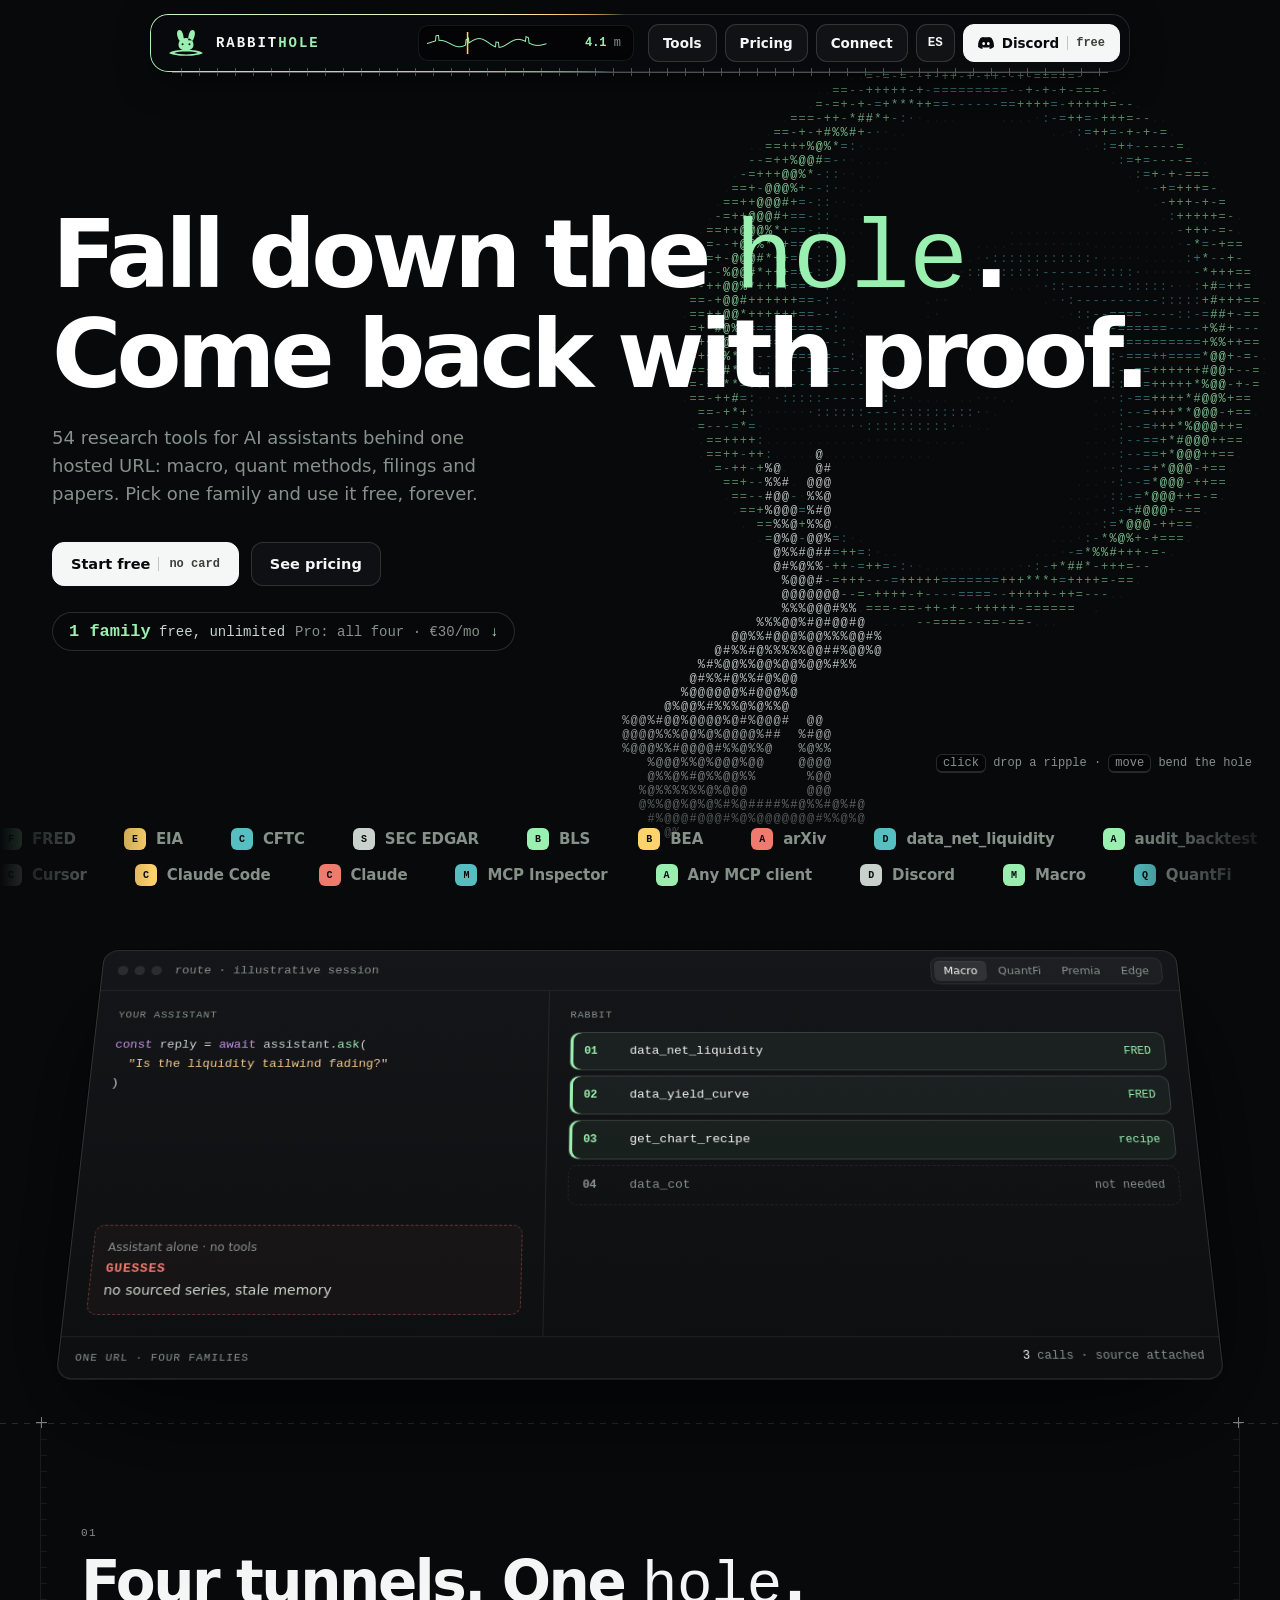
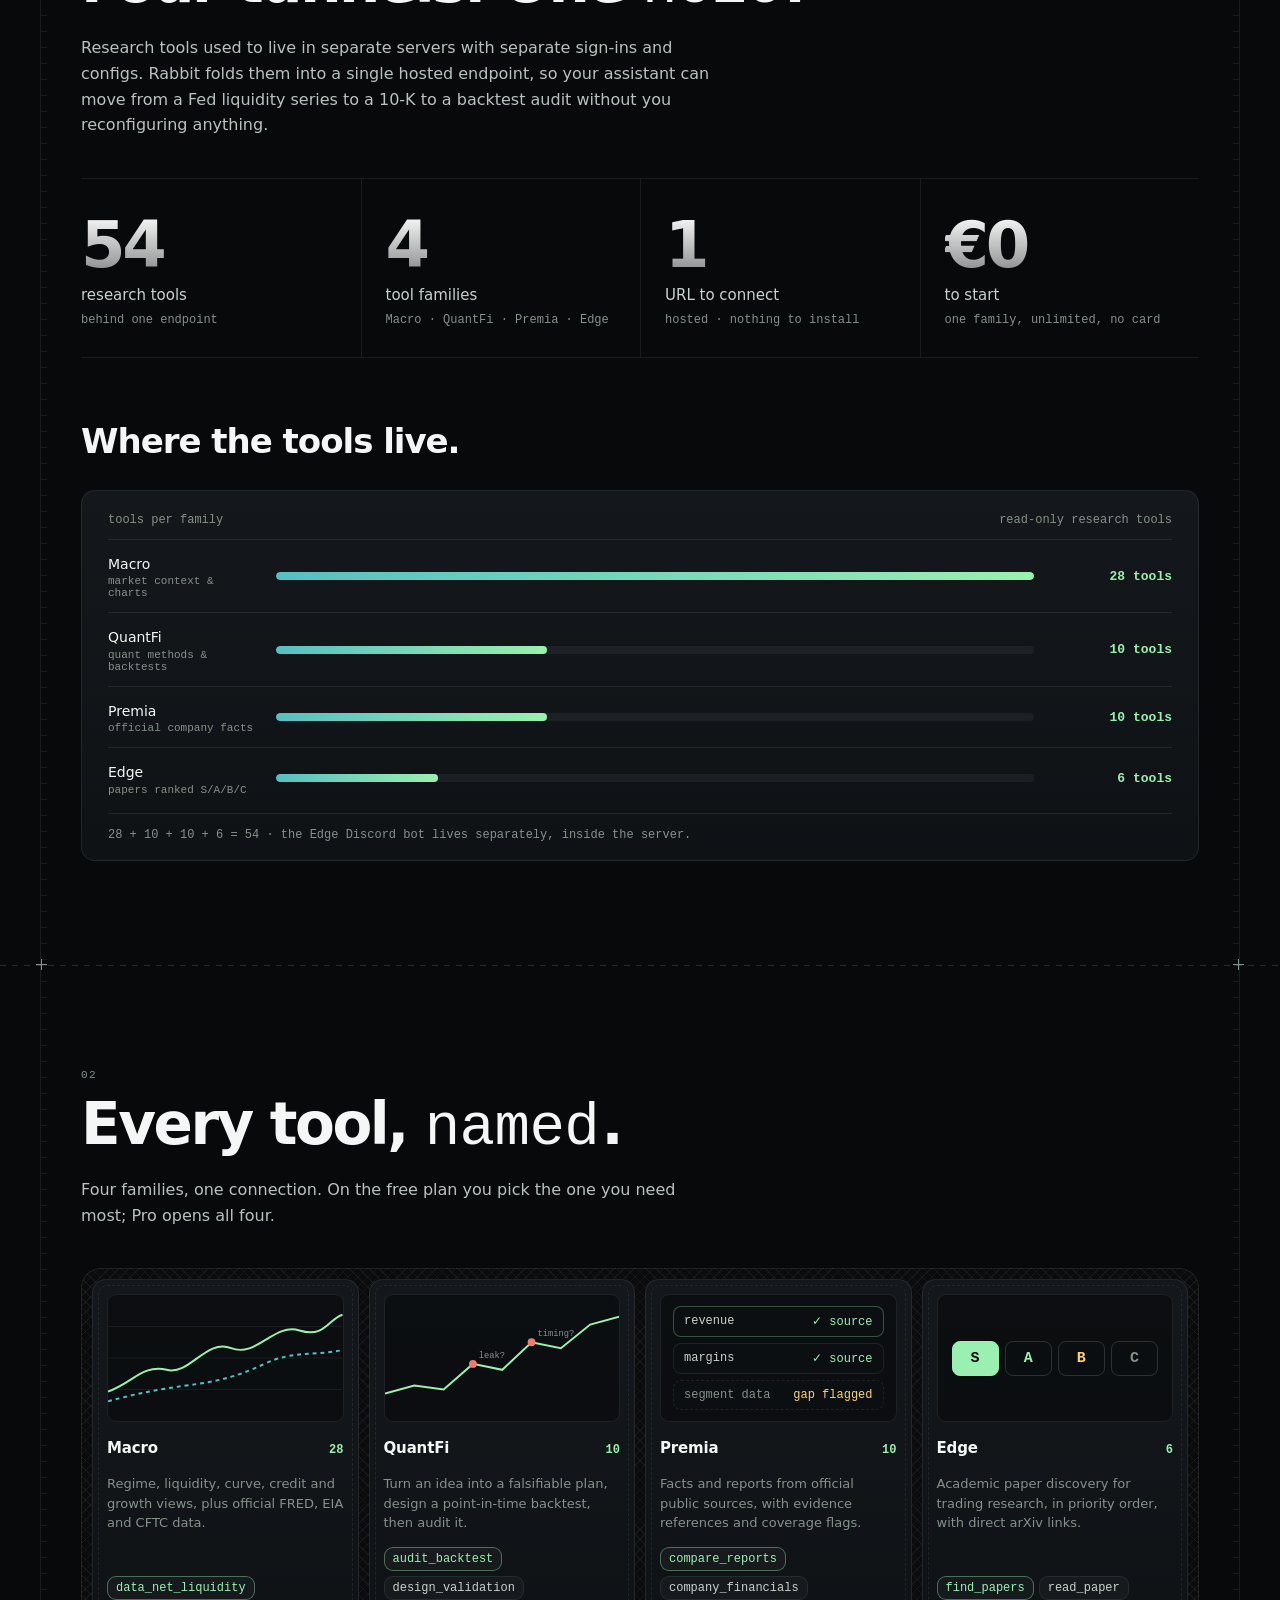
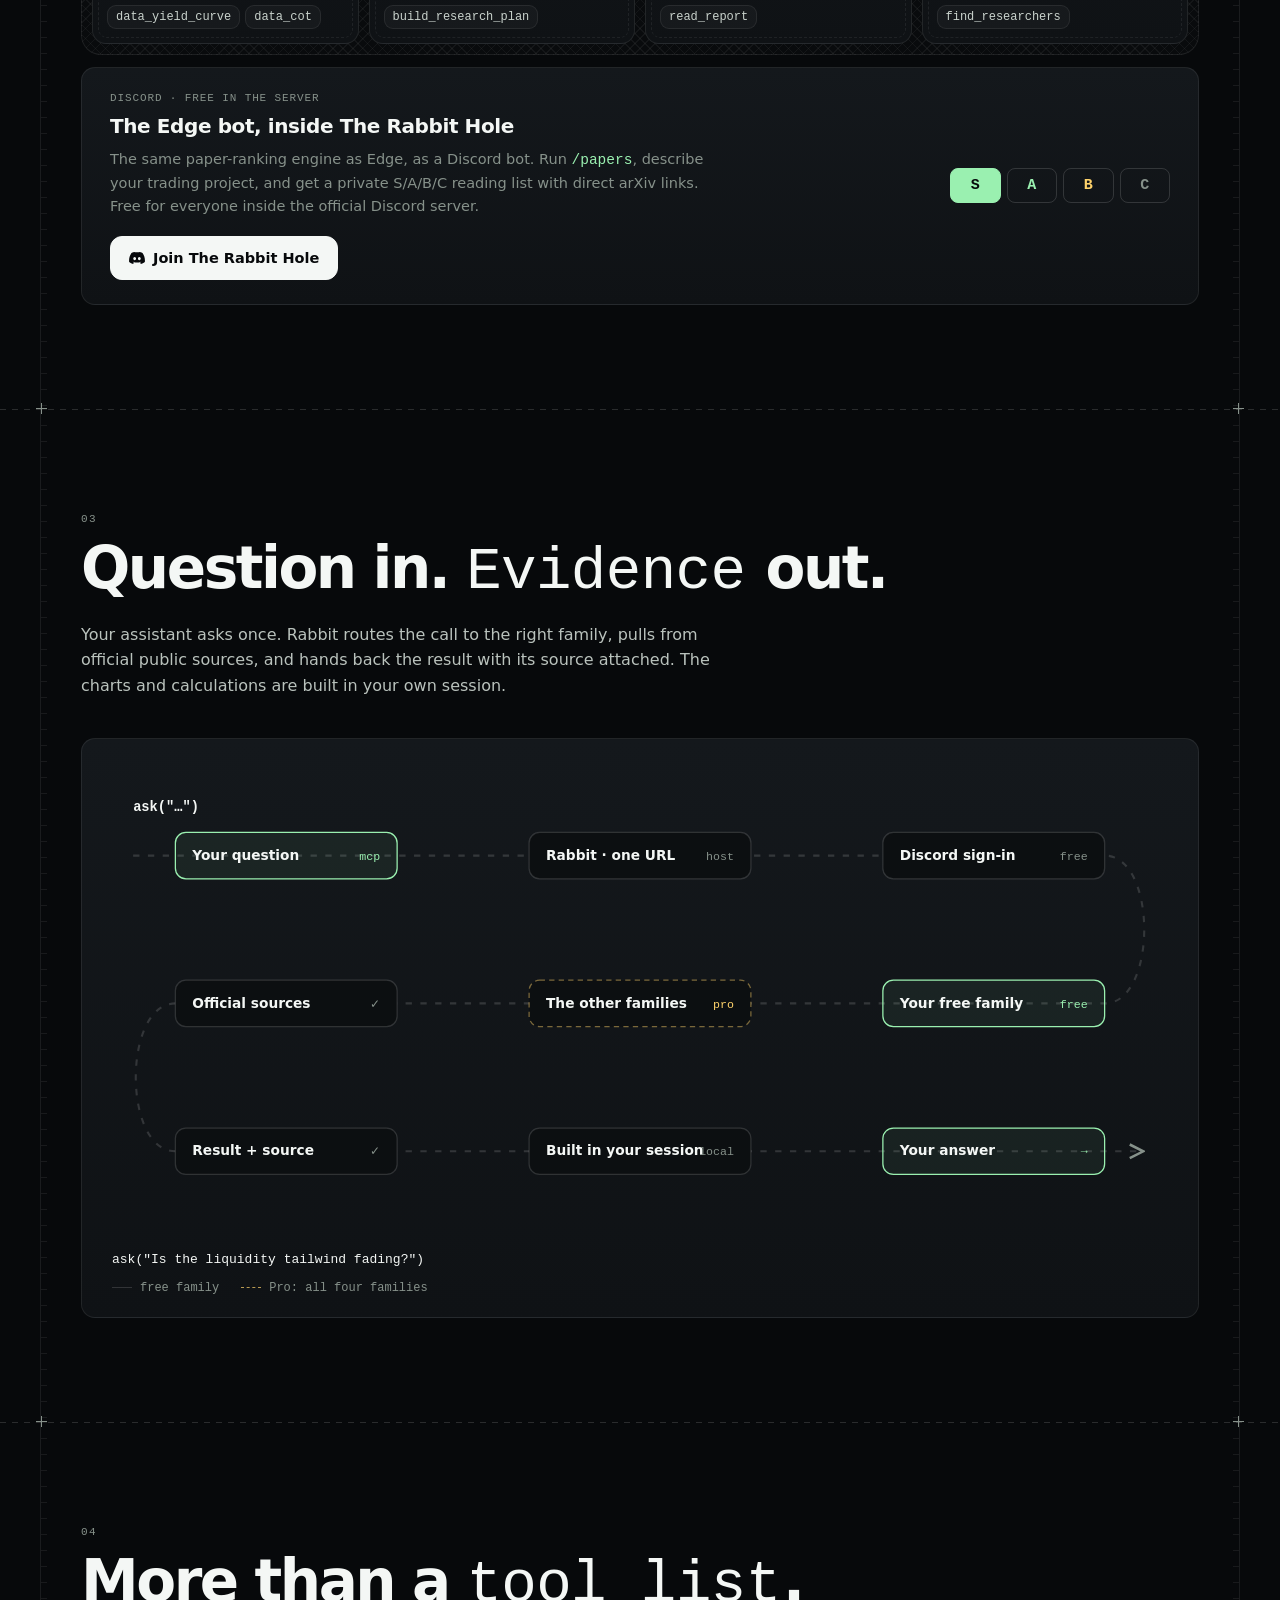
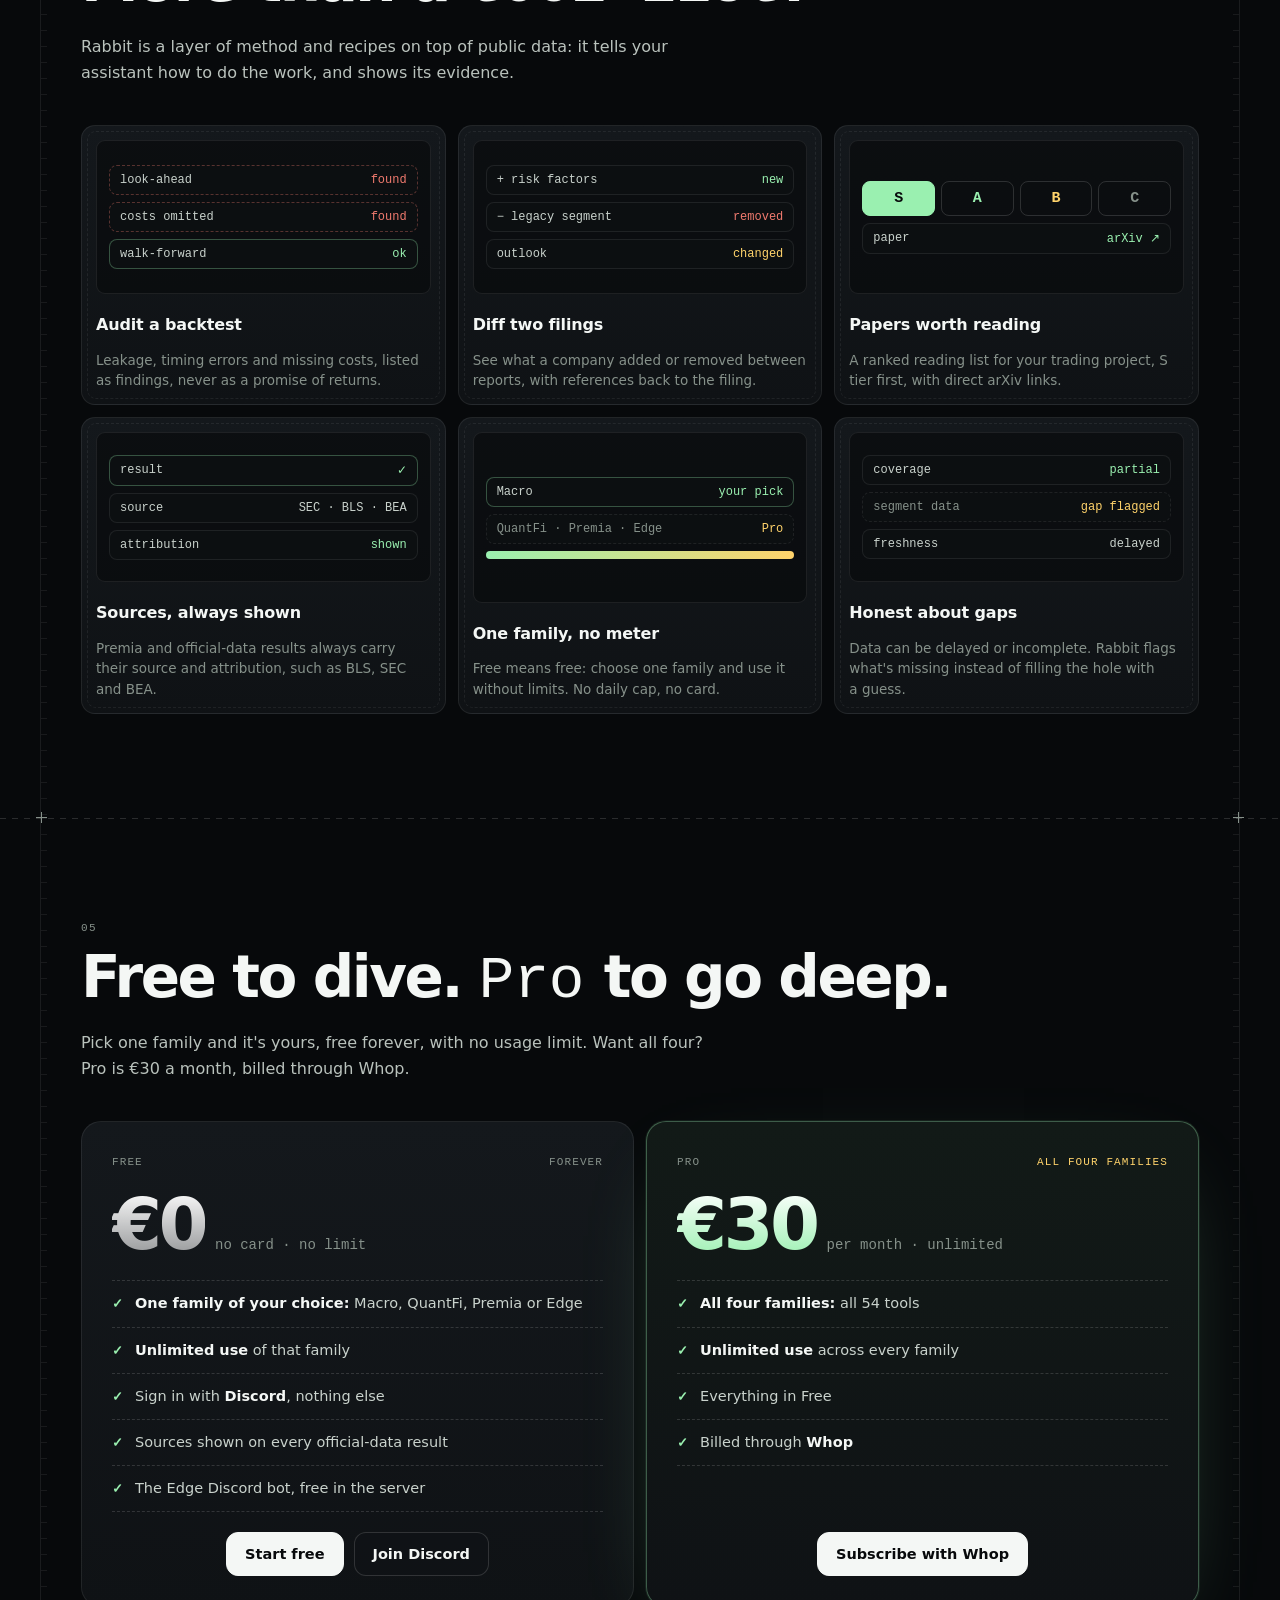
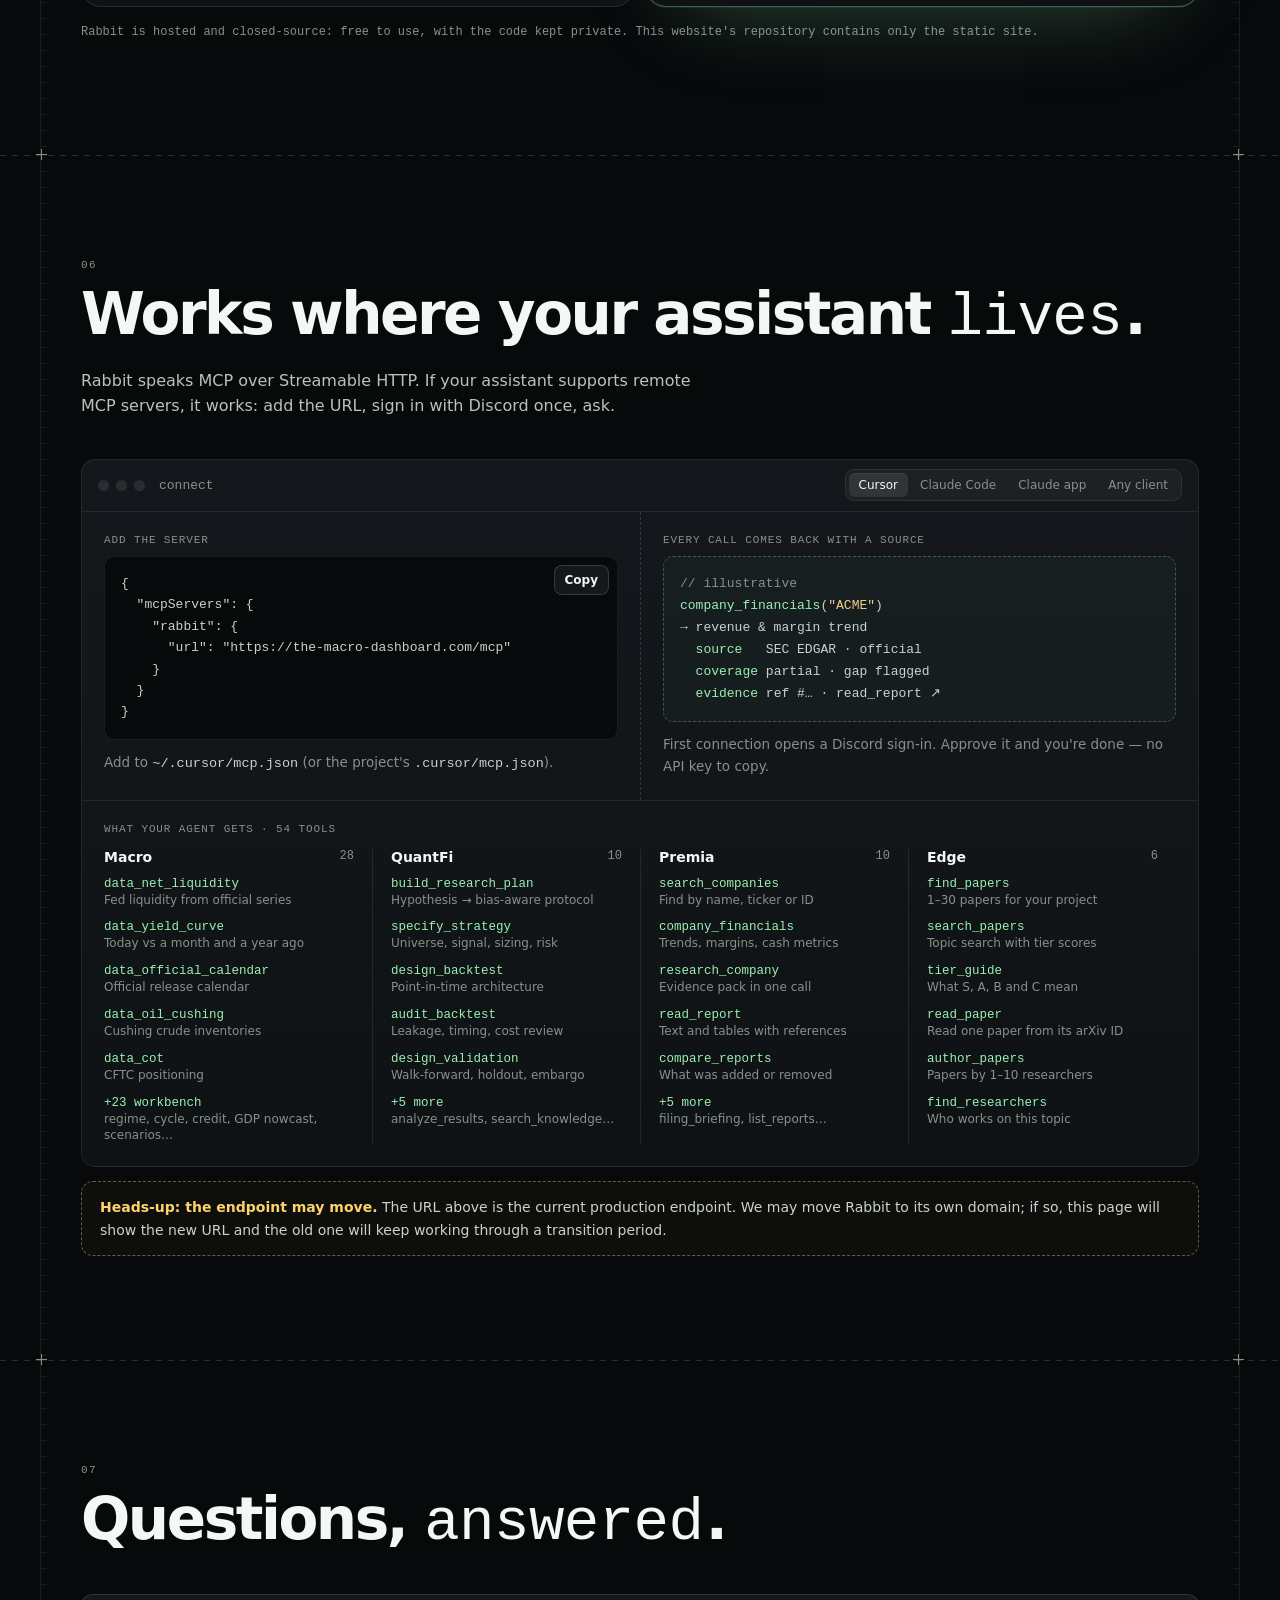
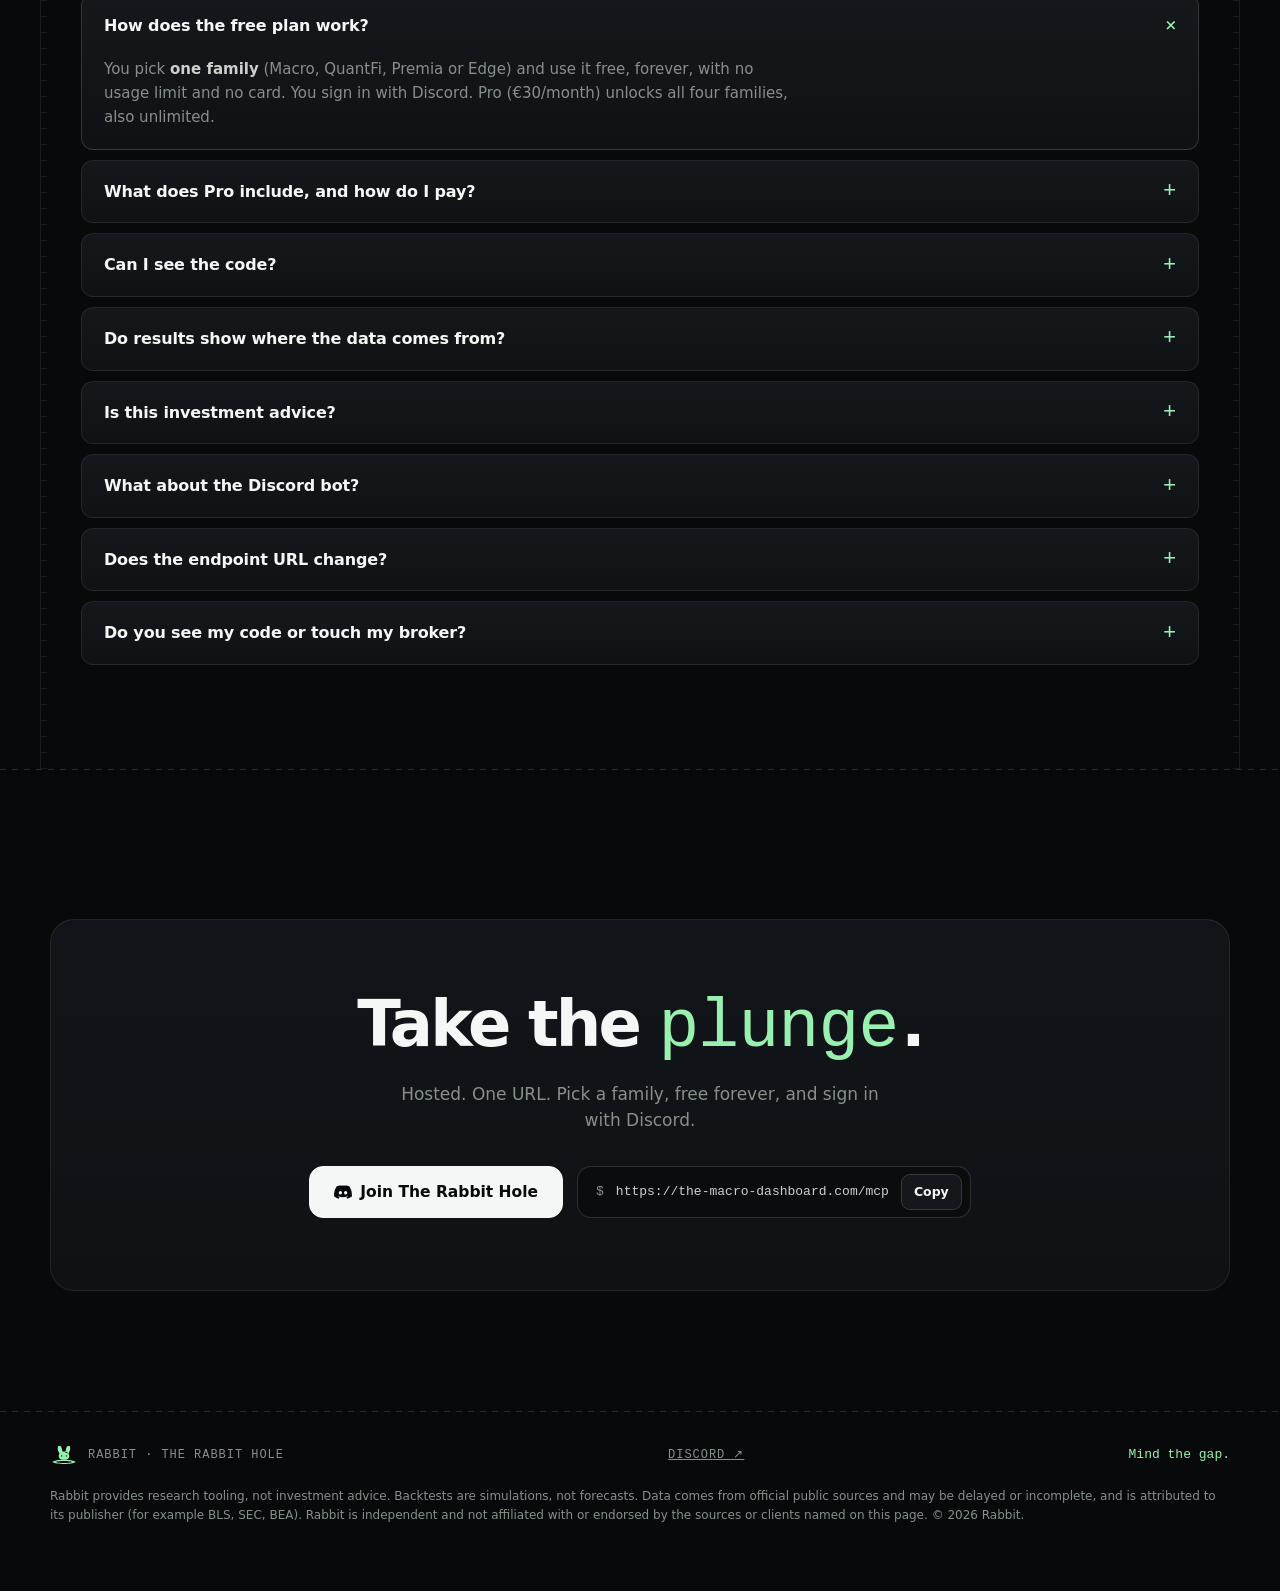
==== commit 4e8d5e9e: "Enable Whop checkout link on Pro button; remove coming-soon copy" ====
--- a/index.html
+++ b/index.html
@@ -325,7 +325,7 @@
   </div>
   <div class="faq" data-reveal>
     <details open><summary data-i18n="q1">How does the free plan work?</summary><p data-i18n="a1">You pick <strong>one family</strong> (Macro, QuantFi, Premia or Edge) and use it free, forever, with no usage limit and no card. You sign in with Discord. Pro (€{price}/month) unlocks all four families, also unlimited.</p></details>
-    <details><summary data-i18n="q2">What does Pro include, and how do I pay?</summary><p data-i18n="a2">Pro is €{price} a month for unlimited use of all four families ({total} tools). Billing runs through <strong>Whop</strong>. The Whop checkout is coming soon; until then the free plan is open to everyone.</p></details>
+    <details><summary data-i18n="q2">What does Pro include, and how do I pay?</summary><p data-i18n="a2">Pro is €{price} a month for unlimited use of all four families ({total} tools). Billing runs through <strong>Whop</strong>. Subscribe from the pricing section; the free plan stays open to everyone.</p></details>
     <details><summary data-i18n="q3">Can I see the code?</summary><p data-i18n="a3">No. Rabbit is a <strong>hosted, closed-source</strong> service: free to use, but the server code isn't published. The repository behind this website contains only the static site.</p></details>
     <details><summary data-i18n="q4">Do results show where the data comes from?</summary><p data-i18n="a4">Yes. <strong>Premia and official-data results always show their source</strong>, with attribution to the publishing agency, for example BLS, SEC or BEA. Rabbit is independent and not endorsed by those agencies.</p></details>
     <details><summary data-i18n="q5">Is this investment advice?</summary><p data-i18n="a5">No. Rabbit provides research tooling. Backtests are simulations, not forecasts, and data may be delayed or incomplete. Nothing here promises returns.</p></details>
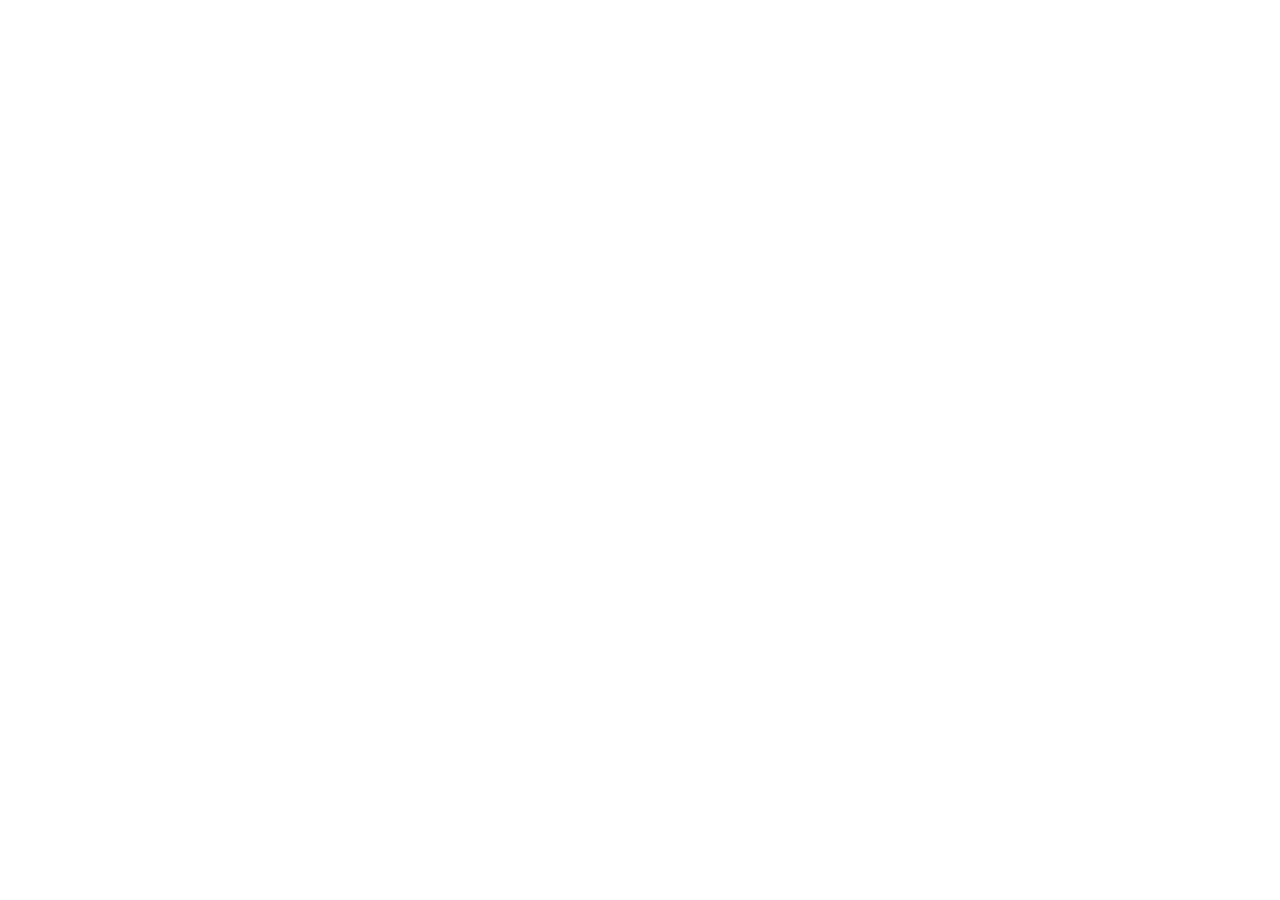
==== commit a18335b7: "Redirect to https://nqmaikel.github.io/rabbit-mcp/" ====
--- a/index.html
+++ b/index.html
@@ -1,364 +1,16 @@
-<!doctype html>
+﻿<!doctype html>
 <html lang="en">
 <head>
 <meta charset="utf-8">
 <meta name="viewport" content="width=device-width, initial-scale=1">
-<title>Rabbit — The Rabbit Hole · 54 research tools for AI assistants, one free family forever</title>
-<meta name="description" content="Rabbit (The Rabbit Hole): macro data, quant methods, public-company filings and academic papers — 54 hosted tools behind one MCP URL. Pick one family free forever, or go Pro for €30/month.">
-<meta name="theme-color" content="#07090b">
-<meta property="og:title" content="Rabbit — The Rabbit Hole">
-<meta property="og:description" content="54 research tools for AI assistants behind one MCP URL. One family free forever. Hosted — nothing to install.">
-<meta property="og:type" content="website">
-<meta property="og:image" content="https://nqmaikel.github.io/assets/og.png">
-<meta name="twitter:card" content="summary_large_image">
-<link rel="icon" href="assets/favicon.svg" type="image/svg+xml">
-<link rel="preload" href="assets/fonts/geist-latin-wght-normal.woff2" as="font" type="font/woff2" crossorigin>
-<link rel="stylesheet" href="assets/style.css">
-<script>document.documentElement.classList.add('js')</script>
+<title>Rabbit — The Rabbit Hole has moved</title>
+<meta name="robots" content="noindex">
+<link rel="canonical" href="https://nqmaikel.github.io/rabbit-mcp/">
+<meta http-equiv="refresh" content="0; url=https://nqmaikel.github.io/rabbit-mcp/">
+<style>html{background:#07090b;color:#c9d2cc;font:16px/1.5 system-ui,sans-serif}body{min-height:100vh;display:grid;place-items:center;margin:0;text-align:center}a{color:#9af0b0}</style>
+<script>location.replace('https://nqmaikel.github.io/rabbit-mcp/' + location.search + location.hash);</script>
 </head>
 <body>
-<a class="skip-link" href="#main">Skip to content</a>
-
-<svg width="0" height="0" style="position:absolute" aria-hidden="true"><defs>
-  <symbol id="rabbit-mark" viewBox="0 0 64 44">
-    <mask id="rm"><rect width="64" height="44" fill="#fff"/><circle cx="26.5" cy="24" r="1.6" fill="#000"/><circle cx="37.5" cy="24" r="1.6" fill="#000"/></mask>
-    <g fill="currentColor"><path mask="url(#rm)" d="M21 18C16 8 17 1 21.5 1 26 1 28.5 9 28.5 17.5ZM43 18C48 8 47 1 42.5 1 38 1 35.5 9 35.5 17.5ZM32 14c8 0 12 5 12 11 0 4-3 7-7 8H27c-4-1-7-4-7-8 0-6 4-11 12-11Z"/><path d="M5 38c9-7 45-7 54 0-9 6-45 6-54 0Zm8 0c7 3 31 3 38 0-7-3-31-3-38 0Z" fill-rule="evenodd"/></g>
-  </symbol>
-  <symbol id="discord" viewBox="0 0 24 24"><path d="M20.3 4.4A19.8 19.8 0 0 0 15.4 3l-.2.5a18.300 18.300 0 0 0-6.400 0L8.600 3a19.700 19.700 0 0 0-4.900 1.400C.600 9 -.200 13.500.200 18a19.900 19.900 0 0 0 6 3l1.300-2.100a12.900 12.900 0 0 1-2-1l.5-.4a14.200 14.200 0 0 0 12 0l.5.4c-.6.400-1.300.7-2 1L17.800 21a19.800 19.800 0 0 0 6-3c.5-5.200-.8-9.700-3.500-13.600ZM8.500 15.300c-1.200 0-2.100-1.100-2.100-2.400s.9-2.400 2.100-2.400 2.100 1.100 2.100 2.400-.9 2.400-2.100 2.400Zm7 0c-1.200 0-2.100-1.100-2.100-2.400s.9-2.400 2.100-2.400 2.100 1.100 2.100 2.400-.9 2.400-2.100 2.400Z"/></symbol>
-</defs></svg>
-
-<header class="nav" id="nav">
-  <div class="nav-shell">
-    <a class="brand" href="#top" aria-label="Rabbit — home">
-      <svg class="brand-mark" viewBox="0 0 64 44" aria-hidden="true"><use href="#rabbit-mark"/></svg>
-      <span class="brand-word">RABBIT<span>HOLE</span></span>
-    </a>
-    <div class="depth" aria-label="Scroll depth"><canvas id="ekg" width="240" height="56" aria-hidden="true"></canvas><span class="depth-read"><b id="depth">0.0</b> m</span></div>
-    <nav class="nav-actions" aria-label="Primary">
-      <a class="nl" href="#tools" data-i18n="nav.tools">Tools</a>
-      <a class="nl hide-s" href="#pricing" data-i18n="nav.pricing">Pricing</a>
-      <a class="nl hide-s" href="#connect" data-i18n="nav.connect">Connect</a>
-      <button class="nl lang" id="lang" type="button" aria-label="Switch language / Cambiar idioma">ES</button>
-      <a class="gh" href="https://discord.gg/rFHFdbQ2xA" data-discord rel="noopener" aria-label="Join the Discord server">
-        <svg width="16" height="16" fill="currentColor" aria-hidden="true"><use href="#discord"/></svg><span data-i18n="nav.discord">Discord</span><span class="badge" data-i18n="nav.free">free</span>
-      </a>
-    </nav>
-  </div>
-</header>
-
-<p class="sr-only" id="status" role="status"></p>
-
-<main id="main">
-
-<!-- HERO -->
-<section class="hero" id="top">
-  <canvas id="hole" aria-label="ASCII art: a rabbit sitting at the lip of a spiralling hole"></canvas>
-  <div class="hero-copy">
-    <h1 data-i18n="hero.h1">Fall down the <em class="horror">hole</em>.<br>Come back with proof.</h1>
-    <p class="sub" data-i18n="hero.sub">{total} research tools for AI assistants behind one hosted URL: macro, quant methods, filings and papers. Pick one family and use it free, forever.</p>
-    <div class="actions">
-      <a class="btn primary" href="#connect"><span data-i18n="hero.cta1">Start free</span><span class="stars" data-i18n="hero.cta1b">no card</span></a>
-      <a class="btn" href="#pricing" data-i18n="hero.cta2">See pricing</a>
-    </div>
-    <a class="proof" href="#pricing"><span class="claim" data-i18n="hero.proof1"><b>1 family</b> free, unlimited</span><span data-i18n="hero.proof2">Pro: all four · €{price}/mo</span><span class="arrow" aria-hidden="true">↓</span></a>
-  </div>
-  <p class="hint" aria-hidden="true"><kbd data-i18n="hero.k1">click</kbd> <span data-i18n="hero.h1t">drop a ripple</span> · <kbd data-i18n="hero.k2">move</kbd> <span data-i18n="hero.h2t">bend the hole</span></p>
-</section>
-
-<section class="marquee-sec" aria-label="Sources and clients">
-  <div class="marquee">
-    <div class="track" data-marq="FRED|#9af0b0,EIA|#ffd36b,CFTC|#56bfc2,SEC EDGAR|#c9d2cc,BLS|#9af0b0,BEA|#ffd36b,arXiv|#f07a6e,data_net_liquidity|#56bfc2,audit_backtest|#9af0b0,compare_reports|#ffd36b,find_papers|#c9d2cc,data_yield_curve|#9af0b0,company_financials|#56bfc2"></div>
-    <div class="track rev" data-marq="Cursor|#c9d2cc,Claude Code|#ffd36b,Claude|#f07a6e,MCP Inspector|#56bfc2,Any MCP client|#9af0b0,Discord|#c9d2cc,Macro|#9af0b0,QuantFi|#56bfc2,Premia|#ffd36b,Edge|#f07a6e,Streamable HTTP|#c9d2cc"></div>
-  </div>
-</section>
-
-<!-- WINDOW -->
-<div class="container">
-  <div class="window-wrap" id="demo">
-    <div class="window">
-      <div class="w-bar">
-        <div class="w-dots"><i></i><i></i><i></i></div>
-        <span class="w-title" data-i18n="win.title">route · illustrative session</span>
-        <div class="seg" id="scen" role="group" aria-label="Scenarios">
-          <button type="button" aria-pressed="true" data-s="0">Macro</button>
-          <button type="button" aria-pressed="false" data-s="1">QuantFi</button>
-          <button type="button" aria-pressed="false" data-s="2">Premia</button>
-          <button type="button" aria-pressed="false" data-s="3">Edge</button>
-        </div>
-      </div>
-      <div class="w-body">
-        <div class="w-left">
-          <div class="label" data-i18n="win.you">Your assistant</div>
-          <pre class="code" id="w-code"></pre>
-          <div class="native"><span class="n-label" id="w-nl"></span><span class="n-bad" id="w-nb"></span><span class="n-why" id="w-nw"></span></div>
-        </div>
-        <div class="w-right">
-          <div class="label">Rabbit</div>
-          <ol class="ladder" id="w-ladder"></ol>
-        </div>
-      </div>
-      <div class="w-foot"><div class="label" data-i18n="win.foot">One URL · four families</div><div class="summary" id="w-sum"></div></div>
-    </div>
-  </div>
-</div>
-
-<!-- 01 -->
-<section class="sec" id="why">
-  <div class="sec-head" data-reveal>
-    <h2 data-i18n="why.h2">Four tunnels. One <em class="horror">hole</em>.</h2>
-    <p class="lede" data-i18n="why.lede">Research tools used to live in separate servers with separate sign-ins and configs. Rabbit folds them into a single hosted endpoint, so your assistant can move from a Fed liquidity series to a 10-K to a backtest audit without you reconfiguring anything.</p>
-  </div>
-  <div class="stats" data-reveal>
-    <div class="stat"><span class="v" data-count="{total}">54</span><span class="l" data-i18n="st.1">research tools</span><span class="n" data-i18n="st.1n">behind one endpoint</span></div>
-    <div class="stat"><span class="v">4</span><span class="l" data-i18n="st.2">tool families</span><span class="n" data-i18n="st.2n">Macro · QuantFi · Premia · Edge</span></div>
-    <div class="stat"><span class="v">1</span><span class="l" data-i18n="st.3">URL to connect</span><span class="n" data-i18n="st.3n">hosted · nothing to install</span></div>
-    <div class="stat"><span class="v">€0</span><span class="l" data-i18n="st.4">to start</span><span class="n" data-i18n="st.4n">one family, unlimited, no card</span></div>
-  </div>
-  <h3 class="sec-h3" data-reveal data-i18n="why.h3">Where the tools live.</h3>
-  <div class="panel bars" data-reveal style="margin-top:22px">
-    <div class="bars-head"><span data-i18n="bars.l">tools per family</span><span data-i18n="bars.r">read-only research tools</span></div>
-    <div class="bar-row"><div class="nm">Macro<small data-i18n="bars.macro">market context &amp; charts</small></div><div class="tr"><i data-w="macro"></i></div><div class="ct"><span data-n="macro">28</span> <span data-i18n="bars.t">tools</span></div></div>
-    <div class="bar-row"><div class="nm">QuantFi<small data-i18n="bars.qf">quant methods &amp; backtests</small></div><div class="tr"><i data-w="quantfi"></i></div><div class="ct"><span data-n="quantfi">10</span> <span data-i18n="bars.t">tools</span></div></div>
-    <div class="bar-row"><div class="nm">Premia<small data-i18n="bars.pr">official company facts</small></div><div class="tr"><i data-w="premia"></i></div><div class="ct"><span data-n="premia">10</span> <span data-i18n="bars.t">tools</span></div></div>
-    <div class="bar-row"><div class="nm">Edge<small data-i18n="bars.ed">papers ranked S/A/B/C</small></div><div class="tr"><i data-w="edge"></i></div><div class="ct"><span data-n="edge">6</span> <span data-i18n="bars.t">tools</span></div></div>
-    <div class="bar-foot" data-i18n="bars.foot">28 + 10 + 10 + 6 = {total} · the Edge Discord bot lives separately, inside the server.</div>
-  </div>
-</section>
-
-<!-- 02 -->
-<section class="sec" id="tools">
-  <div class="sec-head" data-reveal>
-    <h2 data-i18n="tools.h2">Every tool, <em class="horror">named</em>.</h2>
-    <p class="lede" data-i18n="tools.lede">Four families, one connection. On the free plan you pick the one you need most; Pro opens all four.</p>
-  </div>
-  <div class="bento" data-reveal>
-    <article class="panel patch">
-      <div class="viz"><svg viewBox="0 0 240 128" preserveAspectRatio="none" aria-hidden="true"><g stroke="#ffffff10"><path d="M0 32H240M0 64H240M0 96H240"/></g><path d="M0 98C24 90 36 70 60 76S100 44 126 54 170 28 196 36 226 24 240 20" fill="none" stroke="#9af0b0" stroke-width="2"/><path d="M0 108C30 100 50 96 80 92S130 84 160 70 210 62 240 56" fill="none" stroke="#56bfc2" stroke-width="2" stroke-dasharray="4 4"/></svg></div>
-      <div class="fam"><h3>Macro</h3><b>28</b></div>
-      <p data-i18n="b.macro">Regime, liquidity, curve, credit and growth views, plus official FRED, EIA and CFTC data.</p>
-      <div class="chips"><span class="chip hl">data_net_liquidity</span><span class="chip">data_yield_curve</span><span class="chip">data_cot</span></div>
-    </article>
-    <article class="panel patch">
-      <div class="viz"><svg viewBox="0 0 240 128" preserveAspectRatio="none" aria-hidden="true"><path d="M0 100L30 92 60 96 90 70 120 76 150 48 180 54 210 30 240 22" fill="none" stroke="#9af0b0" stroke-width="2"/><g fill="#f07a6e"><circle cx="90" cy="70" r="4"/><circle cx="150" cy="48" r="4"/></g><g font-family="monospace" font-size="9" fill="#86918a"><text x="96" y="64">leak?</text><text x="156" y="42">timing?</text></g></svg></div>
-      <div class="fam"><h3>QuantFi</h3><b>10</b></div>
-      <p data-i18n="b.qf">Turn an idea into a falsifiable plan, design a point-in-time backtest, then audit it.</p>
-      <div class="chips"><span class="chip hl">audit_backtest</span><span class="chip">design_validation</span><span class="chip">build_research_plan</span></div>
-    </article>
-    <article class="panel patch">
-      <div class="viz" style="padding:12px;display:flex;flex-direction:column;gap:6px;justify-content:center"><div class="mini ok"><span>revenue</span><span class="g">✓ source</span></div><div class="mini"><span>margins</span><span class="g">✓ source</span></div><div class="mini miss"><span>segment data</span><span class="y">gap flagged</span></div></div>
-      <div class="fam"><h3>Premia</h3><b>10</b></div>
-      <p data-i18n="b.pr">Facts and reports from official public sources, with evidence references and coverage flags.</p>
-      <div class="chips"><span class="chip hl">compare_reports</span><span class="chip">company_financials</span><span class="chip">read_report</span></div>
-    </article>
-    <article class="panel patch">
-      <div class="viz" style="padding:14px;display:flex;align-items:center"><div class="tier" style="width:100%"><b class="s">S</b><b class="a">A</b><b class="b">B</b><b class="c">C</b></div></div>
-      <div class="fam"><h3>Edge</h3><b>6</b></div>
-      <p data-i18n="b.ed">Academic paper discovery for trading research, in priority order, with direct arXiv links.</p>
-      <div class="chips"><span class="chip hl">find_papers</span><span class="chip">read_paper</span><span class="chip">find_researchers</span></div>
-    </article>
-  </div>
-  <article class="panel bot" data-reveal>
-    <div>
-      <div class="label" data-i18n="bot.l">Discord · free in the server</div>
-      <h3 data-i18n="bot.h">The Edge bot, inside The Rabbit Hole</h3>
-      <p data-i18n="bot.p">The same paper-ranking engine as Edge, as a Discord bot. Run <code>/papers</code>, describe your trading project, and get a private S/A/B/C reading list with direct arXiv links. Free for everyone inside the official Discord server.</p>
-      <div class="actions" style="margin-top:18px"><a class="btn primary" href="https://discord.gg/rFHFdbQ2xA" data-discord rel="noopener"><svg width="16" height="16" fill="currentColor" aria-hidden="true"><use href="#discord"/></svg><span data-i18n="bot.cta">Join The Rabbit Hole</span></a></div>
-    </div>
-    <div class="tier" aria-label="S, A, B and C tiers"><b class="s">S</b><b class="a">A</b><b class="b">B</b><b class="c">C</b></div>
-  </article>
-</section>
-
-<!-- 03 -->
-<section class="sec" id="flow">
-  <div class="sec-head" data-reveal>
-    <h2 data-i18n="flow.h2">Question in. <em class="horror">Evidence</em> out.</h2>
-    <p class="lede" data-i18n="flow.lede">Your assistant asks once. Rabbit routes the call to the right family, pulls from official public sources, and hands back the result with its source attached. The charts and calculations are built in your own session.</p>
-  </div>
-  <div class="panel flow" data-reveal>
-    <svg viewBox="0 0 1000 440" role="img" aria-label="Flow from your question through Rabbit to sourced evidence">
-      <defs><marker id="arr" viewBox="0 0 10 10" refX="8" refY="5" markerWidth="8" markerHeight="8" orient="auto"><path d="M1 1L9 5 1 9" fill="none" stroke="#86918a" stroke-width="1.5"/></marker></defs>
-      <path class="path" marker-end="url(#arr)" d="M20 82H940C990 82 990 222 940 222H60C10 222 10 362 60 362H975"/>
-      <text x="20" y="40" font-family="Geist Mono,monospace" font-size="13" font-weight="600" fill="#f4f7f5">ask("…")</text>
-      <g class="fnode hot"><rect x="60" y="60" width="210" height="44" rx="10"/><text x="76" y="86" data-i18n="fl.1">Your question</text><text class="tg" x="254" y="86" text-anchor="end">mcp</text></g>
-      <g class="fnode"><rect x="395" y="60" width="210" height="44" rx="10"/><text x="411" y="86" data-i18n="fl.2">Rabbit · one URL</text><text class="tg" x="589" y="86" text-anchor="end">host</text></g>
-      <g class="fnode"><rect x="730" y="60" width="210" height="44" rx="10"/><text x="746" y="86" data-i18n="fl.3">Discord sign-in</text><text class="tg" x="924" y="86" text-anchor="end">free</text></g>
-      <g class="fnode hot"><rect x="730" y="200" width="210" height="44" rx="10"/><text x="746" y="226" data-i18n="fl.4">Your free family</text><text class="tg" x="924" y="226" text-anchor="end">free</text></g>
-      <g class="fnode dash"><rect x="395" y="200" width="210" height="44" rx="10"/><text x="411" y="226" data-i18n="fl.5">The other families</text><text class="tg" x="589" y="226" text-anchor="end">pro</text></g>
-      <g class="fnode"><rect x="60" y="200" width="210" height="44" rx="10"/><text x="76" y="226" data-i18n="fl.6">Official sources</text><text class="tg" x="254" y="226" text-anchor="end">✓</text></g>
-      <g class="fnode"><rect x="60" y="340" width="210" height="44" rx="10"/><text x="76" y="366" data-i18n="fl.7">Result + source</text><text class="tg" x="254" y="366" text-anchor="end">✓</text></g>
-      <g class="fnode"><rect x="395" y="340" width="210" height="44" rx="10"/><text x="411" y="366" data-i18n="fl.8">Built in your session</text><text class="tg" x="589" y="366" text-anchor="end">local</text></g>
-      <g class="fnode hot"><rect x="730" y="340" width="210" height="44" rx="10"/><text x="746" y="366" data-i18n="fl.9">Your answer</text><text class="tg" x="924" y="366" text-anchor="end">→</text></g>
-    </svg>
-    <div class="flow-code">ask("Is the liquidity tailwind fading?")</div>
-    <div class="flow-leg"><span data-i18n="leg.free">free family</span><span class="lg-cap" data-i18n="leg.pro">Pro: all four families</span></div>
-  </div>
-</section>
-
-<!-- 04 -->
-<section class="sec" id="more">
-  <div class="sec-head" data-reveal>
-    <h2 data-i18n="more.h2">More than a <em class="horror">tool list</em>.</h2>
-    <p class="lede" data-i18n="more.lede">Rabbit is a layer of method and recipes on top of public data: it tells your assistant how to do the work, and shows its evidence.</p>
-  </div>
-  <div class="cards" data-reveal>
-    <article class="panel patch card"><div class="viz"><div class="mini bad"><span>look-ahead</span><span class="r">found</span></div><div class="mini bad"><span>costs omitted</span><span class="r">found</span></div><div class="mini ok"><span>walk-forward</span><span class="g">ok</span></div></div><h3 data-i18n="m1.h">Audit a backtest</h3><p data-i18n="m1.p">Leakage, timing errors and missing costs, listed as findings, never as a promise of returns.</p></article>
-    <article class="panel patch card"><div class="viz"><div class="mini"><span>+ risk factors</span><span class="g">new</span></div><div class="mini"><span>− legacy segment</span><span class="r">removed</span></div><div class="mini"><span>outlook</span><span class="y">changed</span></div></div><h3 data-i18n="m2.h">Diff two filings</h3><p data-i18n="m2.p">See what a company added or removed between reports, with references back to the filing.</p></article>
-    <article class="panel patch card"><div class="viz"><div class="tier"><b class="s">S</b><b class="a">A</b><b class="b">B</b><b class="c">C</b></div><div class="mini"><span>paper</span><span class="g">arXiv ↗</span></div></div><h3 data-i18n="m3.h">Papers worth reading</h3><p data-i18n="m3.p">A ranked reading list for your trading project, S tier first, with direct arXiv links.</p></article>
-    <article class="panel patch card"><div class="viz"><div class="mini ok"><span>result</span><span class="g">✓</span></div><div class="mini"><span>source</span><span>SEC · BLS · BEA</span></div><div class="mini"><span>attribution</span><span class="g">shown</span></div></div><h3 data-i18n="m4.h">Sources, always shown</h3><p data-i18n="m4.p">Premia and official-data results always carry their source and attribution, such as BLS, SEC and BEA.</p></article>
-    <article class="panel patch card"><div class="viz"><div class="mini ok"><span>Macro</span><span class="g">your pick</span></div><div class="mini miss"><span>QuantFi · Premia · Edge</span><span class="y">Pro</span></div><div class="meter"><i style="width:100%"></i></div></div><h3 data-i18n="m5.h">One family, no meter</h3><p data-i18n="m5.p">Free means free: choose one family and use it without limits. No daily cap, no card.</p></article>
-    <article class="panel patch card"><div class="viz"><div class="mini"><span>coverage</span><span class="g">partial</span></div><div class="mini miss"><span>segment data</span><span class="y">gap flagged</span></div><div class="mini"><span>freshness</span><span>delayed</span></div></div><h3 data-i18n="m6.h">Honest about gaps</h3><p data-i18n="m6.p">Data can be delayed or incomplete. Rabbit flags what's missing instead of filling the hole with a guess.</p></article>
-  </div>
-</section>
-
-<!-- 05 -->
-<section class="sec" id="pricing">
-  <div class="sec-head" data-reveal>
-    <h2 data-i18n="pr.h2">Free to dive. <em class="horror">Pro</em> to go deep.</h2>
-    <p class="lede" data-i18n="pr.lede">Pick one family and it's yours, free forever, with no usage limit. Want all four? Pro is €{price} a month, billed through Whop.</p>
-  </div>
-  <div class="plans" data-reveal>
-    <article class="panel plan">
-      <div class="tag"><span data-i18n="pr.f.tag">Free</span><span data-i18n="pr.f.tag2">forever</span></div>
-      <p class="price"><b>€0</b><span data-i18n="pr.f.per">no card · no limit</span></p>
-      <ul>
-        <li data-i18n="pr.f.1"><span><b>One family of your choice:</b> Macro, QuantFi, Premia or Edge</span></li>
-        <li data-i18n="pr.f.2"><span><b>Unlimited use</b> of that family</span></li>
-        <li data-i18n="pr.f.3"><span>Sign in with <b>Discord</b>, nothing else</span></li>
-        <li data-i18n="pr.f.4"><span>Sources shown on every official-data result</span></li>
-        <li data-i18n="pr.f.5"><span>The Edge Discord bot, free in the server</span></li>
-      </ul>
-      <div class="cta-row">
-        <a class="btn primary" href="#connect" data-i18n="pr.f.b1">Start free</a>
-        <a class="btn" href="https://discord.gg/rFHFdbQ2xA" data-discord rel="noopener" data-i18n="pr.f.b2">Join Discord</a>
-      </div>
-    </article>
-    <article class="panel plan pro">
-      <div class="tag"><span>Pro</span><span data-i18n="pr.p.tag2">all four families</span></div>
-      <p class="price"><b data-price-eur>€30</b><span data-i18n="pr.p.per">per month · unlimited</span></p>
-      <ul>
-        <li data-i18n="pr.p.1"><span><b>All four families:</b> all {total} tools</span></li>
-        <li data-i18n="pr.p.2"><span><b>Unlimited use</b> across every family</span></li>
-        <li data-i18n="pr.p.3"><span>Everything in Free</span></li>
-        <li data-i18n="pr.p.4"><span>Billed through <b>Whop</b></span></li>
-      </ul>
-      <div class="cta-row">
-        <a class="btn primary" href="#" id="whop" aria-disabled="true"><span data-i18n="pr.p.b1">Subscribe with Whop</span> <small data-i18n="soon">coming soon</small></a>
-      </div>
-    </article>
-  </div>
-  <p class="plan-note" data-i18n="pr.note">Rabbit is hosted and closed-source: free to use, with the code kept private. This website's repository contains only the static site.</p>
-</section>
-
-<!-- 06 -->
-<section class="sec" id="connect">
-  <div class="sec-head" data-reveal>
-    <h2 data-i18n="con.h2">Works where your assistant <em class="horror">lives</em>.</h2>
-    <p class="lede" data-i18n="con.lede">Rabbit speaks MCP over Streamable HTTP. If your assistant supports remote MCP servers, it works: add the URL, sign in with Discord once, ask.</p>
-  </div>
-  <div class="panel tabs-window" data-reveal>
-    <div class="w-bar"><div class="w-dots"><i></i><i></i><i></i></div><span class="w-title" data-i18n="con.title">connect</span>
-      <div class="seg" id="ctabs" role="tablist" aria-label="Client">
-        <button type="button" role="tab" aria-selected="true" data-c="cursor">Cursor</button>
-        <button type="button" role="tab" aria-selected="false" data-c="cc">Claude Code</button>
-        <button type="button" role="tab" aria-selected="false" data-c="cd">Claude app</button>
-        <button type="button" role="tab" aria-selected="false" data-c="gen" data-i18n="con.any">Any client</button>
-      </div>
-    </div>
-    <div class="conn">
-      <div>
-        <div class="label" data-i18n="con.plugin">Add the server</div>
-        <div class="codeblk"><button class="copy" type="button" id="ccopy" data-i18n="copy">Copy</button><pre id="cpre"></pre></div>
-        <p class="hintp" id="chint"></p>
-      </div>
-      <div>
-        <div class="label" data-i18n="con.rec">Every call comes back with a source</div>
-        <div class="receipt"><pre class="code"><span class="c">// illustrative</span>
-<span class="f">company_financials</span>(<span class="s">"ACME"</span>)
-→ revenue &amp; margin trend
-  <span class="f">source</span>   SEC EDGAR · official
-  <span class="f">coverage</span> partial · gap flagged
-  <span class="f">evidence</span> ref #… · read_report ↗</pre></div>
-        <p class="hintp" data-i18n="con.sign">First connection opens a Discord sign-in. Approve it and you're done — no API key to copy.</p>
-      </div>
-    </div>
-    <div class="gets">
-      <div class="label" data-i18n="gets.l">What your agent gets · {total} tools</div>
-      <div class="gets-grid">
-        <div class="gets-col"><h4>Macro <span>28</span></h4><dl>
-          <div><dt>data_net_liquidity</dt><dd data-i18n="g.m1">Fed liquidity from official series</dd></div>
-          <div><dt>data_yield_curve</dt><dd data-i18n="g.m2">Today vs a month and a year ago</dd></div>
-          <div><dt>data_official_calendar</dt><dd data-i18n="g.m3">Official release calendar</dd></div>
-          <div><dt>data_oil_cushing</dt><dd data-i18n="g.m4">Cushing crude inventories</dd></div>
-          <div><dt>data_cot</dt><dd data-i18n="g.m5">CFTC positioning</dd></div>
-          <div><dt>+23 workbench</dt><dd data-i18n="g.m6">regime, cycle, credit, GDP nowcast, scenarios…</dd></div></dl></div>
-        <div class="gets-col"><h4>QuantFi <span>10</span></h4><dl>
-          <div><dt>build_research_plan</dt><dd data-i18n="g.q1">Hypothesis → bias-aware protocol</dd></div>
-          <div><dt>specify_strategy</dt><dd data-i18n="g.q2">Universe, signal, sizing, risk</dd></div>
-          <div><dt>design_backtest</dt><dd data-i18n="g.q3">Point-in-time architecture</dd></div>
-          <div><dt>audit_backtest</dt><dd data-i18n="g.q4">Leakage, timing, cost review</dd></div>
-          <div><dt>design_validation</dt><dd data-i18n="g.q5">Walk-forward, holdout, embargo</dd></div>
-          <div><dt>+5 more</dt><dd data-i18n="g.q6">analyze_results, search_knowledge…</dd></div></dl></div>
-        <div class="gets-col"><h4>Premia <span>10</span></h4><dl>
-          <div><dt>search_companies</dt><dd data-i18n="g.p1">Find by name, ticker or ID</dd></div>
-          <div><dt>company_financials</dt><dd data-i18n="g.p2">Trends, margins, cash metrics</dd></div>
-          <div><dt>research_company</dt><dd data-i18n="g.p3">Evidence pack in one call</dd></div>
-          <div><dt>read_report</dt><dd data-i18n="g.p4">Text and tables with references</dd></div>
-          <div><dt>compare_reports</dt><dd data-i18n="g.p5">What was added or removed</dd></div>
-          <div><dt>+5 more</dt><dd data-i18n="g.p6">filing_briefing, list_reports…</dd></div></dl></div>
-        <div class="gets-col"><h4>Edge <span>6</span></h4><dl>
-          <div><dt>find_papers</dt><dd data-i18n="g.e1">1–30 papers for your project</dd></div>
-          <div><dt>search_papers</dt><dd data-i18n="g.e2">Topic search with tier scores</dd></div>
-          <div><dt>tier_guide</dt><dd data-i18n="g.e3">What S, A, B and C mean</dd></div>
-          <div><dt>read_paper</dt><dd data-i18n="g.e4">Read one paper from its arXiv ID</dd></div>
-          <div><dt>author_papers</dt><dd data-i18n="g.e5">Papers by 1–10 researchers</dd></div>
-          <div><dt>find_researchers</dt><dd data-i18n="g.e6">Who works on this topic</dd></div></dl></div>
-      </div>
-    </div>
-  </div>
-  <div class="notice" data-reveal><b data-i18n="con.noteh">Heads-up: the endpoint may move.</b> <span data-i18n="con.note">The URL above is the current production endpoint. We may move Rabbit to its own domain; if so, this page will show the new URL and the old one will keep working through a transition period.</span></div>
-</section>
-
-<!-- 07 -->
-<section class="sec" id="faq">
-  <div class="sec-head" data-reveal>
-    <h2 data-i18n="faq.h2">Questions, <em class="horror">answered</em>.</h2>
-  </div>
-  <div class="faq" data-reveal>
-    <details open><summary data-i18n="q1">How does the free plan work?</summary><p data-i18n="a1">You pick <strong>one family</strong> (Macro, QuantFi, Premia or Edge) and use it free, forever, with no usage limit and no card. You sign in with Discord. Pro (€{price}/month) unlocks all four families, also unlimited.</p></details>
-    <details><summary data-i18n="q2">What does Pro include, and how do I pay?</summary><p data-i18n="a2">Pro is €{price} a month for unlimited use of all four families ({total} tools). Billing runs through <strong>Whop</strong>. Subscribe from the pricing section; the free plan stays open to everyone.</p></details>
-    <details><summary data-i18n="q3">Can I see the code?</summary><p data-i18n="a3">No. Rabbit is a <strong>hosted, closed-source</strong> service: free to use, but the server code isn't published. The repository behind this website contains only the static site.</p></details>
-    <details><summary data-i18n="q4">Do results show where the data comes from?</summary><p data-i18n="a4">Yes. <strong>Premia and official-data results always show their source</strong>, with attribution to the publishing agency, for example BLS, SEC or BEA. Rabbit is independent and not endorsed by those agencies.</p></details>
-    <details><summary data-i18n="q5">Is this investment advice?</summary><p data-i18n="a5">No. Rabbit provides research tooling. Backtests are simulations, not forecasts, and data may be delayed or incomplete. Nothing here promises returns.</p></details>
-    <details><summary data-i18n="q6">What about the Discord bot?</summary><p data-i18n="a6">The Edge paper-ranking bot is free for everyone inside the official Discord server, <strong>The Rabbit Hole</strong>. <a href="https://discord.gg/rFHFdbQ2xA" data-discord rel="noopener">Join with the invite link</a> and run <code>/papers</code>.</p></details>
-    <details><summary data-i18n="q7">Does the endpoint URL change?</summary><p data-i18n="a7">It may. The current endpoint is shown in the connect section. If Rabbit moves to its own domain, this page will show the new URL and the old one will keep working during a transition period.</p></details>
-    <details><summary data-i18n="q8">Do you see my code or touch my broker?</summary><p data-i18n="a8">No. Calculations and charts are assembled in your own assistant. Rabbit's tools are read-only research tools; they don't run your code or connect to your brokerage.</p></details>
-  </div>
-</section>
-
-<!-- CTA -->
-<section class="cta">
-  <div class="cta-card panel" data-reveal>
-    <h2 data-i18n="cta.h2">Take the <em class="horror">plunge</em>.</h2>
-    <p data-i18n="cta.p">Hosted. One URL. Pick a family, free forever, and sign in with Discord.</p>
-    <div class="cta-row">
-      <a class="btn primary big" href="https://discord.gg/rFHFdbQ2xA" data-discord rel="noopener"><svg width="18" height="18" fill="currentColor" aria-hidden="true"><use href="#discord"/></svg><span data-i18n="cta.b">Join The Rabbit Hole</span></a>
-      <div class="cmd"><span class="p">$</span><code data-endpoint>https://the-macro-dashboard.com/mcp</code><button type="button" id="ecopy" data-i18n="copy">Copy</button></div>
-    </div>
-  </div>
-</section>
-
-<footer>
-  <div class="foot-in">
-    <span class="footer-brand"><svg viewBox="0 0 64 44" aria-hidden="true"><use href="#rabbit-mark"/></svg>Rabbit · The Rabbit Hole</span>
-    <a class="footer-brand" href="https://discord.gg/rFHFdbQ2xA" data-discord rel="noopener">Discord ↗</a>
-    <span class="alive" data-i18n="foot.tag">Mind the gap.</span>
-  </div>
-  <p class="legal" data-i18n="foot.legal">Rabbit provides research tooling, not investment advice. Backtests are simulations, not forecasts. Data comes from official public sources and may be delayed or incomplete, and is attributed to its publisher (for example BLS, SEC, BEA). Rabbit is independent and not affiliated with or endorsed by the sources or clients named on this page. © 2026 Rabbit.</p>
-</footer>
-</main>
-
-<script src="assets/config.js"></script>
-<script src="assets/hero.js"></script>
-<script src="assets/app.js"></script>
+<p>Rabbit — The Rabbit Hole has moved to<br><a href="https://nqmaikel.github.io/rabbit-mcp/">nqmaikel.github.io/rabbit-mcp</a></p>
 </body>
 </html>
